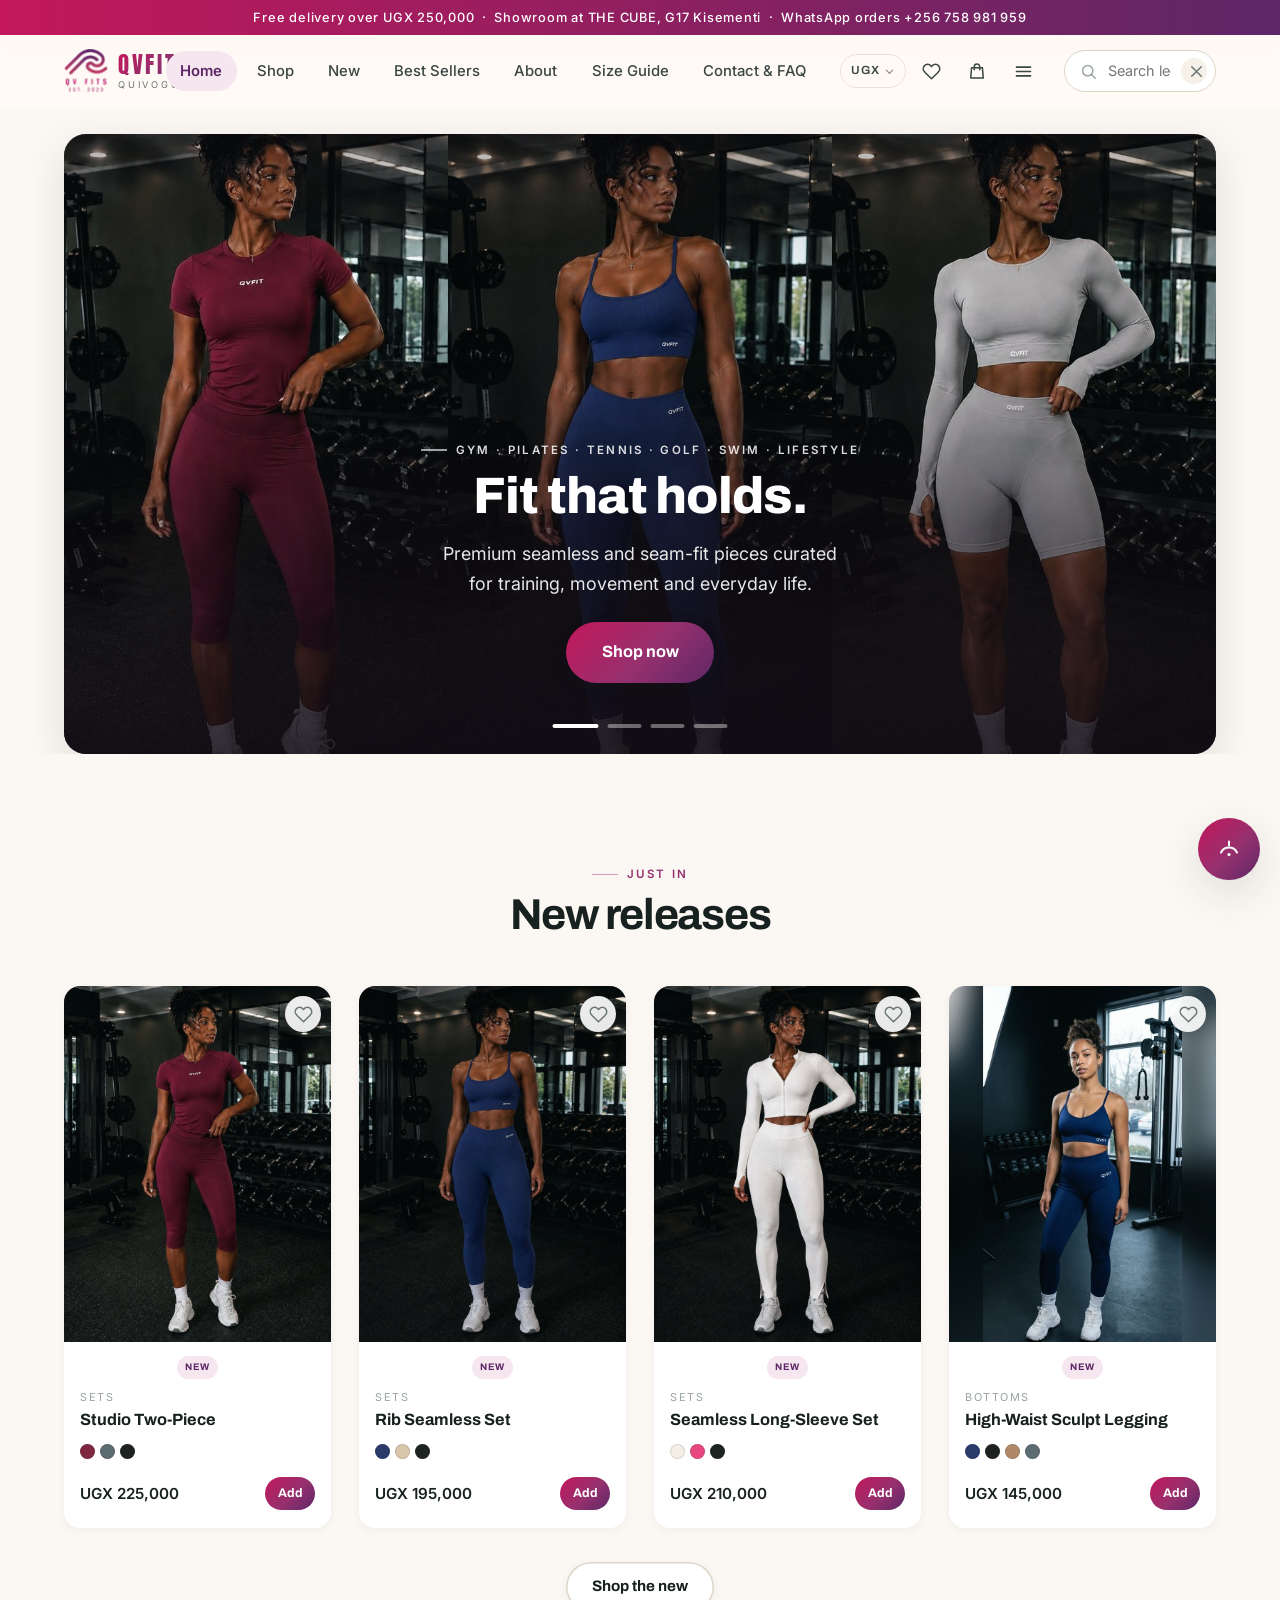
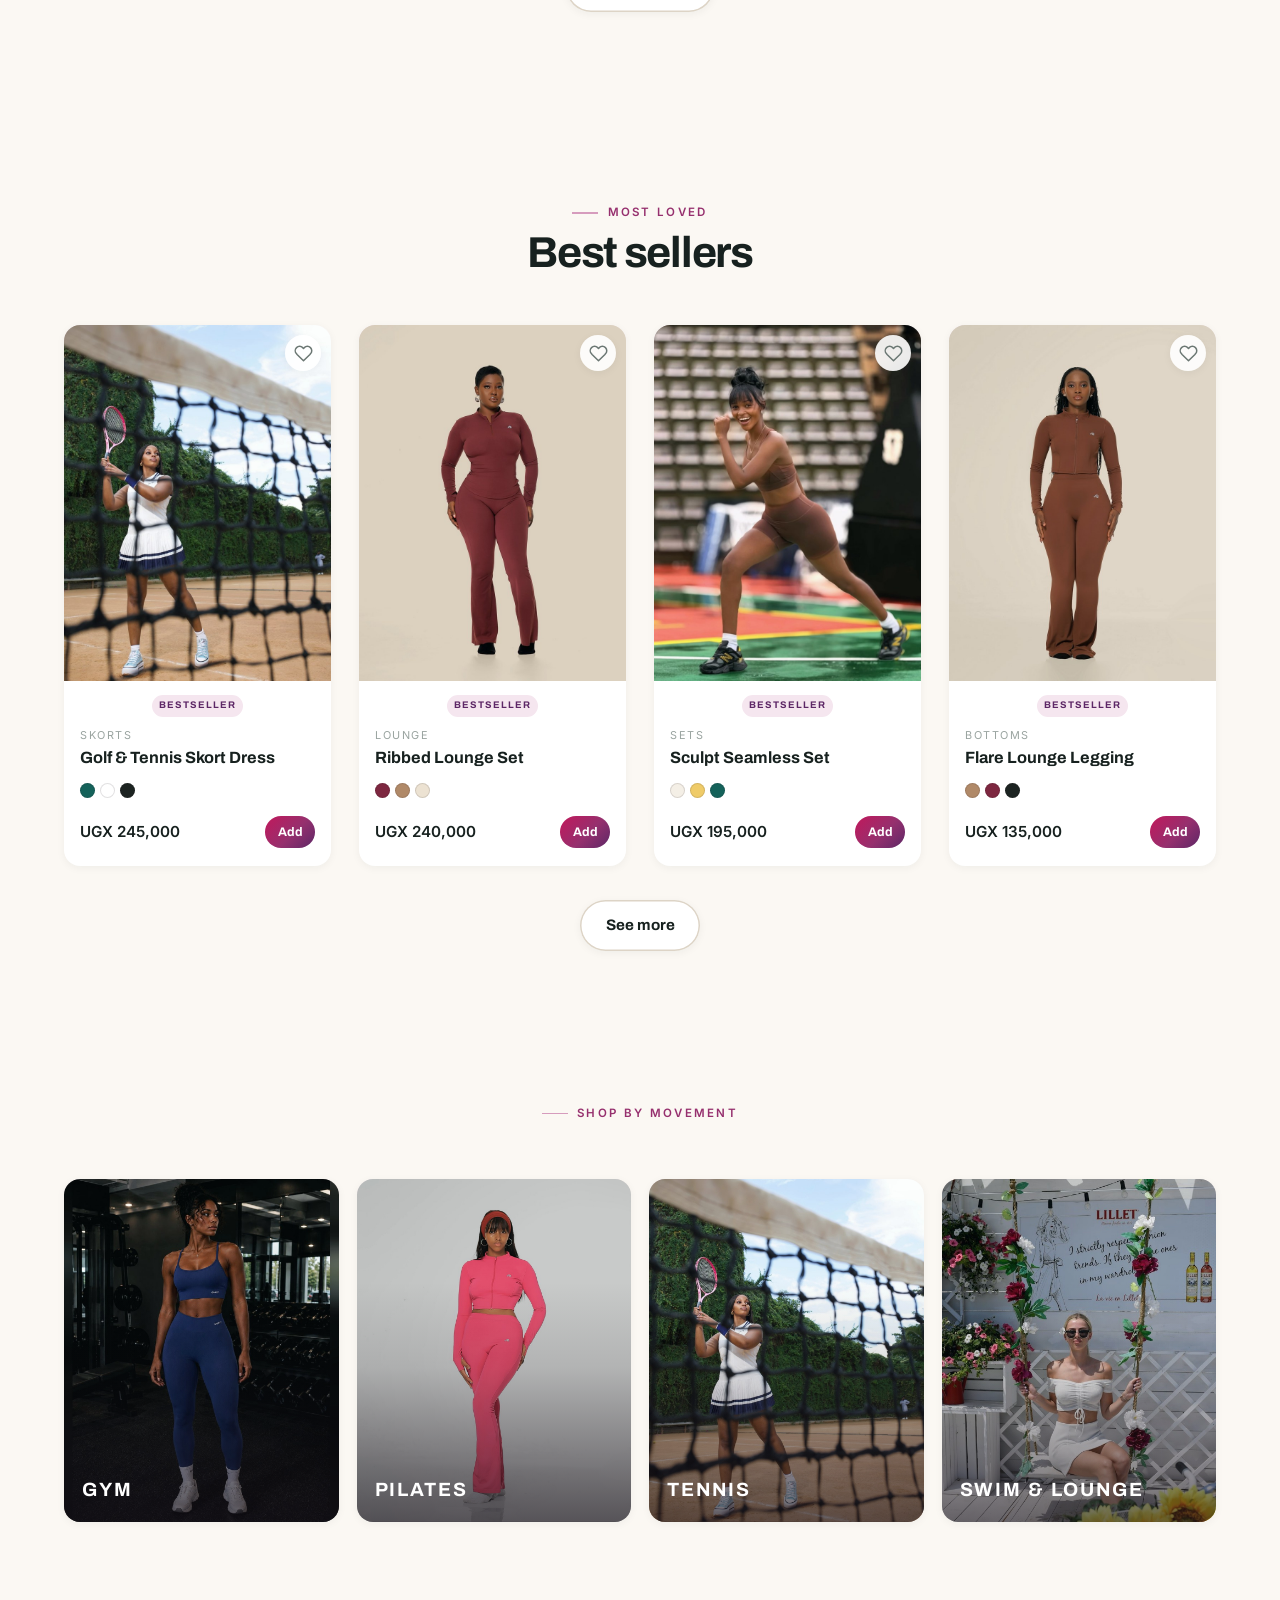
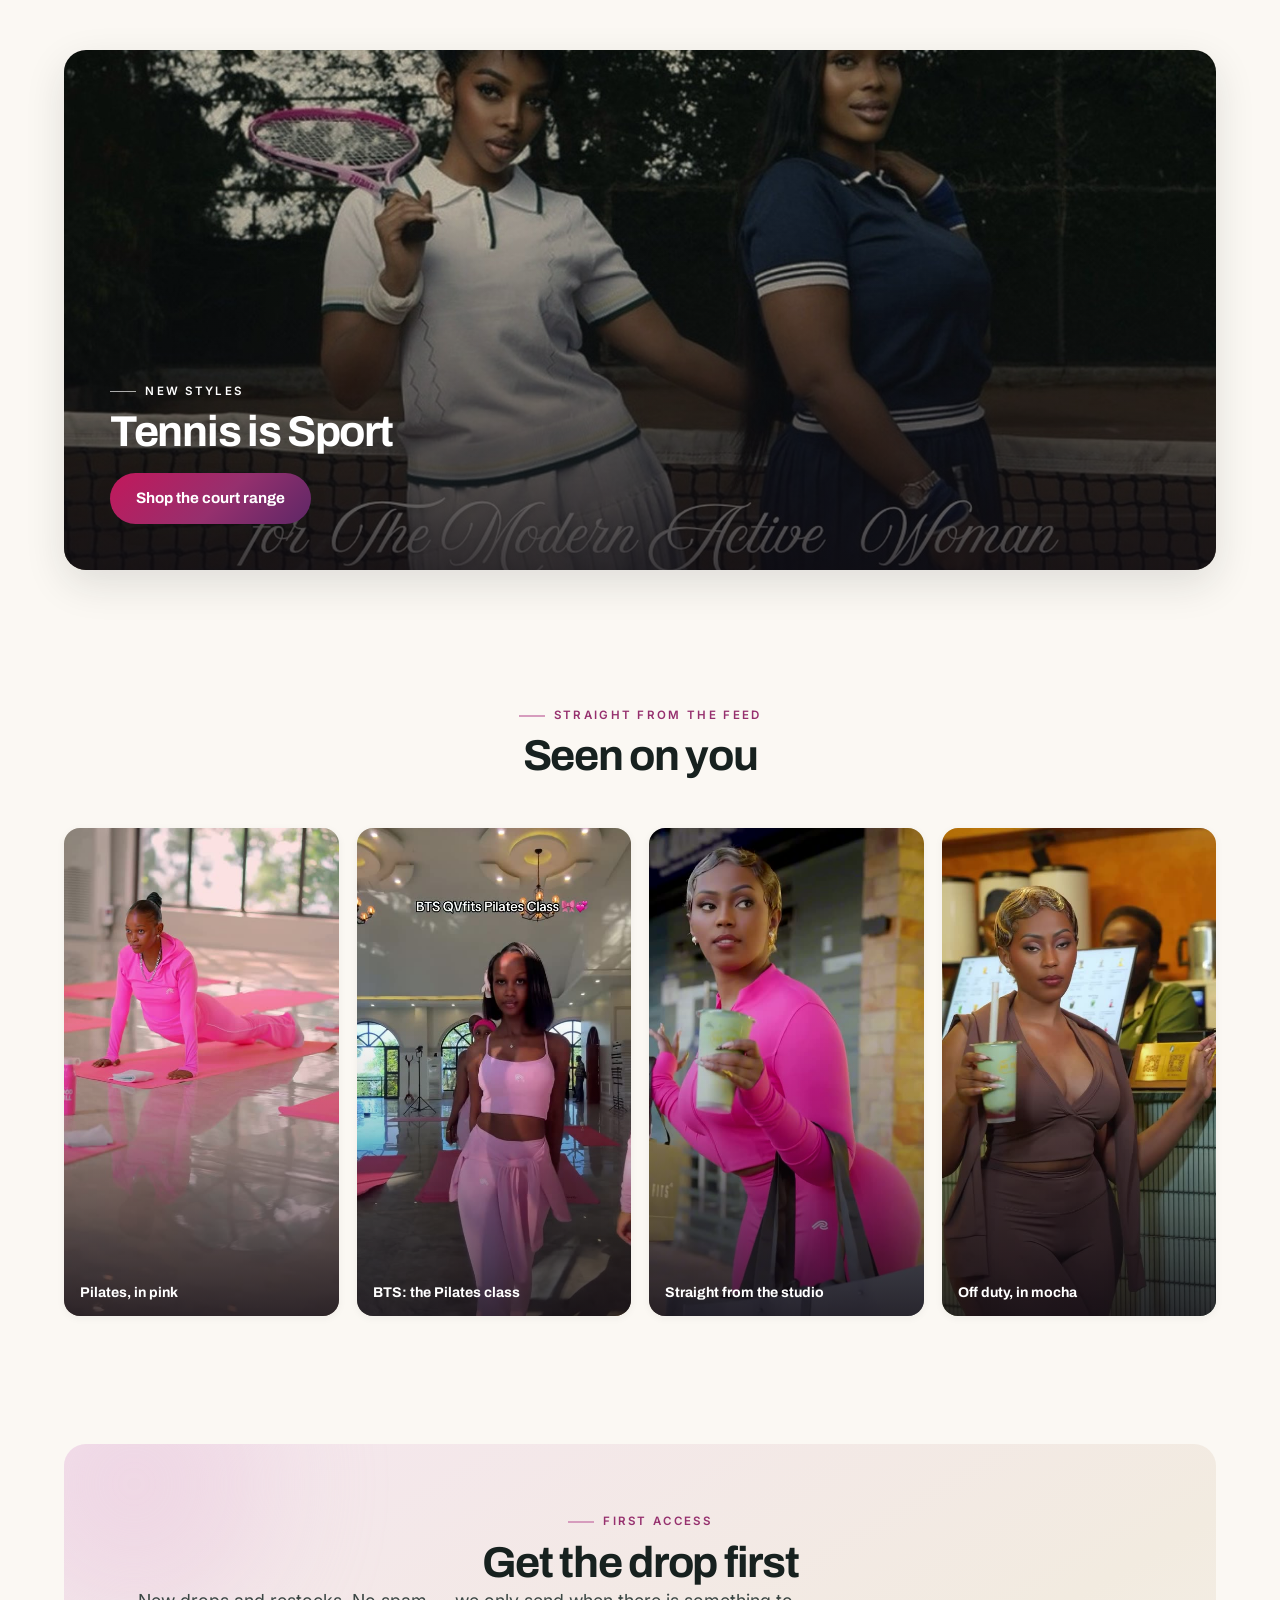
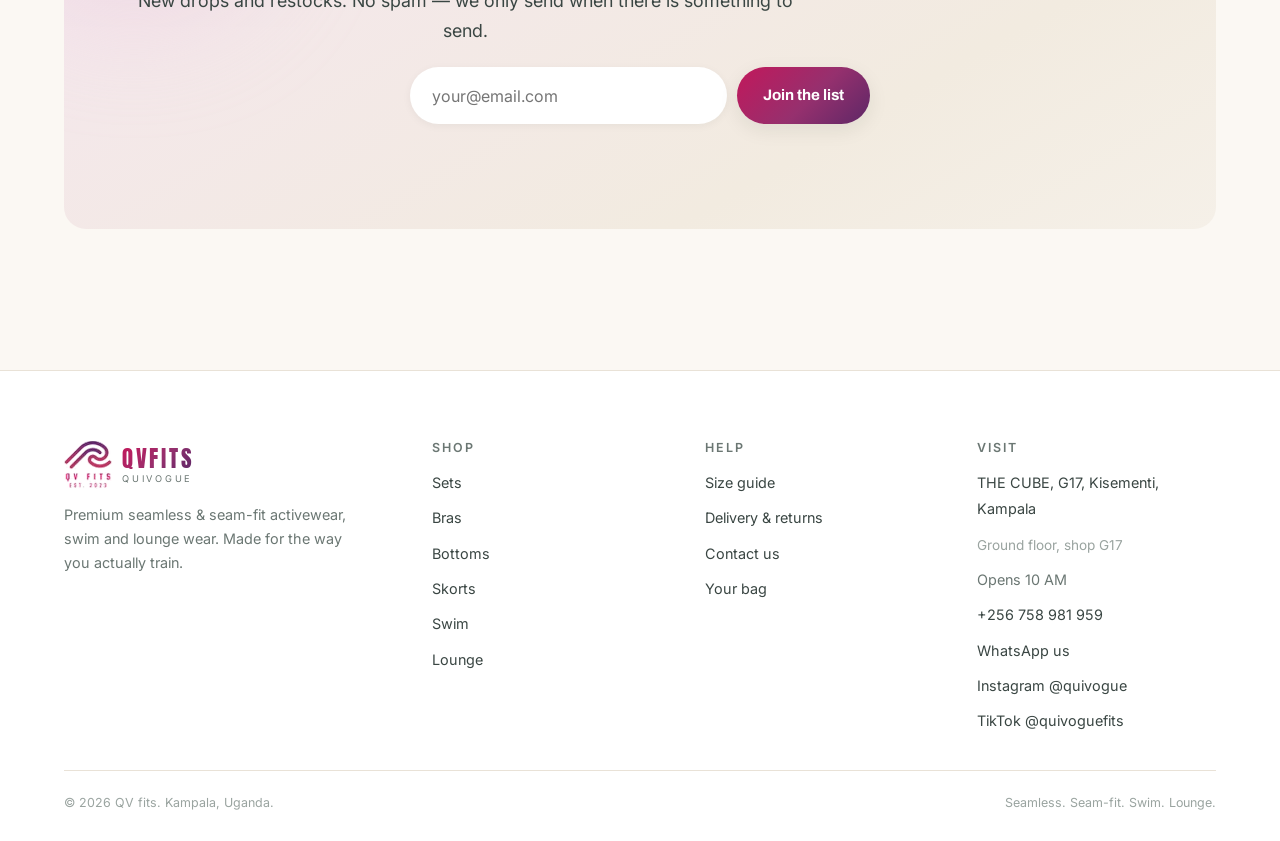
==== index.html @ a6411cee "Wordmark set solid — QVFITS The lockup in the header and the side drawer now reads QVFITS with no sp" ====
<!DOCTYPE html>
<html lang="en">
<head>
<meta charset="utf-8">
<meta name="viewport" content="width=device-width, initial-scale=1">
<title>QV fits — Seamless activewear, swim &amp; lounge, Kampala</title>
<meta name="description" content="QV fits — premium seamless and seam-fit activewear, swim and lounge wear. Sets, bras, leggings, skorts and swim, with delivery across Uganda. Showroom at THE CUBE, Kisementi.">
<link rel="preconnect" href="https://fonts.googleapis.com">
<link rel="preconnect" href="https://fonts.gstatic.com" crossorigin>
<link href="https://fonts.googleapis.com/css2?family=Anton&family=Archivo:wght@500;600;700;800&family=Inter:wght@400;500;600&display=swap" rel="stylesheet">
<link rel="stylesheet" href="css/style.css?v=20260831222815">
<link rel="icon" href="favicon.ico" sizes="any">
<link rel="apple-touch-icon" href="apple-touch-icon.png">
</head>
<body>

<!-- ============================================================ 1. HERO
     A rotating canvas of full-bleed photographs, copy set over the picture.
     Slides come from HERO_SLIDES in data.js. -->
<section class="hero">
  <div class="wrap">
    <div class="slideshow" id="slideshow" aria-roledescription="carousel" aria-label="QV fits campaigns">
      <div class="slideshow__track" id="slides"></div>
      <div class="slideshow__dots" id="slideDots" role="tablist" aria-label="Choose a slide"></div>
    </div>
  </div>
</section>

<!-- ============================================================ 2. AS FEATURED IN
     Hidden unless PRESS.live is true and there is something real to list. -->
<section class="section section--tight" id="pressSection" hidden>
  <div class="wrap">
    <div class="press reveal">
      <h2 class="press__title" id="pressTitle"></h2>
      <div class="press__row" id="pressRow"></div>
    </div>
  </div>
</section>

<!-- ============================================================ 3. NEW RELEASES -->
<section class="section">
  <div class="wrap">
    <div class="section-head center reveal">
      <span class="kicker">Just in</span>
      <h2>New releases</h2>
    </div>
    <div class="grid-products grid-products--four" id="newArrivals"></div>
    <p class="center" style="margin-top:34px">
      <a class="btn btn--ghost" href="shop.html?badge=New">Shop the new</a>
    </p>
  </div>
</section>

<!-- ============================================================ 4. BEST SELLERS -->
<section class="section section--tight">
  <div class="wrap">
    <div class="section-head center reveal">
      <span class="kicker">Most loved</span>
      <h2>Best sellers</h2>
    </div>
    <div class="grid-products grid-products--four" id="bestSellers"></div>
    <p class="center" style="margin-top:34px">
      <a class="btn btn--ghost" href="shop.html?badge=Bestseller">See more</a>
    </p>
  </div>
</section>

<!-- ============================================================ 5. SHOP BY MOVEMENT -->
<section class="section section--tight">
  <div class="wrap">
    <div class="section-head center reveal">
      <!-- The label is the heading now — the question came off at Jay's
           request, and the section still needs one for the outline. -->
      <h2 class="kicker">Shop by movement</h2>
    </div>
    <div class="grid-movements" id="movements"></div>
  </div>
</section>

<!-- ============================================================ 6. CAMPAIGN -->
<section class="section section--tight" id="promoSection">
  <div class="wrap">
    <article class="campaign reveal" id="campaign" hidden></article>
  </div>
</section>

<!-- ============================================================ 7. SHOP THE FEED
     The brand's own reels, autoplaying and linking through to the piece. -->
<section class="section section--tight" id="feedSection" hidden>
  <div class="wrap">
    <div class="section-head center reveal">
      <span class="kicker" id="feedKicker"></span>
      <h2 id="feedTitle"></h2>
    </div>
    <div class="grid-feed" id="feed"></div>
  </div>
</section>

<!-- ============================================================ NEWSLETTER -->
<section class="section section--tight">
  <div class="wrap">
    <div class="news reveal">
      <div class="blob blob--a" style="width:260px;height:260px;top:-90px;left:-60px;opacity:.5"></div>
      <div style="position:relative;z-index:1">
        <span class="kicker">First access</span>
        <h2>Get the drop first</h2>
        <p class="lede center">New drops and restocks. No spam — we only send when there is something to send.</p>
        <form class="news__form" id="newsForm" novalidate>
          <input type="email" id="newsEmail" placeholder="your@email.com" aria-label="Email address" required>
          <button class="btn btn--primary" type="submit">Join the list</button>
        </form>
        <p class="news__msg" id="newsMsg" role="status"></p>
      </div>
    </div>
  </div>
</section>

<script src="js/data.js?v=20260831222815"></script>
<script src="js/app.js?v=20260831222815"></script>
<script src="js/assistant.js?v=20260831222815"></script>
<script>
function pageInit() {
  initSlideshow();
  renderPress();

  /* ---------------------------------------------------- the two rows
     Both come from a curated id list in data.js. If a list is empty, or an id
     in it no longer exists, the row falls back to the badge so it is never
     left short. */
  const row = (ids, badge) => {
    const picked = (ids || []).map(getProduct).filter(Boolean);
    const rest = PRODUCTS.filter(p => p.badge === badge && !picked.includes(p));
    return [...picked, ...rest].slice(0, 4);
  };
  document.getElementById('newArrivals').innerHTML =
    row(typeof NEW_RELEASES !== 'undefined' && NEW_RELEASES, 'New').map(productCard).join('');
  document.getElementById('bestSellers').innerHTML =
    row(typeof BEST_SELLERS !== 'undefined' && BEST_SELLERS, 'Bestseller').map(productCard).join('');

  /* ---------------------------------------------------- shop by movement */
  document.getElementById('movements').innerHTML = MOVEMENTS.map(m => `
    <a class="movement reveal" href="shop.html?occasion=${encodeURIComponent(m.occasion)}">
      ${media('movement-' + m.id, m.label)}
      <span class="movement__label">${escapeHtml(m.label)}</span>
    </a>`).join('');

  /* ---------------------------------------------------- one campaign image */
  const campaign = document.getElementById('campaign');
  if (CAMPAIGN && CAMPAIGN.live) {
    campaign.hidden = false;
    campaign.innerHTML = `
      ${media('banner-campaign', CAMPAIGN.title)}
      <div class="campaign__body">
        <span class="kicker">${escapeHtml(CAMPAIGN.kicker)}</span>
        <h2>${escapeHtml(CAMPAIGN.title)}</h2>
        <a class="btn btn--primary" href="${CAMPAIGN.href}">${escapeHtml(CAMPAIGN.cta)}</a>
      </div>`;
  }
  document.getElementById('promoSection').hidden = !(CAMPAIGN && CAMPAIGN.live);

  renderFeed();

  /* ---------------------------------------------------- newsletter
     Stores locally — there is no backend, so nothing is faked. */
  document.getElementById('newsForm').addEventListener('submit', e => {
    e.preventDefault();
    const email = document.getElementById('newsEmail').value.trim();
    const msg = document.getElementById('newsMsg');
    if (!/^[^\s@]+@[^\s@]+\.[^\s@]+$/.test(email)) {
      msg.textContent = 'That email looks a little off — mind checking it?';
      return;
    }
    const list = JSON.parse(localStorage.getItem('qvfits.news') || '[]');
    if (!list.includes(email)) list.push(email);
    localStorage.setItem('qvfits.news', JSON.stringify(list));
    document.getElementById('newsForm').reset();
    msg.textContent = (typeof STICKER !== 'undefined' && STICKER.live)
      ? "You're on the list ✨ We'll send your 10% code before the next drop."
      : "You're on the list ✨ We'll be in touch before the next drop.";
  });
}

/* -------------------------------------------------------------- slideshow
   Auto-advances, pauses on hover and on focus, stops entirely if the visitor
   asks for reduced motion, and can be driven by the dots or the arrow keys. */
function initSlideshow() {
  const root  = document.getElementById('slideshow');
  const track = document.getElementById('slides');
  const dots  = document.getElementById('slideDots');
  const list  = (typeof HERO_SLIDES !== 'undefined' ? HERO_SLIDES : []).filter(Boolean);
  if (!list.length) { root.hidden = true; return; }

  track.innerHTML = list.map((s, i) => `
    <div class="slide" role="group"
         aria-roledescription="slide" aria-label="${i + 1} of ${list.length}"
         ${i === 0 ? '' : 'aria-hidden="true"'}>
      ${media(s.id, s.title)}
      ${s.sticker ? `<span class="slide__sticker">${escapeHtml(s.sticker)}</span>` : ''}
      <div class="slide__body">
        <span class="kicker">${escapeHtml(s.kicker)}</span>
        <${i === 0 ? 'h1' : 'h2'} class="slide__title">${escapeHtml(s.title)}</${i === 0 ? 'h1' : 'h2'}>
        <p class="lede">${escapeHtml(s.text)}</p>
        <a class="btn btn--primary btn--lg" href="${s.href}"
           ${i === 0 ? '' : 'tabindex="-1"'}>${escapeHtml(s.cta)}</a>
      </div>
    </div>`).join('');

  dots.innerHTML = list.map((s, i) => `
    <button class="slideshow__dot ${i === 0 ? 'is-on' : ''}" role="tab"
            aria-selected="${i === 0}" data-go="${i}"
            aria-label="${escapeHtml(s.title)}"></button>`).join('');

  const slides = [...track.children];
  const pips   = [...dots.children];
  let at = 0, timer = null;
  const still = window.matchMedia('(prefers-reduced-motion: reduce)').matches;
  // The first slide is marked active a frame late, so its push-in animates
  // like every other slide's instead of starting already settled.
  requestAnimationFrame(() => slides[0] && slides[0].classList.add('is-on'));

  /* Dip to black: the outgoing slide fades out against the black backing,
     the frame sits empty for a beat, then the new one rises out of it. */
  const DIP = 420;                       // must match the .slide transition
  let dipping = null;

  function go(n) {
    const next = (n + slides.length) % slides.length;
    if (next === at && dipping === null) return;
    at = next;

    // State that assistive tech and the dots read updates straight away.
    slides.forEach((el, i) => {
      const on = i === at;
      if (on) el.removeAttribute('aria-hidden'); else el.setAttribute('aria-hidden', 'true');
      const link = el.querySelector('a');
      if (link) link.tabIndex = on ? 0 : -1;
    });
    pips.forEach((el, i) => {
      el.classList.toggle('is-on', i === at);
      el.setAttribute('aria-selected', String(i === at));
    });

    if (still) {                          // no dip for reduced motion
      slides.forEach((el, i) => el.classList.toggle('is-on', i === at));
      return;
    }

    clearTimeout(dipping);
    slides.forEach(el => el.classList.remove('is-on'));    // down to black
    dipping = setTimeout(() => {
      slides[at].classList.add('is-on');                   // and back up
      dipping = null;
    }, DIP);
  }

  const start = () => { if (!still && !timer && slides.length > 1) timer = setInterval(() => go(at + 1), 6000); };
  const stop  = () => { clearInterval(timer); timer = null; };

  dots.addEventListener('click', e => {
    const b = e.target.closest('[data-go]');
    if (b) { go(Number(b.dataset.go)); stop(); start(); }
  });
  root.addEventListener('keydown', e => {
    if (e.key === 'ArrowRight') { go(at + 1); stop(); start(); }
    if (e.key === 'ArrowLeft')  { go(at - 1); stop(); start(); }
  });
  root.addEventListener('mouseenter', stop);
  root.addEventListener('mouseleave', start);
  root.addEventListener('focusin', stop);
  root.addEventListener('focusout', start);
  // Don't burn cycles rotating a hero nobody is looking at.
  document.addEventListener('visibilitychange', () => document.hidden ? stop() : start());
  start();
}

/* ------------------------------------------------------------------- feed
   The brand's own reels. Muted + playsinline + loop so they autoplay on a
   phone; each tile links through to the piece. A poster image stands in until
   the video can play, and on a data-saver connection the video is skipped
   entirely and the poster is all anyone downloads. */
function renderFeed() {
  const section = document.getElementById('feedSection');
  const ok = typeof SHOP_THE_FEED !== 'undefined' && SHOP_THE_FEED.live
             && SHOP_THE_FEED.items && SHOP_THE_FEED.items.length;
  section.hidden = !ok;
  if (!ok) return;

  document.getElementById('feedKicker').textContent = SHOP_THE_FEED.kicker;
  document.getElementById('feedTitle').textContent  = SHOP_THE_FEED.title;

  const conn = navigator.connection || {};
  const lite = conn.saveData === true || /^(slow-)?2g$/.test(conn.effectiveType || '');
  const v = CONFIG.assetVersion;

  document.getElementById('feed').innerHTML = SHOP_THE_FEED.items.map(it => `
    <a class="feedtile reveal" href="${it.href}" aria-label="${escapeHtml(it.label)} — shop it">
      ${lite
        ? `<img class="feedtile__media" src="photos/${it.id}.jpg?v=${v}" alt="${escapeHtml(it.label)}" loading="lazy">`
        : `<video class="feedtile__media" poster="photos/${it.id}.jpg?v=${v}"
                  muted loop playsinline preload="none"
                  aria-label="${escapeHtml(it.label)}">
             <source src="photos/${it.id}.mp4?v=${v}" type="video/mp4">
           </video>`}
      <span class="feedtile__shop" aria-hidden="true">${ICON.bag}</span>
      <span class="feedtile__label">${escapeHtml(it.label)}</span>
    </a>`).join('');

  // Only play what is actually on screen, and stop again once it scrolls off.
  const vids = [...document.querySelectorAll('.feedtile__media')].filter(e => e.tagName === 'VIDEO');
  if (!vids.length) return;
  if (!('IntersectionObserver' in window)) { vids.forEach(v2 => { v2.preload = 'auto'; v2.play().catch(() => {}); }); return; }

  const io = new IntersectionObserver(entries => {
    entries.forEach(en => {
      const el = en.target;
      if (en.isIntersecting) { el.preload = 'auto'; el.play().catch(() => {}); }
      else el.pause();
    });
  }, { threshold: 0.25 });
  vids.forEach(el => io.observe(el));
}

/* ------------------------------------------------------------------ press
   Only renders when PRESS.live is true AND there is something in it. */
function renderPress() {
  const section = document.getElementById('pressSection');
  const ok = typeof PRESS !== 'undefined' && PRESS.live && PRESS.items && PRESS.items.length;
  section.hidden = !ok;
  if (!ok) return;

  document.getElementById('pressTitle').textContent = PRESS.title;
  document.getElementById('pressRow').innerHTML = PRESS.items.map(it => {
    const inner = it.logo
      ? `<img src="photos/${it.logo}.jpg?v=${CONFIG.assetVersion}" alt="${escapeHtml(it.name)}" loading="lazy">`
      : `<span>${escapeHtml(it.name)}</span>`;
    return it.href
      ? `<a class="press__item" href="${it.href}" target="_blank" rel="noopener">${inner}</a>`
      : `<div class="press__item">${inner}</div>`;
  }).join('');
}
</script>
</body>
</html>
---- css/style.css ----
/* ==========================================================================
   QV fits — design system
   Magenta-to-purple brand accent on warm neutrals.
   The accent is sampled from the brand's actual logo (the QV FITS wave mark,
   EST. 2023), which runs magenta at the tail into deep purple at the head.
   The neutrals — sand, mocha, cream — come from their product photography.
   Teal is kept as a secondary because the golf and tennis range is teal.
   ========================================================================== */

/* ---------------------------------------------------------------- tokens */
:root {
  /* brand magenta -> purple, straight off the logo */
  --brand-50:  #fbf4f8;
  --brand-100: #f5e6ef;
  --brand-200: #e9c8dc;
  --brand-300: #d69cbd;
  --brand-400: #b85f8e;
  --brand-500: #96306e;
  --brand-600: #5d2766;

  /* the logo's own gradient, for buttons and accents */
  --brand-grad: linear-gradient(135deg, #c2185b, #96306e 55%, #5d2766);

  /* secondary — the golf and tennis range */
  --teal-100:  #dcebe7;
  --teal-500:  #14625a;

  /* warm sand / mocha — the lounge and seamless ranges */
  --sand-50:  #faf6f0;
  --sand-100: #f2ebe0;
  --sand-200: #e6dac8;
  --sand-300: #d4c2a6;
  --sand-400: #b08968;

  /* neutrals */
  --cream:     #fbf8f3;
  --cream-2:   #f5f0e8;
  --beige:     #ece4d8;
  --white:     #ffffff;

  /* ink */
  --ink:       #17211f;
  --ink-2:     #3a4643;
  --ink-3:     #6b7773;
  --ink-4:     #9aa4a0;

  --line:      #e9e2d7;
  --line-2:    #ddd4c6;

  --gold:      #efcb68;
  --success:   #2f7d5f;
  --warn:      #b4553f;

  /* type — a grotesque with some width to it, not a rounded softie */
  --display: 'Archivo', 'Helvetica Neue', system-ui, sans-serif;
  --body: 'Inter', system-ui, -apple-system, 'Segoe UI', sans-serif;
  --script: 'Archivo', system-ui, sans-serif;

  /* shape — squarer than the old boutique look */
  --r-sm: 8px;
  --r-md: 12px;
  --r-lg: 16px;
  --r-xl: 22px;
  --r-pill: 999px;

  /* elevation — neutral, never pink */
  --sh-1: 0 2px 8px rgba(23, 33, 31, .05);
  --sh-2: 0 6px 20px rgba(23, 33, 31, .08);
  --sh-3: 0 14px 40px rgba(23, 33, 31, .12);
  --sh-4: 0 24px 70px rgba(23, 33, 31, .18);

  --wrap: 1240px;
  --gut: clamp(18px, 4vw, 44px);
  --card-min: 236px;

  --ease: cubic-bezier(.22, 1, .36, 1);
}

/* Let the layout use a big monitor instead of stranding it in a 1240px column. */
@media (min-width: 1500px) { :root { --wrap: 1400px; --card-min: 260px; } }
@media (min-width: 1800px) { :root { --wrap: 1620px; --card-min: 280px; } }

/* ---------------------------------------------------------------- reset */
*, *::before, *::after { box-sizing: border-box; }
html { -webkit-text-size-adjust: 100%; scroll-behavior: smooth; }
body {
  margin: 0;
  font-family: var(--body);
  font-size: 16px;
  line-height: 1.65;
  color: var(--ink);
  background: var(--cream);
  -webkit-font-smoothing: antialiased;
  overflow-x: hidden;
}
img { max-width: 100%; display: block; }
button, input, select, textarea { font: inherit; color: inherit; }
button { cursor: pointer; border: none; background: none; }
a { color: inherit; text-decoration: none; }
h1, h2, h3, h4 {
  font-family: var(--display);
  font-weight: 700;
  line-height: 1.08;
  letter-spacing: -.03em;
  margin: 0;
  color: var(--ink);
}
h1 { font-size: clamp(2.4rem, 6.4vw, 4.4rem); }
h2 { font-size: clamp(1.75rem, 3.6vw, 2.7rem); }
h3 { font-size: clamp(1.15rem, 2vw, 1.45rem); }
p  { margin: 0 0 1em; }
:focus-visible {
  outline: 2.5px solid var(--brand-400);
  outline-offset: 3px;
  border-radius: 4px;
}

/* ---------------------------------------------------------------- layout */
.wrap { max-width: var(--wrap); margin-inline: auto; padding-inline: var(--gut); }
.section { padding-block: clamp(56px, 8vw, 104px); }
.section--tight { padding-block: clamp(40px, 5vw, 64px); }
.stack > * + * { margin-top: var(--sp, 1rem); }

/* Was a handwriting script for the boutique. For a performance brand it is a
   tight uppercase eyebrow with a rule — reads as technical, not decorative. */
.kicker {
  font-family: var(--body);
  font-size: .72rem;
  font-weight: 600;
  letter-spacing: .2em;
  text-transform: uppercase;
  color: var(--brand-500);
  line-height: 1;
  margin-bottom: 1em;
  display: inline-flex;
  align-items: center;
  gap: .8em;
}
.kicker::before {
  content: '';
  width: 26px; height: 1.5px;
  background: var(--brand-300);
}
.center .kicker { justify-content: center; }
.eyebrow {
  font-size: .72rem;
  letter-spacing: .18em;
  text-transform: uppercase;
  font-weight: 600;
  color: var(--ink-3);
}
.lede { font-size: clamp(1rem, 1.5vw, 1.12rem); color: var(--ink-2); max-width: 62ch; }
.center { text-align: center; }
.center .lede { margin-inline: auto; }

.section-head { margin-bottom: clamp(28px, 4vw, 48px); }
.section-head--row {
  display: flex; align-items: flex-end; justify-content: space-between;
  gap: 24px; flex-wrap: wrap;
}

/* ---------------------------------------------------------------- buttons */
.btn {
  display: inline-flex; align-items: center; justify-content: center; gap: .5em;
  font-family: var(--display); font-weight: 700; font-size: .95rem;
  padding: .85em 1.7em;
  border-radius: var(--r-pill);
  transition: transform .25s var(--ease), box-shadow .25s var(--ease), background .25s var(--ease);
  white-space: nowrap;
}
.btn:hover { transform: translateY(-2px); }
.btn:active { transform: translateY(0); }
.btn--primary {
  background: var(--brand-grad);
  color: #fff;
  box-shadow: var(--sh-2);
}
.btn--primary:hover { box-shadow: var(--sh-3); }
.btn--ghost {
  background: var(--white);
  color: var(--ink);
  box-shadow: inset 0 0 0 1.5px var(--line-2), var(--sh-1);
}
.btn--ghost:hover { box-shadow: inset 0 0 0 1.5px var(--brand-300), var(--sh-2); }
.btn--soft { background: var(--brand-100); color: var(--brand-600); }
.btn--soft:hover { background: var(--brand-200); }
.btn--block { width: 100%; }
.btn--lg { padding: 1.05em 2.2em; font-size: 1.02rem; }
.btn[disabled] { opacity: .45; pointer-events: none; }

.link-arrow {
  font-family: var(--display); font-weight: 700; color: var(--brand-600);
  display: inline-flex; align-items: center; gap: .4em;
}
.link-arrow svg { transition: transform .25s var(--ease); }
.link-arrow:hover svg { transform: translateX(4px); }

/* ---------------------------------------------------------------- promo bar */
.promo {
  background: linear-gradient(90deg, #c2185b, #5d2766, #c2185b);
  background-size: 200% 100%;
  animation: promo-slide 14s linear infinite;
  color: #fff;
  text-align: center;
  font-size: .8rem;
  letter-spacing: .06em;
  padding: .55em 1em;
  font-weight: 500;
  position: relative;
  z-index: 60;
}
@keyframes promo-slide { to { background-position: 200% 0; } }

/* ---------------------------------------------------------------- header */
.hdr {
  /* Must outrank .nav-scrim (54) AND .promo (60). The header is a stacking
     context, so the drawer's z-index:55 is scoped inside it: anything above
     the header paints over the drawer. Below the scrim and the drawer got
     blurred; below the promo bar and the promo covered the drawer's top,
     hiding its close button. */
  position: sticky; top: 0; z-index: 62;
  background: transparent;
  border-bottom: 1px solid transparent;
  transition: border-color .3s, box-shadow .3s;
}
/* The frosted glass lives on a pseudo-element, NOT on .hdr itself.
   backdrop-filter makes an element the containing block for its
   position:fixed descendants — with it on .hdr, the mobile nav drawer was
   being sized and positioned inside the header box and composited into its
   blur, instead of being a full-height drawer over the page. */
.hdr::before {
  /* z-index 0 + .hdr__inner above it, rather than a negative z-index —
     iOS Safari can drop negative-z-index pseudo-elements entirely, which
     would leave the header with no background at all. */
  content: ''; position: absolute; inset: 0; z-index: 0;
  background: rgba(255, 250, 246, .82);
  backdrop-filter: blur(18px) saturate(1.4);
  -webkit-backdrop-filter: blur(18px) saturate(1.4);
}
.hdr.is-stuck { border-bottom-color: var(--line); box-shadow: var(--sh-1); }
.hdr__inner {
  max-width: var(--wrap); margin-inline: auto; padding: 14px var(--gut);
  display: flex; align-items: center; gap: 20px;
  position: relative; z-index: 1;   /* sits above the .hdr::before glass */
}
.logo {
  display: flex; align-items: center; gap: 10px;
  line-height: 1; margin-right: auto;
}
.logo__mark { width: 44px; height: 44px; object-fit: contain; flex: none; }
.logo__text { display: flex; flex-direction: column; }
/* The wordmark is set in the brand's own face — the same condensed display
   cut used in the QV FITS logo mark sitting next to it. */
.logo__name {
  font-family: 'Anton', var(--display), sans-serif;
  font-weight: 400;                     /* Anton ships one weight, already heavy */
  font-size: 1.42rem;
  letter-spacing: .12em;
  text-transform: uppercase;
  white-space: nowrap;                  /* the wider tracking was breaking it in two */
  background: var(--brand-grad);
  -webkit-background-clip: text; background-clip: text; color: transparent;
}
.logo__sub { font-size: .58rem; letter-spacing: .3em; text-transform: uppercase; color: var(--ink-3); margin-top: 5px; }
.ftr .logo__mark { width: 48px; height: 48px; }
@media (max-width: 700px) { .logo__mark { width: 38px; height: 38px; } }

.nav { display: flex; gap: 6px; }
.nav a {
  padding: .5em .95em; border-radius: var(--r-pill);
  font-weight: 500; font-size: .93rem; color: var(--ink-2);
  white-space: nowrap;              /* "Best Sellers" must not break in two */
  transition: background .2s, color .2s;
}
.nav a:hover { background: var(--brand-100); color: var(--brand-600); }
.nav a.is-active { background: var(--brand-100); color: var(--brand-600); font-weight: 600; }
.nav__close { display: none; }

.hdr__acts { display: flex; align-items: center; gap: 4px; }
.icon-btn {
  width: 42px; height: 42px; border-radius: var(--r-pill);
  display: grid; place-items: center; position: relative;
  color: var(--ink-2); transition: background .2s, color .2s, transform .2s var(--ease);
}
.icon-btn:hover { background: var(--brand-100); color: var(--brand-600); transform: translateY(-1px); }
.icon-btn__count {
  position: absolute; top: 4px; right: 3px;
  min-width: 18px; height: 18px; padding: 0 5px;
  background: var(--brand-500); color: #fff;
  font-size: .66rem; font-weight: 700; font-family: var(--display);
  border-radius: var(--r-pill); display: grid; place-items: center;
  box-shadow: 0 0 0 2.5px var(--cream);
  transform: scale(0); transition: transform .3s var(--ease);
}
.icon-btn__count.is-on { transform: scale(1); }
/* Always available — the side menu is reachable on desktop too. */
.burger { display: grid; }

/* Seven links plus the search field need real room. Rather than fall back to a
   burger the moment a desktop window narrows, tighten the nav in two stages so
   the full links survive down to ~700px. */
@media (max-width: 1080px) and (min-width: 881px) {
  .hdr__inner { gap: 14px; }
  .nav { gap: 2px; }
  .nav a { font-size: .89rem; padding: .5em .7em; }
}
@media (max-width: 880px) and (min-width: 701px) {
  .hdr__inner { gap: 12px; }
  .logo__name { font-size: 1.3rem; }
  .logo__sub { font-size: .55rem; letter-spacing: .14em; }
  .nav { gap: 1px; }
  .nav a { font-size: .86rem; padding: .5em .55em; }
  .icon-btn { width: 38px; height: 38px; }
}

/* Below the breakpoint the inline links go away entirely — the menu button
   opens the shared side drawer instead. The nav used to BECOME the drawer,
   which meant it lived inside the header and inherited every one of the
   header's stacking and backdrop-filter problems. The drawer is a body-level
   element, so none of that applies to it. */
@media (max-width: 700px) {
  .nav { display: none; }
}

/* ---------------------------------------------------------------- decorative */
.sparkle { position: absolute; pointer-events: none; color: var(--sand-300); opacity: .55; }
.blob {
  position: absolute; border-radius: 50%; filter: blur(60px);
  pointer-events: none; z-index: 0;
}
.blob--a { background: var(--brand-200); }
.blob--b { background: var(--sand-200); }

@keyframes float-y { 0%,100% { transform: translateY(0); } 50% { transform: translateY(-14px); } }
@keyframes twinkle { 0%,100% { opacity: .25; transform: scale(.85); } 50% { opacity: .8; transform: scale(1.1); } }
.floaty { animation: float-y 6s ease-in-out infinite; }
.twinkly { animation: twinkle 3.5s ease-in-out infinite; }

/* reveal on scroll */
.reveal { opacity: 0; transform: translateY(22px); transition: opacity .7s var(--ease), transform .7s var(--ease); }
.reveal.is-in { opacity: 1; transform: none; }
@media (prefers-reduced-motion: reduce) {
  .reveal { opacity: 1; transform: none; transition: none; }
  .floaty, .twinkly, .promo { animation: none; }
  html { scroll-behavior: auto; }
}

/* ---------------------------------------------------------------- hero */
.hero { position: relative; overflow: hidden; padding-block: clamp(40px, 6vw, 76px) clamp(56px, 8vw, 96px); }
.hero__grid {
  display: grid; grid-template-columns: 1.05fr .95fr; gap: clamp(28px, 5vw, 64px);
  align-items: center; position: relative; z-index: 1;
}
.hero__title { margin-bottom: .35em; }
.hero__title em {
  font-style: normal;
  background: var(--brand-grad);
  -webkit-background-clip: text; background-clip: text; color: transparent;
}
.hero__cta { display: flex; gap: 12px; flex-wrap: wrap; margin-top: 28px; }
.hero__stats { display: flex; gap: clamp(20px, 4vw, 40px); margin-top: 40px; flex-wrap: wrap; }
.hero__stat strong {
  display: block; font-family: var(--display); font-size: 1.5rem; color: var(--ink);
}
.hero__stat span { font-size: .8rem; color: var(--ink-3); }

.hero__art { position: relative; }
.hero__frame {
  aspect-ratio: 4 / 5; border-radius: var(--r-xl);
  overflow: hidden; box-shadow: var(--sh-4);
  position: relative;
}
.hero__badge {
  position: absolute; bottom: 22px; left: -18px;
  background: var(--white); border-radius: var(--r-lg);
  padding: 14px 20px; box-shadow: var(--sh-3);
  display: flex; align-items: center; gap: 12px;
}
.hero__badge strong { font-family: var(--display); font-size: 1.35rem; display: block; line-height: 1; }
.hero__badge span { font-size: .74rem; color: var(--ink-3); }
.stars { color: var(--gold); letter-spacing: 1px; font-size: .82rem; }

@media (max-width: 860px) {
  .hero__grid { grid-template-columns: 1fr; }
  .hero__art { order: -1; max-width: 460px; margin-inline: auto; width: 100%; }
  .hero__frame { border-radius: var(--r-lg); }
  .hero__badge { left: 8px; }
}

/* ---------------------------------------------------------------- media placeholder */
/* Real photo shows when photos/<id>.jpg exists; otherwise this gradient does. */
.ph {
  width: 100%; height: 100%; position: relative; overflow: hidden;
  background: linear-gradient(150deg, var(--brand-100) 0%, var(--sand-100) 48%, var(--cream-2) 100%);
  display: grid; place-items: center; text-align: center; padding: 18px;
}
.ph::before {
  content: ''; position: absolute; inset: -30%;
  background:
    radial-gradient(closest-side, rgba(255,255,255,.85), transparent 70%) 22% 26% / 46% 46% no-repeat,
    radial-gradient(closest-side, rgba(211,196,242,.55), transparent 70%) 78% 70% / 52% 52% no-repeat;
}
.ph__label {
  position: relative; font-family: var(--display); font-weight: 700;
  color: var(--brand-500); font-size: .95rem; line-height: 1.3; max-width: 80%;
}
.ph__note {
  position: relative; margin-top: 6px; font-size: .64rem; letter-spacing: .14em;
  text-transform: uppercase; color: var(--ink-4);
}
.ph img { width: 100%; height: 100%; object-fit: cover; position: absolute; inset: 0; }
.ph.has-photo::before, .ph.has-photo .ph__label, .ph.has-photo .ph__note { display: none; }

/* Thumbnails are too small to carry the label — gradient only. */
.look__thumb .ph__label, .look__thumb .ph__note,
.mini-row__media .ph__label, .mini-row__media .ph__note,
.asst-card__media .ph__label, .asst-card__media .ph__note,
.cart-row__media .ph__note, .gallery__thumb .ph__note { display: none; }
.cart-row__media .ph__label, .gallery__thumb .ph__label { font-size: .62rem; }

/* ---------------------------------------------------------------- product card */
.grid-products {
  display: grid; gap: clamp(16px, 2.4vw, 28px);
  grid-template-columns: repeat(auto-fill, minmax(min(100%, var(--card-min)), 1fr));
}
.card {
  background: var(--white); border-radius: var(--r-lg);
  overflow: hidden; box-shadow: var(--sh-1);
  transition: transform .35s var(--ease), box-shadow .35s var(--ease);
  display: flex; flex-direction: column; position: relative;
}
.card:hover { transform: translateY(-6px); box-shadow: var(--sh-3); }
.card__media { aspect-ratio: 3 / 4; position: relative; overflow: hidden; background: var(--brand-50); }
.card__media .ph { transition: transform .6s var(--ease); }
.card:hover .card__media .ph { transform: scale(1.045); }
/* No push-in on product photos — the hero is the only thing that moves. */
.card__body { padding: 14px 16px 18px; display: flex; flex-direction: column; flex: 1; }
.card__cat { font-size: .68rem; letter-spacing: .14em; text-transform: uppercase; color: var(--ink-4); }
.card__name {
  font-family: var(--display); font-weight: 700; font-size: 1.02rem;
  margin: 3px 0 6px; line-height: 1.25;
}
.card__price { font-weight: 600; color: var(--ink); font-size: .95rem; }
.card__swatches { display: flex; gap: 5px; margin: 8px 0 10px; }
.sw {
  width: 15px; height: 15px; border-radius: 50%;
  box-shadow: inset 0 0 0 1px rgba(43,36,48,.14);
}
/* The badge sits under the photograph, centred and small, so it never covers
   the product. It used to float over the top-left corner of the image. */
.badge {
  display: block; width: fit-content; margin: 0 auto 10px;
  background: var(--brand-100); color: var(--brand-600);
  font-family: var(--display); font-weight: 700; font-size: .6rem;
  letter-spacing: .1em; text-transform: uppercase;
  padding: .34em .75em; border-radius: var(--r-pill);
}
.badge--out { background: var(--ink); color: #fff; }
.heart {
  position: absolute; top: 10px; right: 10px; z-index: 3;
  width: 36px; height: 36px; border-radius: 50%;
  background: rgba(255,255,255,.9); backdrop-filter: blur(6px);
  display: grid; place-items: center; color: var(--ink-3);
  box-shadow: var(--sh-1); transition: transform .25s var(--ease), color .2s, background .2s;
}
.heart:hover { transform: scale(1.12); color: var(--brand-500); }
.heart.is-on { color: var(--brand-500); background: var(--brand-100); }
.heart.is-on svg { fill: currentColor; }
@keyframes pop { 0% { transform: scale(1); } 45% { transform: scale(1.35); } 100% { transform: scale(1); } }
.heart.pop, .heart-inline.pop { animation: pop .4s var(--ease); }

/* wishlist button on the product page — same state, button chrome */
.heart-inline { color: var(--ink-3); padding: .85em 1.2em; }
.heart-inline.is-on { color: var(--brand-500); background: var(--brand-100); }
.heart-inline.is-on svg { fill: currentColor; }

/* Add-to-bag lives on every card at every size. It used to be a hover-only
   "quick view" link, which meant a phone had no way to add from the grid. */
.card__foot {
  display: flex; align-items: center; justify-content: space-between;
  gap: 8px; margin-top: auto; padding-top: 8px;
}
.card__add {
  font-family: var(--display); font-weight: 700; font-size: .78rem;
  padding: .48em 1em; border-radius: var(--r-pill);
  background: var(--brand-grad); color: #fff; white-space: nowrap;
  transition: transform .2s var(--ease), box-shadow .2s var(--ease), opacity .2s;
}
.card__add:hover { transform: translateY(-1px); box-shadow: var(--sh-2); }
.card__add--out { background: none; color: var(--ink-4); box-shadow: inset 0 0 0 1.5px var(--line-2); }
.card__add--out:hover { transform: none; box-shadow: inset 0 0 0 1.5px var(--line-2); }

/* ---------------------------------------------------------------- collection tiles */
.grid-collections { display: grid; gap: clamp(14px, 2vw, 22px); grid-template-columns: repeat(auto-fit, minmax(min(100%, 210px), 1fr)); }
.coll {
  position: relative; border-radius: var(--r-lg); overflow: hidden;
  aspect-ratio: 3 / 4; box-shadow: var(--sh-1);
  transition: transform .35s var(--ease), box-shadow .35s var(--ease);
}
.coll:hover { transform: translateY(-5px); box-shadow: var(--sh-3); }
.coll__cap {
  position: absolute; inset: auto 12px 12px; z-index: 2;
  background: rgba(255,255,255,.92); backdrop-filter: blur(8px);
  border-radius: var(--r-md); padding: 12px 14px;
  display: flex; align-items: center; justify-content: space-between; gap: 8px;
}
.coll__cap strong { font-family: var(--display); font-size: 1rem; }
.coll__cap span { font-size: .74rem; color: var(--ink-3); }

/* ---------------------------------------------------------------- look cards */
.grid-looks { display: grid; gap: clamp(18px, 2.5vw, 30px); grid-template-columns: repeat(auto-fit, minmax(min(100%, 300px), 1fr)); }
.look {
  background: var(--white); border-radius: var(--r-lg); overflow: hidden;
  box-shadow: var(--sh-1); display: flex; flex-direction: column;
  transition: transform .35s var(--ease), box-shadow .35s var(--ease);
}
.look:hover { transform: translateY(-5px); box-shadow: var(--sh-3); }
.look__media { aspect-ratio: 3 / 4; position: relative; }
.look__body { padding: 18px 20px 22px; }
.look__items { list-style: none; margin: 14px 0 16px; padding: 0; display: grid; gap: 9px; }
.look__items a {
  display: flex; align-items: center; gap: 11px;
  font-size: .88rem; color: var(--ink-2);
  border-radius: var(--r-sm); padding: 5px; margin: -5px;
  transition: background .2s;
}
.look__items a:hover { background: var(--brand-50); color: var(--brand-600); }
.look__thumb { width: 42px; height: 52px; border-radius: 8px; overflow: hidden; flex: none; }
.look__items strong { font-weight: 600; display: block; }
.look__items em { font-style: normal; color: var(--ink-4); font-size: .8rem; }

/* ---------------------------------------------------------------- reviews */
.grid-reviews { display: grid; gap: 18px; grid-template-columns: repeat(auto-fit, minmax(min(100%, 250px), 1fr)); }
.review {
  background: var(--white); border-radius: var(--r-lg); padding: 24px;
  box-shadow: var(--sh-1); display: flex; flex-direction: column; gap: 10px;
}
.review__text { font-family: var(--display); font-weight: 700; font-size: 1.15rem; color: var(--ink); }
.review__who { display: flex; align-items: center; gap: 10px; margin-top: auto; }
.review__av {
  width: 38px; height: 38px; border-radius: 50%; flex: none;
  background: linear-gradient(135deg, var(--brand-200), var(--sand-200));
  display: grid; place-items: center; font-family: var(--display); font-weight: 700;
  color: var(--brand-600); font-size: .9rem;
}
.review__who strong { display: block; font-size: .88rem; font-weight: 600; }
.review__who span { font-size: .74rem; color: var(--ink-4); }

/* ---------------------------------------------------------------- newsletter */
.news {
  background: linear-gradient(150deg, var(--brand-100), var(--sand-100) 70%, var(--cream-2));
  border-radius: var(--r-xl); padding: clamp(32px, 5vw, 60px);
  position: relative; overflow: hidden; text-align: center;
}
.news__form {
  display: flex; gap: 10px; max-width: 460px; margin: 22px auto 0; flex-wrap: wrap;
  position: relative; z-index: 1;
}
.news__form input {
  flex: 1 1 220px; padding: .9em 1.3em; border-radius: var(--r-pill);
  border: 1.5px solid transparent; background: var(--white);
  box-shadow: var(--sh-1); outline: none;
}
.news__form input:focus { border-color: var(--brand-300); }
.news__msg { font-size: .86rem; margin-top: 12px; min-height: 1.4em; color: var(--brand-600); font-weight: 600; }

/* ---------------------------------------------------------------- footer */
.ftr { background: var(--white); border-top: 1px solid var(--line); padding-block: clamp(44px, 6vw, 70px) 28px; margin-top: clamp(40px, 6vw, 80px); }
.ftr__grid { display: grid; gap: 34px; grid-template-columns: 1.4fr repeat(3, 1fr); }
.ftr h4 { font-size: .78rem; letter-spacing: .16em; text-transform: uppercase; color: var(--ink-3); font-family: var(--body); font-weight: 600; margin-bottom: 14px; }
.ftr ul { list-style: none; margin: 0; padding: 0; display: grid; gap: 9px; }
.ftr a { color: var(--ink-2); font-size: .9rem; transition: color .2s; }
.ftr a:hover { color: var(--brand-600); }
.ftr__bot {
  margin-top: 36px; padding-top: 22px; border-top: 1px solid var(--line);
  display: flex; justify-content: space-between; gap: 14px; flex-wrap: wrap;
  font-size: .78rem; color: var(--ink-4);
}
@media (max-width: 760px) { .ftr__grid { grid-template-columns: 1fr 1fr; } }
@media (max-width: 440px) { .ftr__grid { grid-template-columns: 1fr; } }

/* ---------------------------------------------------------------- shop page */
.shop-layout { display: grid; grid-template-columns: 250px 1fr; gap: clamp(22px, 3vw, 40px); align-items: start; }
.filters {
  background: var(--white); border-radius: var(--r-lg); padding: 22px;
  box-shadow: var(--sh-1); position: sticky; top: 96px;
}
.filters__group + .filters__group { margin-top: 22px; padding-top: 22px; border-top: 1px solid var(--line); }
.filters h4 { font-family: var(--display); font-size: .95rem; margin-bottom: 12px; }
.chips { display: flex; flex-wrap: wrap; gap: 7px; }
.chip {
  padding: .42em .85em; border-radius: var(--r-pill);
  background: var(--brand-50); color: var(--ink-2);
  font-size: .82rem; transition: background .2s, color .2s, box-shadow .2s;
  box-shadow: inset 0 0 0 1px var(--line);
}
.chip:hover { background: var(--brand-100); }
.chip.is-on { background: var(--brand-500); color: #fff; box-shadow: none; font-weight: 600; }
.chip--color { display: inline-flex; align-items: center; gap: 7px; }
.chip--color .sw { width: 13px; height: 13px; }

.range { width: 100%; accent-color: var(--brand-500); }
.range-vals { display: flex; justify-content: space-between; font-size: .8rem; color: var(--ink-3); margin-top: 6px; }

.shop-bar {
  display: flex; align-items: center; gap: 14px; flex-wrap: wrap;
  margin-bottom: 20px;
}
.shop-bar__count { font-size: .88rem; color: var(--ink-3); margin-right: auto; }
.select {
  padding: .58em 2.4em .58em 1.1em; border-radius: var(--r-pill);
  background: var(--white) url("data:image/svg+xml,%3Csvg xmlns='http://www.w3.org/2000/svg' width='12' height='8' viewBox='0 0 12 8'%3E%3Cpath d='M1 1l5 5 5-5' stroke='%237a6f83' stroke-width='1.8' fill='none' stroke-linecap='round'/%3E%3C/svg%3E") no-repeat right 1.1em center;
  border: 1px solid var(--line-2); appearance: none; font-size: .88rem;
}
.filter-toggle { display: none; }
@media (max-width: 880px) {
  .shop-layout { grid-template-columns: 1fr; }
  .filters { position: static; display: none; }
  .filters.is-open { display: block; }
  .filter-toggle { display: inline-flex; }
}

.empty {
  text-align: center; padding: 60px 20px; background: var(--white);
  border-radius: var(--r-lg); box-shadow: var(--sh-1);
}

/* ---------------------------------------------------------------- product page */
.pdp { display: grid; grid-template-columns: 1.1fr .9fr; gap: clamp(26px, 4vw, 56px); align-items: start; }
.gallery { display: grid; gap: 12px; }
.gallery__main { aspect-ratio: 3 / 4; border-radius: var(--r-lg); overflow: hidden; box-shadow: var(--sh-2); }
.gallery__thumbs { display: grid; grid-template-columns: repeat(3, 1fr); gap: 10px; }
.gallery__thumb {
  aspect-ratio: 1; border-radius: var(--r-md); overflow: hidden;
  box-shadow: inset 0 0 0 2px transparent, var(--sh-1); transition: box-shadow .2s;
}
.gallery__thumb.is-on { box-shadow: inset 0 0 0 2.5px var(--brand-400), var(--sh-1); }

.pdp__info { position: sticky; top: 96px; }
.pdp__price { font-family: var(--display); font-weight: 700; font-size: 1.7rem; margin: 6px 0 14px; }
.opt { margin-top: 22px; }
.opt__head { display: flex; align-items: baseline; justify-content: space-between; gap: 10px; margin-bottom: 10px; }
.opt__head h4 { font-family: var(--display); font-size: .95rem; }
.opt__head span { font-size: .84rem; color: var(--ink-3); }
.swatch-row { display: flex; gap: 10px; flex-wrap: wrap; }
.swatch-btn {
  width: 38px; height: 38px; border-radius: 50%; position: relative;
  box-shadow: inset 0 0 0 1px rgba(43,36,48,.14), 0 0 0 0 var(--brand-400);
  transition: box-shadow .22s var(--ease), transform .22s var(--ease);
}
.swatch-btn:hover { transform: scale(1.08); }
.swatch-btn.is-on { box-shadow: inset 0 0 0 1px rgba(43,36,48,.14), 0 0 0 2.5px var(--brand-400); }
.size-row { display: flex; gap: 9px; flex-wrap: wrap; }
.size-btn {
  min-width: 52px; padding: .6em .9em; border-radius: var(--r-md);
  background: var(--white); box-shadow: inset 0 0 0 1.5px var(--line-2);
  font-family: var(--display); font-weight: 700; font-size: .9rem;
  transition: box-shadow .2s, background .2s, color .2s;
}
.size-btn:hover:not(.is-out) { box-shadow: inset 0 0 0 1.5px var(--brand-300); }
.size-btn.is-on { background: var(--ink); color: #fff; box-shadow: none; }
.size-btn.is-out {
  color: var(--ink-4); cursor: not-allowed;
  background: repeating-linear-gradient(-58deg, transparent 0 7px, var(--line) 7px 8px);
}
.stock-note { font-size: .82rem; margin-top: 10px; font-weight: 600; }
.stock-note.low { color: var(--warn); }
.stock-note.ok { color: var(--success); }
.pdp__cta { display: flex; gap: 10px; margin-top: 24px; }
.pdp__cta .btn--primary { flex: 1; }

.acc { margin-top: 28px; border-top: 1px solid var(--line); }
.acc__item { border-bottom: 1px solid var(--line); }
.acc__btn {
  width: 100%; text-align: left; padding: 15px 0; display: flex;
  align-items: center; justify-content: space-between; gap: 12px;
  font-family: var(--display); font-weight: 700; font-size: .98rem;
}
.acc__btn svg { transition: transform .3s var(--ease); flex: none; color: var(--ink-3); }
.acc__item.is-open .acc__btn svg { transform: rotate(45deg); }
.acc__panel { max-height: 0; overflow: hidden; transition: max-height .4s var(--ease); }
.acc__panel > div { padding-bottom: 16px; color: var(--ink-2); font-size: .92rem; }
.acc__panel ul { margin: 0; padding-left: 1.15em; }
.acc__panel li { margin-bottom: 5px; }

@media (max-width: 880px) {
  .pdp { grid-template-columns: 1fr; }
  .pdp__info { position: static; }
}

/* ---------------------------------------------------------------- size guide */
.table-wrap { overflow-x: auto; border-radius: var(--r-lg); box-shadow: var(--sh-1); background: var(--white); }
table.size { width: 100%; border-collapse: collapse; min-width: 560px; }
table.size th, table.size td { padding: 14px 16px; text-align: left; font-size: .92rem; }
table.size thead th {
  background: var(--brand-100); font-family: var(--display); font-weight: 700;
  color: var(--brand-600); white-space: nowrap;
}
table.size tbody tr + tr { border-top: 1px solid var(--line); }
table.size tbody tr:hover { background: var(--brand-50); }
table.size td:first-child { font-family: var(--display); font-weight: 700; }
.unit-toggle { display: inline-flex; background: var(--brand-100); border-radius: var(--r-pill); padding: 3px; }
.unit-toggle button { padding: .4em 1.1em; border-radius: var(--r-pill); font-size: .85rem; font-weight: 600; color: var(--ink-3); }
.unit-toggle button.is-on { background: var(--white); color: var(--brand-600); box-shadow: var(--sh-1); }

.measure-card {
  background: var(--white); border-radius: var(--r-lg); padding: 26px; box-shadow: var(--sh-1);
}
.measure-card .field-row { display: grid; grid-template-columns: repeat(3, 1fr); gap: 12px; }
.field label { display: block; font-size: .8rem; color: var(--ink-3); margin-bottom: 5px; font-weight: 500; }
.field input, .field select, .field textarea {
  width: 100%; padding: .72em 1em; border-radius: var(--r-md);
  border: 1.5px solid var(--line-2); background: var(--cream); outline: none;
  transition: border-color .2s, background .2s;
}
.field input:focus, .field select:focus, .field textarea:focus { border-color: var(--brand-300); background: var(--white); }
.field + .field { margin-top: 14px; }
.result {
  margin-top: 18px; padding: 16px 20px; border-radius: var(--r-md);
  background: var(--brand-50); font-size: .92rem; color: var(--ink-2);
}
.result strong { font-family: var(--display); color: var(--brand-600); font-size: 1.05rem; }

/* body-map figure */
.bodymap { display: grid; place-items: center; }
.bodymap svg { max-width: 260px; width: 100%; }
.bodymap .lbl { font-family: var(--body); font-size: 9px; fill: var(--ink-3); letter-spacing: .1em; }

/* ---------------------------------------------------------------- cart */
.cart-layout { display: grid; grid-template-columns: 1.55fr .95fr; gap: clamp(22px, 3vw, 40px); align-items: start; }
.cart-list { background: var(--white); border-radius: var(--r-lg); box-shadow: var(--sh-1); overflow: hidden; }
.cart-row { display: grid; grid-template-columns: 88px 1fr auto; gap: 16px; padding: 18px; align-items: center; }
.cart-row + .cart-row { border-top: 1px solid var(--line); }
.cart-row__media { width: 88px; aspect-ratio: 3/4; border-radius: var(--r-md); overflow: hidden; }
.cart-row__name { font-family: var(--display); font-weight: 700; font-size: 1rem; }
.cart-row__meta { font-size: .82rem; color: var(--ink-3); }
.qty { display: inline-flex; align-items: center; background: var(--brand-50); border-radius: var(--r-pill); }
.qty button { width: 30px; height: 30px; border-radius: 50%; color: var(--ink-2); font-weight: 700; }
.qty button:hover { background: var(--brand-200); }
.qty span { min-width: 26px; text-align: center; font-weight: 600; font-size: .9rem; }
.cart-row__right { text-align: right; display: grid; gap: 8px; justify-items: end; }
.remove { font-size: .78rem; color: var(--ink-4); text-decoration: underline; }
.remove:hover { color: var(--warn); }

.summary { background: var(--white); border-radius: var(--r-lg); box-shadow: var(--sh-1); padding: 24px; position: sticky; top: 96px; }
.sum-row { display: flex; justify-content: space-between; gap: 12px; font-size: .92rem; padding: 7px 0; color: var(--ink-2); }
.sum-row--total {
  border-top: 1px solid var(--line); margin-top: 10px; padding-top: 14px;
  font-family: var(--display); font-weight: 700; font-size: 1.2rem; color: var(--ink);
}
.ship-bar { height: 7px; border-radius: var(--r-pill); background: var(--brand-100); overflow: hidden; margin: 8px 0 6px; }
.ship-bar__fill { height: 100%; border-radius: var(--r-pill); background: linear-gradient(90deg, var(--brand-400), var(--sand-400)); transition: width .5s var(--ease); }

.steps { display: flex; gap: 8px; margin-bottom: 26px; flex-wrap: wrap; }
.step {
  display: flex; align-items: center; gap: 8px; font-size: .85rem; color: var(--ink-4);
  padding: .5em .95em; border-radius: var(--r-pill); background: var(--white); box-shadow: var(--sh-1);
}
.step b {
  width: 22px; height: 22px; border-radius: 50%; display: grid; place-items: center;
  background: var(--brand-100); color: var(--brand-600); font-size: .74rem;
}
.step.is-on { color: var(--ink); font-weight: 600; }
.step.is-on b { background: var(--brand-500); color: #fff; }
.step.is-done b { background: var(--success); color: #fff; }

@media (max-width: 880px) {
  .cart-layout { grid-template-columns: 1fr; }
  .summary { position: static; }
  .cart-row { grid-template-columns: 72px 1fr; }
  .cart-row__media { width: 72px; }
  .cart-row__right { grid-column: 1 / -1; justify-items: stretch; text-align: left; }
}

/* ---------------------------------------------------------------- drawer (cart + wishlist) */
.drawer {
  position: fixed; top: 0; right: 0; bottom: 0; width: min(92vw, 400px);
  background: var(--cream); z-index: 70; box-shadow: var(--sh-4);
  transform: translateX(105%); visibility: hidden;
  transition: transform .45s var(--ease), visibility .45s;
  display: flex; flex-direction: column;
}
.drawer.is-open { transform: none; visibility: visible; }
.drawer__head {
  padding: 20px 22px; display: flex; align-items: center; justify-content: space-between;
  border-bottom: 1px solid var(--line);
}
.drawer__head h3 { font-size: 1.2rem; }
.drawer__body { flex: 1; overflow-y: auto; padding: 6px 0; }
.drawer__foot { padding: 18px 22px 24px; border-top: 1px solid var(--line); background: var(--white); }
.scrim {
  position: fixed; inset: 0; background: rgba(43,36,48,.34); backdrop-filter: blur(3px);
  opacity: 0; pointer-events: none; transition: opacity .4s; z-index: 65;
}
.scrim.is-on { opacity: 1; pointer-events: auto; }
.mini-row { display: grid; grid-template-columns: 62px 1fr auto; gap: 12px; padding: 12px 22px; align-items: center; }
.mini-row + .mini-row { border-top: 1px solid var(--line); }
.mini-row__media { width: 62px; aspect-ratio: 3/4; border-radius: var(--r-sm); overflow: hidden; }
.mini-row strong { font-family: var(--display); font-size: .92rem; display: block; }
.mini-row small { color: var(--ink-3); font-size: .78rem; }

/* ---------------------------------------------------------------- toast */
.toasts {
  position: fixed; left: 50%; bottom: 26px; transform: translateX(-50%);
  z-index: 90; display: grid; gap: 10px; width: min(92vw, 380px);
}
.toast {
  background: var(--white); border-radius: var(--r-md); padding: 13px 18px;
  box-shadow: var(--sh-3); display: flex; align-items: center; gap: 11px;
  font-size: .9rem; animation: toast-in .45s var(--ease);
}
.toast svg { color: var(--brand-500); flex: none; }
@keyframes toast-in { from { opacity: 0; transform: translateY(16px) scale(.96); } }
.toast.out { animation: toast-out .35s var(--ease) forwards; }
@keyframes toast-out { to { opacity: 0; transform: translateY(10px) scale(.97); } }

/* ---------------------------------------------------------------- about */
.about-grid { display: grid; grid-template-columns: 1fr 1fr; gap: clamp(26px, 4vw, 56px); align-items: center; }
.about-art { aspect-ratio: 4/5; border-radius: var(--r-xl); overflow: hidden; box-shadow: var(--sh-3); }
.values { display: grid; gap: 18px; grid-template-columns: repeat(auto-fit, minmax(min(100%, 230px), 1fr)); }
.value { background: var(--white); border-radius: var(--r-lg); padding: 26px; box-shadow: var(--sh-1); }
.value__icon {
  width: 46px; height: 46px; border-radius: var(--r-md); display: grid; place-items: center;
  background: linear-gradient(135deg, var(--brand-100), var(--sand-100)); color: var(--brand-500);
  margin-bottom: 14px;
}
@media (max-width: 800px) { .about-grid { grid-template-columns: 1fr; } }

/* ---------------------------------------------------------------- contact */
.contact-grid { display: grid; grid-template-columns: 1fr 1fr; gap: clamp(24px, 3.5vw, 48px); align-items: start; }
.info-card { background: var(--white); border-radius: var(--r-lg); padding: 26px; box-shadow: var(--sh-1); }
.info-row { display: flex; gap: 14px; padding: 13px 0; align-items: flex-start; }
.info-row + .info-row { border-top: 1px solid var(--line); }
.info-row__ic { width: 38px; height: 38px; border-radius: var(--r-sm); background: var(--brand-100); color: var(--brand-500); display: grid; place-items: center; flex: none; }
.info-row strong { display: block; font-size: .88rem; }
.info-row span { font-size: .86rem; color: var(--ink-3); }
@media (max-width: 800px) { .contact-grid { grid-template-columns: 1fr; } }

/* ---------------------------------------------------------------- assistant widget */
.asst-btn {
  position: fixed; right: 20px; bottom: 20px; z-index: 80;
  width: 62px; height: 62px; border-radius: 50%;
  background: var(--brand-grad);
  box-shadow: var(--sh-3); display: grid; place-items: center; color: #fff;
  transition: transform .3s var(--ease), box-shadow .3s var(--ease);
}
.asst-btn:hover { transform: translateY(-3px) scale(1.05); box-shadow: var(--sh-4); }
.asst-btn::after {
  content: ''; position: absolute; inset: -6px; border-radius: 50%;
  border: 2px solid var(--brand-300); opacity: 0; animation: ring 3s ease-out infinite;
}
@keyframes ring { 0% { opacity: .7; transform: scale(.9); } 70%, 100% { opacity: 0; transform: scale(1.25); } }
.asst-btn.is-open::after { display: none; }

.asst-nudge {
  position: fixed; right: 94px; bottom: 34px; z-index: 80;
  background: var(--white); border-radius: var(--r-lg) var(--r-lg) 4px var(--r-lg);
  padding: 12px 16px; box-shadow: var(--sh-3); font-size: .88rem;
  max-width: 230px; opacity: 0; transform: translateY(8px) scale(.95);
  pointer-events: none; transition: all .4s var(--ease);
}
.asst-nudge.is-on { opacity: 1; transform: none; pointer-events: auto; }

.asst {
  position: fixed; right: 20px; bottom: 94px; z-index: 81;
  width: min(calc(100vw - 40px), 380px); height: min(72vh, 580px);
  background: var(--cream); border-radius: var(--r-xl);
  box-shadow: var(--sh-4); display: flex; flex-direction: column; overflow: hidden;
  opacity: 0; transform: translateY(16px) scale(.96); pointer-events: none;
  visibility: hidden;
  transition: opacity .35s var(--ease), transform .35s var(--ease), visibility .35s;
}
.asst.is-open { opacity: 1; transform: none; pointer-events: auto; visibility: visible; }
.asst__head {
  background: var(--brand-grad);
  color: #fff; padding: 16px 18px; display: flex; align-items: center; gap: 12px;
}
.asst__av {
  width: 40px; height: 40px; border-radius: 50%; background: rgba(255,255,255,.25);
  display: grid; place-items: center; flex: none; backdrop-filter: blur(4px);
}
.asst__head strong { font-family: var(--display); font-size: 1.02rem; display: block; line-height: 1.2; }
.asst__head span { font-size: .74rem; opacity: .9; display: flex; align-items: center; gap: 5px; }
.asst__head span::before { content: ''; width: 6px; height: 6px; border-radius: 50%; background: #a8f0c0; }
.asst__close { margin-left: auto; color: #fff; width: 32px; height: 32px; border-radius: 50%; display: grid; place-items: center; }
.asst__close:hover { background: rgba(255,255,255,.2); }

.asst__body { flex: 1; overflow-y: auto; padding: 16px; display: flex; flex-direction: column; gap: 12px; }
.msg { max-width: 86%; font-size: .9rem; line-height: 1.55; }
.msg--bot {
  align-self: flex-start; background: var(--white); color: var(--ink);
  padding: 11px 15px; border-radius: var(--r-md) var(--r-md) var(--r-md) 5px;
  box-shadow: var(--sh-1);
}
.msg--me {
  align-self: flex-end; background: var(--brand-grad);
  color: #fff; padding: 11px 15px; border-radius: var(--r-md) var(--r-md) 5px var(--r-md);
}
.msg p { margin: 0 0 .55em; }
.msg p:last-child { margin: 0; }
.msg a { color: var(--brand-600); font-weight: 600; text-decoration: underline; }
.msg--me a { color: #fff; }

.asst-cards { display: grid; gap: 8px; align-self: stretch; }
.asst-card {
  display: flex; gap: 11px; align-items: center; background: var(--white);
  border-radius: var(--r-md); padding: 9px; box-shadow: var(--sh-1);
  transition: transform .25s var(--ease), box-shadow .25s var(--ease);
}
.asst-card:hover { transform: translateX(3px); box-shadow: var(--sh-2); }
.asst-card__media { width: 48px; height: 60px; border-radius: 8px; overflow: hidden; flex: none; }
.asst-card strong { font-family: var(--display); font-size: .88rem; display: block; line-height: 1.25; }
.asst-card small { color: var(--ink-3); font-size: .76rem; }
.asst-card .price { font-weight: 600; font-size: .82rem; color: var(--brand-600); }

.asst__chips { display: flex; gap: 6px; flex-wrap: wrap; padding: 0 16px 10px; }
.asst__chips button {
  font-size: .78rem; padding: .42em .85em; border-radius: var(--r-pill);
  background: var(--white); color: var(--brand-600); box-shadow: var(--sh-1);
  transition: background .2s, transform .2s var(--ease);
}
.asst__chips button:hover { background: var(--brand-100); transform: translateY(-1px); }

.asst__foot { padding: 12px 14px 14px; background: var(--white); border-top: 1px solid var(--line); }
.asst__form { display: flex; gap: 8px; align-items: center; }
.asst__form input {
  flex: 1; padding: .72em 1.05em; border-radius: var(--r-pill);
  border: 1.5px solid var(--line-2); background: var(--cream); outline: none; font-size: .9rem;
}
.asst__form input:focus { border-color: var(--brand-300); background: var(--white); }
.asst__send {
  width: 40px; height: 40px; border-radius: 50%; flex: none; color: #fff;
  background: var(--brand-grad);
  display: grid; place-items: center; transition: transform .2s var(--ease);
}
.asst__send:hover { transform: scale(1.07); }
.asst__note { font-size: .66rem; color: var(--ink-4); text-align: center; margin-top: 8px; }

.typing { display: inline-flex; gap: 4px; padding: 4px 2px; }
.typing i { width: 6px; height: 6px; border-radius: 50%; background: var(--brand-300); animation: bounce 1.2s infinite; }
.typing i:nth-child(2) { animation-delay: .15s; }
.typing i:nth-child(3) { animation-delay: .3s; }
@keyframes bounce { 0%, 60%, 100% { transform: translateY(0); opacity: .5; } 30% { transform: translateY(-5px); opacity: 1; } }

@media (max-width: 480px) {
  .asst { right: 10px; left: 10px; width: auto; bottom: 86px; height: min(76vh, 540px); }
  .asst-btn { right: 14px; bottom: 14px; width: 56px; height: 56px; }
  .asst-nudge { right: 80px; bottom: 26px; max-width: 190px; }
}

/* ---------------------------------------------------------------- misc */
.crumbs { font-size: .82rem; color: var(--ink-4); margin-bottom: 18px; }
.crumbs a:hover { color: var(--brand-600); }
.pill-note {
  display: inline-flex; align-items: center; gap: 8px;
  background: var(--sand-100); color: var(--ink-2); font-size: .82rem;
  padding: .5em 1em; border-radius: var(--r-pill);
}
.sr-only {
  position: absolute; width: 1px; height: 1px; padding: 0; margin: -1px;
  overflow: hidden; clip: rect(0 0 0 0); white-space: nowrap; border: 0;
}
.marquee {
  overflow: hidden; white-space: nowrap; padding-block: 14px;
  background: var(--white); border-block: 1px solid var(--line);
}
.marquee__track { display: inline-flex; gap: 48px; animation: marq 26s linear infinite; }
.marquee span {
  font-family: var(--display); font-weight: 700; font-size: 1rem; color: var(--ink-4);
  display: inline-flex; align-items: center; gap: 48px;
}
@keyframes marq { to { transform: translateX(-50%); } }

/* ==========================================================================
   PROMOTIONS — campaign banner + deal cards
   ========================================================================== */
.campaign {
  position: relative;
  border-radius: var(--r-xl);
  overflow: hidden;
  min-height: clamp(340px, 46vw, 520px);
  display: flex;
  align-items: flex-end;
  box-shadow: var(--sh-3);
}
.campaign .ph { position: absolute; inset: 0; }
.campaign .ph img { transition: transform 1.2s var(--ease); }
.campaign:hover .ph img { transform: scale(1.03); }
/* Scrim weighted to the bottom, so the photograph stays legible up top. */
.campaign::after {
  content: ''; position: absolute; inset: 0; z-index: 1;
  background: linear-gradient(to top, rgba(15,12,18,.80) 0%, rgba(15,12,18,.36) 38%, rgba(15,12,18,0) 70%);
}
.campaign__body {
  position: relative; z-index: 2;
  padding: clamp(22px, 4vw, 46px);
  max-width: 46ch; color: #fff;
}
.campaign__body .kicker { color: #fff; }
.campaign__body .kicker::before { background: rgba(255,255,255,.65); }
.campaign__body h2 { color: #fff; margin-bottom: .4em; }
.campaign__body p { color: rgba(255,255,255,.88); font-size: clamp(.95rem, 1.4vw, 1.06rem); }

.deals {
  display: grid; gap: clamp(14px, 2vw, 20px);
  grid-template-columns: repeat(auto-fit, minmax(min(100%, 260px), 1fr));
  margin-top: clamp(14px, 2vw, 20px);
}
.deal {
  border-radius: var(--r-lg);
  padding: clamp(20px, 2.6vw, 28px);
  display: flex; flex-direction: column;
  box-shadow: var(--sh-1);
  transition: transform .3s var(--ease), box-shadow .3s var(--ease);
}
.deal:hover { transform: translateY(-4px); box-shadow: var(--sh-3); }
.deal__tag {
  font-size: .66rem; letter-spacing: .18em; text-transform: uppercase;
  font-weight: 600; opacity: .85; margin-bottom: 8px;
}
.deal h3 { font-size: clamp(1.4rem, 2.4vw, 1.9rem); letter-spacing: -.03em; }
.deal p { font-size: .92rem; margin: 6px 0 16px; opacity: .9; }
.deal .link-arrow { margin-top: auto; font-size: .9rem; }

.deal--brand { background: var(--brand-grad); color: #fff; }
.deal--brand h3, .deal--brand .link-arrow { color: #fff; }
.deal--dark { background: var(--ink); color: var(--cream); }
.deal--dark h3, .deal--dark .link-arrow { color: var(--cream); }
.deal--teal { background: var(--teal-500); color: #fff; }
.deal--teal h3, .deal--teal .link-arrow { color: #fff; }

/* ==========================================================================
   PHONE REFINEMENT
   Desktop proportions were being carried straight down to a 375px screen —
   one full-width tile per screenful, oversized type, a very long scroll.
   This scales the whole thing down and puts the grids on two columns.
   ========================================================================== */
@media (max-width: 560px) {
  html { font-size: 14px; }
  body { font-size: .92rem; line-height: 1.55; }
  :root { --gut: 12px; }

  /* two-up grids instead of one giant card per row */
  .grid-products,
  .grid-collections { grid-template-columns: repeat(2, 1fr); gap: 10px; }
  .grid-looks { grid-template-columns: repeat(2, 1fr); gap: 10px; }
  .grid-reviews { grid-template-columns: 1fr; }

  .section { padding-block: 38px; }
  .section--tight { padding-block: 28px; }
  .section-head { margin-bottom: 20px; }

  h1 { font-size: clamp(1.85rem, 8.4vw, 2.4rem); }
  h2 { font-size: clamp(1.35rem, 6vw, 1.75rem); }
  h3 { font-size: 1.02rem; }
  .lede { font-size: .95rem; }
  .kicker { font-size: .62rem; letter-spacing: .16em; margin-bottom: .7em; }
  .kicker::before { width: 16px; }

  /* header chrome */
  .logo__mark { width: 32px; height: 32px; }
  .logo__name { font-size: 1.05rem; }
  .logo__sub { font-size: .48rem; letter-spacing: .18em; }
  .logo { gap: 7px; }
  .hdr__inner { padding: 9px var(--gut); gap: 8px; }
  .hdr__acts { gap: 0; }
  .icon-btn { width: 36px; height: 36px; }
  .promo { font-size: .68rem; padding: .45em .8em; }

  /* cards */
  .card__body { padding: 9px 10px 12px; }
  .card__cat { font-size: .58rem; letter-spacing: .1em; }
  .card__name { font-size: .82rem; margin: 2px 0 4px; }
  .card__price { font-size: .82rem; }
  .card__swatches { margin: 5px 0 6px; }
  .sw { width: 11px; height: 11px; }
  .badge { font-size: .54rem; padding: .3em .6em; margin-bottom: 8px; }
  .heart { width: 30px; height: 30px; top: 7px; right: 7px; }
  .heart svg { width: 15px; height: 15px; }

  /* category tiles */
  .coll__cap { padding: 8px 10px; inset: auto 8px 8px; border-radius: var(--r-sm); }
  .coll__cap strong { font-size: .8rem; }
  .coll__cap span { font-size: .62rem; }

  /* kits */
  .look__body { padding: 12px; }
  .look__items { gap: 6px; margin: 10px 0 12px; }
  .look__thumb { width: 32px; height: 40px; }
  .look__items a { font-size: .78rem; }
  .look__items em { font-size: .7rem; }

  /* promos */
  .campaign { min-height: 300px; }
  .deals { grid-template-columns: 1fr; gap: 10px; }
  .deal { padding: 18px; }
  .deal h3 { font-size: 1.3rem; }

  /* A 4:5 hero fills an entire phone screen before any copy appears. */
  .hero__frame { aspect-ratio: 1 / 1; border-radius: var(--r-md); }
  .hero__art { max-width: none; }
  .hero { padding-block: 16px 30px; }
  .hero__cta .btn { flex: 1; padding: .8em 1em; font-size: .88rem; }
  .hero__stats { gap: 16px; margin-top: 24px; }
  .hero__stat strong { font-size: 1.15rem; }
  .hero__stat span { font-size: .7rem; }
  .hero__badge { padding: 10px 14px; }
  .hero__badge strong { font-size: 1.05rem; }

  .btn { font-size: .88rem; padding: .78em 1.4em; }
  .btn--lg { padding: .9em 1.6em; font-size: .92rem; }
  .marquee span { font-size: .8rem; gap: 26px; }
  .ftr { padding-block: 30px 18px; }


  /* card add button */
  .card__add { font-size: .7rem; padding: .42em .8em; }
  .card__foot { padding-top: 6px; }

  /* product page: keep add-to-bag reachable without scrolling back */
  .pdp__cta {
    position: sticky; bottom: 0; z-index: 30;
    background: var(--cream); margin: 18px -12px 0;
    padding: 10px 12px calc(10px + env(safe-area-inset-bottom));
    border-top: 1px solid var(--line);
  }
  .pdp__cta .btn { font-size: .9rem; padding: .85em 1.2em; }
  .asst-btn { width: 48px; height: 48px; right: 10px; bottom: 74px; }
}

/* Very small phones — keep two columns but tighten further. */
@media (max-width: 380px) {
  :root { --gut: 12px; }
  .grid-products, .grid-collections, .grid-looks { gap: 8px; }
  .card__name { font-size: .78rem; }
}

/* ---------------------------------------------------------------- search */
.search__field {
  display: flex; align-items: center; gap: 8px;
  background: var(--white);
  border: 1.5px solid var(--line-2);
  border-radius: var(--r-pill);
  padding: 0 8px 0 14px;
  height: 42px; width: 250px;
  transition: border-color .2s, box-shadow .2s;
  order: 3;                     /* after the action icons in the flex row */
}
.search__field:focus-within { border-color: var(--brand-300); box-shadow: var(--sh-1); }
.search__icon { display: grid; place-items: center; color: var(--ink-4); flex: none; }
.search__field input {
  border: 0; outline: 0; background: none; width: 100%;
  font-size: .9rem; min-width: 0;
}
.search__field input::-webkit-search-cancel-button { display: none; }
.search__clear {
  display: grid; place-items: center; flex: none;
  width: 26px; height: 26px; border-radius: 50%;
  color: var(--ink-3); background: var(--cream-2);
}
.search__clear:hover { color: var(--brand-600); background: var(--brand-100); }
.search__toggle { display: none; }

.search__results {
  position: absolute; left: 0; right: 0; top: 100%;
  background: var(--white);
  border-top: 1px solid var(--line);
  box-shadow: var(--sh-3);
  max-height: min(70vh, 520px); overflow-y: auto;
  z-index: 5;
}
.search__list { max-width: var(--wrap); margin-inline: auto; padding: 8px var(--gut); }
.search__hit {
  display: grid; grid-template-columns: 46px 1fr auto; gap: 12px;
  align-items: center; padding: 9px 8px; border-radius: var(--r-md);
  transition: background .18s;
}
.search__hit:hover { background: var(--brand-50); }
.search__thumb { width: 46px; aspect-ratio: 3/4; border-radius: 6px; overflow: hidden; }
.search__thumb .ph__label, .search__thumb .ph__note { display: none; }
.search__meta strong { display: block; font-family: var(--display); font-size: .95rem; font-weight: 700; }
.search__meta small { color: var(--ink-3); font-size: .78rem; }
.search__price { font-weight: 600; font-size: .88rem; white-space: nowrap; }
.search__all {
  display: flex; align-items: center; justify-content: center; gap: .4em;
  max-width: var(--wrap); margin-inline: auto;
  padding: 14px var(--gut); border-top: 1px solid var(--line);
  font-family: var(--display); font-weight: 700; font-size: .9rem; color: var(--brand-600);
}
.search__all:hover { background: var(--brand-50); }
.search__empty {
  max-width: var(--wrap); margin-inline: auto;
  padding: 22px var(--gut); color: var(--ink-3); font-size: .92rem;
}

/* Below this the inline field would crowd the nav, so it collapses behind the
   icon and drops onto its own full-width row when opened. */
@media (max-width: 1099px) {
  .hdr__inner { flex-wrap: wrap; }
  .search__toggle { display: grid; }
  .search__field {
    display: none;
    order: 99; flex-basis: 100%; width: auto;
    margin-bottom: 12px;
  }
  .hdr.search-open .search__field { display: flex; }
}

/* ---------------------------------------------------------------- side menu */
.drawer-menu { display: flex; flex-direction: column; padding: 6px 22px 0; }
.drawer-menu__main {
  font-family: var(--display); font-weight: 700;
  font-size: 1.35rem; letter-spacing: -.02em;
  padding: 12px 0; border-bottom: 1px solid var(--line);
  transition: color .2s, padding-left .2s var(--ease);
}
.drawer-menu__main:hover { color: var(--brand-500); padding-left: 6px; }
.drawer-menu__label {
  font-size: .68rem; letter-spacing: .18em; text-transform: uppercase;
  font-weight: 600; color: var(--ink-4);
  padding: 22px 22px 4px; margin: 0;
}
.drawer-menu__sub {
  font-size: 1rem; color: var(--ink-2);
  padding: 9px 0; transition: color .2s, padding-left .2s var(--ease);
}
.drawer-menu__sub:hover { color: var(--brand-500); padding-left: 6px; }


/* ==========================================================================
   PHONE — side menu and cards
   These live at the END of the file on purpose. Media queries add no
   specificity, so when they sat above .drawer-menu__main's base rule the
   base rule won and the phone sizes never applied.
   ========================================================================== */
@media (max-width: 560px) {
  .drawer { width: min(68vw, 252px); }
  .drawer__head { padding: 12px 14px; }
  .drawer__head h3 { font-size: .92rem; }
  .drawer__head .icon-btn { width: 32px; height: 32px; }
  .drawer__body { padding: 2px 0; }
  .drawer__foot { padding: 10px 14px 14px; }
  .drawer__foot .btn { font-size: .8rem; padding: .68em 1em; }

  .drawer-menu { padding: 2px 14px 0; }
  .drawer-menu__main { font-size: .92rem; padding: 8px 0; letter-spacing: -.01em; }
  .drawer-menu__label { font-size: .55rem; padding: 12px 14px 2px; letter-spacing: .16em; }
  .drawer-menu__sub { font-size: .8rem; padding: 5px 0; }

  .mini-row { padding: 8px 14px; grid-template-columns: 42px 1fr auto; gap: 9px; }
  .mini-row__media { width: 42px; }
  .mini-row strong { font-size: .82rem; }
  .mini-row small { font-size: .7rem; }

  .card__add { font-size: .7rem; padding: .42em .8em; }
  .card__foot { padding-top: 6px; }
}

/* ==========================================================================
   HOME: SHOP BY MOVEMENT
   Four large image tiles with the word over the picture. Deliberately spare —
   the client asked for a home page that is image-led, not busy.
   ========================================================================== */
.grid-movements {
  display: grid; gap: clamp(10px, 1.6vw, 18px);
  grid-template-columns: repeat(4, 1fr);
}
.movement {
  position: relative; display: block; overflow: hidden;
  aspect-ratio: 4 / 5; border-radius: var(--r-lg);
  box-shadow: var(--sh-1);
  transition: transform .4s var(--ease), box-shadow .4s var(--ease);
}
.movement:hover { transform: translateY(-4px); box-shadow: var(--sh-3); }
.movement .ph { position: absolute; inset: 0; }
.movement .ph img { transition: transform .9s var(--ease); }
.movement:hover .ph img { transform: scale(1.05); }
.movement .ph__label, .movement .ph__note { display: none; }
.movement::after {
  content: ''; position: absolute; inset: 0; z-index: 1;
  background: linear-gradient(to top, rgba(20,14,22,.62) 0%, rgba(20,14,22,.12) 45%, transparent 70%);
}
.movement__label {
  position: absolute; left: 0; right: 0; bottom: 0; z-index: 2;
  padding: 16px 18px; color: #fff;
  font-family: var(--display); font-weight: 700;
  font-size: clamp(.95rem, 1.5vw, 1.25rem);
  letter-spacing: .1em; text-transform: uppercase;
}

/* New in shows four across on a wide screen, with room to breathe. */
.grid-products--four { grid-template-columns: repeat(4, 1fr); }

@media (max-width: 900px) {
  .grid-movements { grid-template-columns: repeat(2, 1fr); }
  .grid-products--four { grid-template-columns: repeat(2, 1fr); }
}
@media (max-width: 560px) {
  .grid-movements { gap: 8px; }
  .movement { aspect-ratio: 3 / 4; }
  .movement__label { padding: 11px 12px; letter-spacing: .08em; }
}

/* ==========================================================================
   HERO SLIDESHOW — a rotating canvas with the copy over the picture
   ========================================================================== */
.hero { padding-block: clamp(14px, 2vw, 26px) 0; }

.slideshow {
  position: relative; overflow: hidden;
  border-radius: var(--r-xl);
  box-shadow: var(--sh-3);
  height: clamp(430px, 56vw, 620px);
  background: #0b0810;                  /* the black the slides dip through */
}
.slideshow__track { position: relative; height: 100%; }
/* The round tag that sits on the picture — the same device the reference uses,
   kept out of the top-right corner so it never fights the centred copy. */
.slide__sticker {
  position: absolute; z-index: 3;
  top: clamp(18px, 3vw, 34px); right: clamp(18px, 3vw, 34px);
  width: clamp(76px, 8vw, 104px); aspect-ratio: 1;
  display: grid; place-items: center; padding: 8px;
  border-radius: 50%;
  background: var(--brand-grad); color: #fff;
  font-family: var(--display); font-weight: 700;
  font-size: clamp(.58rem, .92vw, .72rem); line-height: 1.15;
  letter-spacing: .1em; text-transform: uppercase; text-align: center;
  box-shadow: var(--sh-2);
}

/* Slides stack, and cross-dip through the black backing rather than through
   each other — only ever one is visible, and for a beat none of them is. */
.slide {
  position: absolute; inset: 0;
  display: flex; align-items: flex-end; justify-content: center;
  opacity: 0; visibility: hidden;
  transition: opacity .42s ease, visibility .42s;
}
.slide.is-on { opacity: 1; visibility: visible; }
.slide.is-on .slide__body {
  opacity: 1; transform: none;
  transition: opacity .5s ease .18s, transform .5s ease .18s;
}
/* A slow push in over the slide's six seconds, settling on the full frame. */
.slide .ph img { transform: scale(1.055); transition: transform 6.4s linear; }
.slide.is-on .ph img { transform: scale(1); }

.slide .ph { position: absolute; inset: 0; aspect-ratio: auto; border-radius: 0; box-shadow: none; }
.slide .ph img { width: 100%; height: 100%; object-fit: cover; object-position: 50% 28%; }
.slide .ph__label, .slide .ph__note { display: none; }

/* Three scrims, because the copy now sits over the middle panel — which on the
   colour-drop slide is a near-white studio backdrop:
     · a pool behind the words themselves
     · the bottom lift
     · a light top wash so the sticker reads over a bright panel  */
.slide::after {
  content: ''; position: absolute; inset: 0; z-index: 1;
  background:
    radial-gradient(58% 46% at 50% 88%, rgba(18,12,20,.62) 0%, rgba(18,12,20,.30) 55%, rgba(18,12,20,0) 100%),
    linear-gradient(to top, rgba(18,12,20,.80) 0%, rgba(18,12,20,.34) 36%, rgba(18,12,20,0) 66%),
    linear-gradient(to bottom, rgba(18,12,20,.32) 0%, rgba(18,12,20,0) 20%);
}
/* Copy rides in just behind its picture rather than arriving with it. */
.slide__body {
  opacity: 0; transform: translateY(10px);
  transition: opacity .25s ease, transform .25s ease;
  position: relative; z-index: 2;
  padding: clamp(22px, 4vw, 40px);
  padding-bottom: clamp(52px, 5.5vw, 74px);    /* clear of the dots */
  /* Wide enough that a headline like "Made for your every move." stays on one
     line on a desktop; the lede is reined back in below so it still reads as a
     column rather than a single long measure. */
  max-width: min(46rem, 100%); color: #fff; text-align: center;
}
/* Six activities will not sit on one line on a small phone, and because a
   flex item will not shrink below its own min-content, a nowrap kicker was
   dragging the whole copy block wider than the frame.

   The base .kicker is an inline-flex row, which puts its rule on a line of its
   own the moment the text wraps. Here it becomes a plain block with the rule
   flowing inline, so a long list wraps as ordinary centred text. */
.slide__body .kicker {
  color: rgba(255,255,255,.86);
  display: block; white-space: normal;
  line-height: 1.45;
}
.slide__body .kicker::before {
  display: inline-block; vertical-align: middle;
  margin-right: .8em; margin-bottom: .18em;
}
.slide__body { min-width: 0; }
.slide__body .kicker::before { background: rgba(255,255,255,.6); }
.slide__title {
  color: #fff; font-family: var(--display); font-weight: 800; line-height: 1.04;
  font-size: clamp(2rem, 4.6vw, 3.2rem);
  letter-spacing: -.02em; margin-bottom: .3em;
}
.slide__body .lede {
  color: rgba(255,255,255,.9); margin-bottom: 24px;
  max-width: 44ch; margin-inline: auto;
  text-wrap: balance;                   /* no orphaned last word */
}
.slide__title { text-wrap: balance; }

.slideshow__dots {
  position: absolute; z-index: 3;
  left: 50%; transform: translateX(-50%); bottom: clamp(18px, 2.4vw, 26px);
  display: flex; gap: 9px;
}
.slideshow__dot {
  width: 34px; height: 4px; padding: 0; border: 0; cursor: pointer;
  border-radius: 999px; background: rgba(255,255,255,.38);
  transition: background .25s ease, width .25s ease;
}
.slideshow__dot:hover { background: rgba(255,255,255,.65); }
.slideshow__dot.is-on { background: #fff; width: 46px; }
.slideshow__dot:focus-visible { outline: 2px solid #fff; outline-offset: 3px; }

@media (max-width: 700px) {
  .slideshow { border-radius: var(--r-lg); height: clamp(430px, 76vh, 560px); }
  .slide__body { max-width: none; }
  .slide__sticker { width: 72px; font-size: .56rem; }
  .slide__body .kicker { font-size: .64rem; letter-spacing: .13em; }
  /* Taller phone banner puts the copy over mid-tone fabric — deepen the scrim. */
  .slide::after {
    background: linear-gradient(to top,
      rgba(18,12,20,.90) 0%, rgba(18,12,20,.72) 34%,
      rgba(18,12,20,.30) 58%, rgba(18,12,20,0) 82%);
  }
}
@media (prefers-reduced-motion: reduce) {
  .slide, .slide.is-on { transition: none; }
  .slide .ph img, .slide.is-on .ph img { transition: none; transform: none; }
  .slide__body, .slide.is-on .slide__body { transition: none; transform: none; opacity: 1; }
}

/* ==========================================================================
   AS FEATURED IN
   ========================================================================== */
.press { text-align: center; }
.press__title {
  font-family: var(--display); font-weight: 700;
  font-size: clamp(.95rem, 1.5vw, 1.15rem);
  letter-spacing: .22em; text-transform: uppercase;
  color: var(--ink-2); margin-bottom: 22px;
}
.press__row {
  display: flex; flex-wrap: wrap; justify-content: center;
  align-items: center; gap: clamp(20px, 4vw, 52px);
}
.press__item {
  display: inline-flex; align-items: center;
  font-family: var(--display); font-weight: 600;
  font-size: clamp(.95rem, 1.6vw, 1.2rem);
  letter-spacing: .1em; text-transform: uppercase;
  color: var(--ink-2); opacity: .72;
  transition: opacity .2s ease, color .2s ease;
}
a.press__item:hover { opacity: 1; color: var(--brand-500); }
.press__item img { height: 24px; width: auto; object-fit: contain; }

/* ==========================================================================
   OFFER STICKER — dismissible, bottom-left
   ========================================================================== */
.sticker {
  position: fixed; z-index: 58;
  left: 50%; bottom: 20px; width: min(268px, calc(100vw - 40px));
  padding: 14px 16px 16px;
  background: var(--surface, #fff);
  border: 1px solid var(--line);
  border-radius: var(--r-lg);
  box-shadow: var(--sh-3);
  opacity: 0; transform: translateX(-50%) translateY(14px) scale(.98);
  pointer-events: none;
  transition: opacity .32s ease, transform .32s cubic-bezier(.2,.8,.3,1);
}
.sticker.is-in { opacity: 1; transform: translateX(-50%); pointer-events: auto; }
.sticker__x {
  position: absolute; top: 8px; right: 8px;
  width: 30px; height: 30px; display: grid; place-items: center;
  border: 0; border-radius: 50%; cursor: pointer;
  background: transparent; color: var(--ink-2);
  transition: background .18s ease, color .18s ease;
}
.sticker__x:hover { background: var(--sand-100, rgba(0,0,0,.05)); color: var(--ink); }
.sticker__tag {
  display: inline-block; margin-bottom: 8px;
  padding: 3px 9px; border-radius: 999px;
  background: var(--brand-grad); color: #fff;
  font-family: var(--display); font-weight: 700; font-size: .6rem;
  letter-spacing: .1em; text-transform: uppercase;
}
.sticker__title {
  font-family: var(--display); font-weight: 700;
  font-size: .95rem; line-height: 1.25; color: var(--ink);
  margin-bottom: 4px;
}
.sticker__text { font-size: .78rem; line-height: 1.45; color: var(--ink-2); margin-bottom: 10px; }
.sticker__cta {
  display: inline-flex; align-items: center; gap: 6px;
  font-family: var(--display); font-weight: 700; font-size: .78rem;
  letter-spacing: .04em; color: var(--brand-500);
}
.sticker__cta:hover { gap: 10px; }
.sticker__cta svg { transition: transform .2s ease; }

/* On a phone the card goes full width, so it would run underneath the
   assistant bubble in the bottom-right. Sit it above the bubble instead. */
@media (max-width: 560px) {
  .sticker {
    left: 50%; right: auto; width: min(300px, calc(100vw - 28px));
    bottom: 134px;                    /* .asst-btn: 48px tall, 74px up, + a 12px gap */
    padding: 13px 15px 15px;
  }
  .sticker__title { font-size: .92rem; }
}
@media (prefers-reduced-motion: reduce) {
  .sticker, .sticker.is-in { transition: opacity .2s ease; transform: translateX(-50%); }
}


/* ==========================================================================
   SHOP THE FEED — the brand's own reels, playing, each one a link
   ========================================================================== */
.grid-feed {
  display: grid; gap: clamp(10px, 1.6vw, 18px);
  grid-template-columns: repeat(4, 1fr);
}
.feedtile {
  position: relative; display: block; overflow: hidden;
  aspect-ratio: 9 / 16;
  border-radius: var(--r-lg);
  box-shadow: var(--sh-1);
  background: var(--sand-100, #efe9e0);
  transition: transform .35s var(--ease), box-shadow .35s var(--ease);
}
.feedtile:hover { transform: translateY(-4px); box-shadow: var(--sh-3); }
.feedtile__media {
  width: 100%; height: 100%; object-fit: cover; display: block;
}
.feedtile::after {
  content: ''; position: absolute; inset: 0; z-index: 1;
  background: linear-gradient(to top, rgba(18,12,20,.78) 0%, rgba(18,12,20,.18) 38%, rgba(18,12,20,0) 62%);
}
.feedtile__label {
  position: absolute; z-index: 2; left: 0; right: 0; bottom: 0;
  padding: 14px 16px;
  color: #fff; font-family: var(--display); font-weight: 700;
  font-size: clamp(.8rem, 1.1vw, .95rem); line-height: 1.25;
}
/* The "shop it" affordance only asserts itself on hover, so the picture leads. */
.feedtile__shop {
  position: absolute; z-index: 3; left: 50%; top: 50%;
  transform: translate(-50%, -50%) scale(.94);
  display: inline-flex; align-items: center; gap: 7px;
  padding: 10px 18px; border-radius: var(--r-pill);
  background: rgba(255,255,255,.94); color: var(--brand-600);
  font-family: var(--display); font-weight: 700; font-size: .8rem;
  letter-spacing: .04em; white-space: nowrap;
  opacity: 0; transition: opacity .28s ease, transform .28s var(--ease);
}
.feedtile:hover .feedtile__shop,
.feedtile:focus-visible .feedtile__shop { opacity: 1; transform: translate(-50%, -50%) scale(1); }

@media (max-width: 900px) { .grid-feed { grid-template-columns: repeat(2, 1fr); } }
/* No hover on a touch screen, so the affordance has to be permanent — but a
   full pill covers too much of a small tile. Shrink it to an arrow button. */
@media (hover: none) {
  .feedtile__shop {
    opacity: 1; left: auto; right: 10px; top: 10px;
    transform: none; gap: 0;
    width: 32px; height: 32px; padding: 0;
    justify-content: center; overflow: hidden;
    font-size: 0;                       /* hides the words, keeps the arrow */
  }
  .feedtile:hover .feedtile__shop,
  .feedtile:focus-visible .feedtile__shop { transform: none; }
}
@media (prefers-reduced-motion: reduce) {
  .feedtile, .feedtile__shop { transition: none; }
}

/* The feed affordance is the bag icon, not a sentence. */
.feedtile__shop {
  width: 42px; height: 42px; padding: 0; gap: 0;
  justify-content: center; font-size: 0;
}
.feedtile__shop svg { width: 19px; height: 19px; }
@media (hover: none) { .feedtile__shop { width: 34px; height: 34px; } }

@media (prefers-reduced-motion: reduce) {
  .card__media .ph img, .movement .ph img { transition: none; transform: none; }
}

/* A reduced piece: the old price struck through, the new one in brand colour. */
.badge--sale { background: var(--brand-grad); color: #fff; }
.card__price s { color: var(--ink-4); font-weight: 500; margin-right: 4px; }
.card__price b { color: var(--brand-600); font-weight: 700; }

/* ==========================================================================
   CURRENCY PICKER
   ========================================================================== */
.cur { position: relative; }
.cur__btn {
  display: inline-flex; align-items: center; gap: 5px;
  height: 34px; padding: 0 10px; cursor: pointer;
  border: 1px solid var(--line); border-radius: var(--r-pill);
  background: transparent; color: var(--ink-2);
  font-family: var(--display); font-weight: 600; font-size: .74rem;
  letter-spacing: .06em;
  transition: background .2s, color .2s, border-color .2s;
}
.cur__btn:hover { background: var(--brand-100); color: var(--brand-600); border-color: var(--brand-200); }
.cur__btn svg { opacity: .6; }

.cur__menu {
  position: absolute; z-index: 70; top: calc(100% + 9px); right: 0;
  width: 244px; padding: 7px;
  background: var(--white); border: 1px solid var(--line);
  border-radius: var(--r-lg); box-shadow: var(--sh-3);
}
.cur__menu[hidden] { display: none; }
.cur__opt {
  display: flex; align-items: baseline; gap: 9px; width: 100%;
  padding: 8px 10px; cursor: pointer; text-align: left;
  border: 0; background: transparent; border-radius: var(--r-md);
  color: var(--ink-2); transition: background .16s, color .16s;
}
.cur__opt:hover { background: var(--brand-50, rgba(0,0,0,.04)); color: var(--ink); }
.cur__opt b { font-family: var(--display); font-size: .78rem; letter-spacing: .05em; min-width: 34px; }
.cur__opt span { font-size: .78rem; color: var(--ink-3); }
.cur__opt.is-on { background: var(--brand-100); color: var(--brand-600); }
.cur__opt.is-on span { color: var(--brand-500); }
.cur__note {
  margin: 6px 4px 2px; padding-top: 8px;
  border-top: 1px solid var(--line);
  font-size: .68rem; line-height: 1.5; color: var(--ink-4);
}

/* The header is tight below this; the picker keeps its place but shrinks. */
@media (max-width: 1080px) {
  .cur__btn { height: 32px; padding: 0 8px; font-size: .7rem; }
}
/* On a phone the button sits mid-header, so a menu anchored to it runs off
   one edge or the other whichever side it is hung from. Pin it to the viewport
   instead and let the vertical placement stay where the flow put it.
   (.hdr keeps its glass on ::before precisely so nothing here creates a
   containing block for a fixed child.) */
@media (max-width: 700px) {
  .cur__menu {
    position: fixed; top: auto; left: 12px; right: 12px; width: auto;
  }
}
@media (max-width: 560px) {
  .cur__btn { height: 30px; padding: 0 7px; font-size: .66rem; gap: 3px; }
}
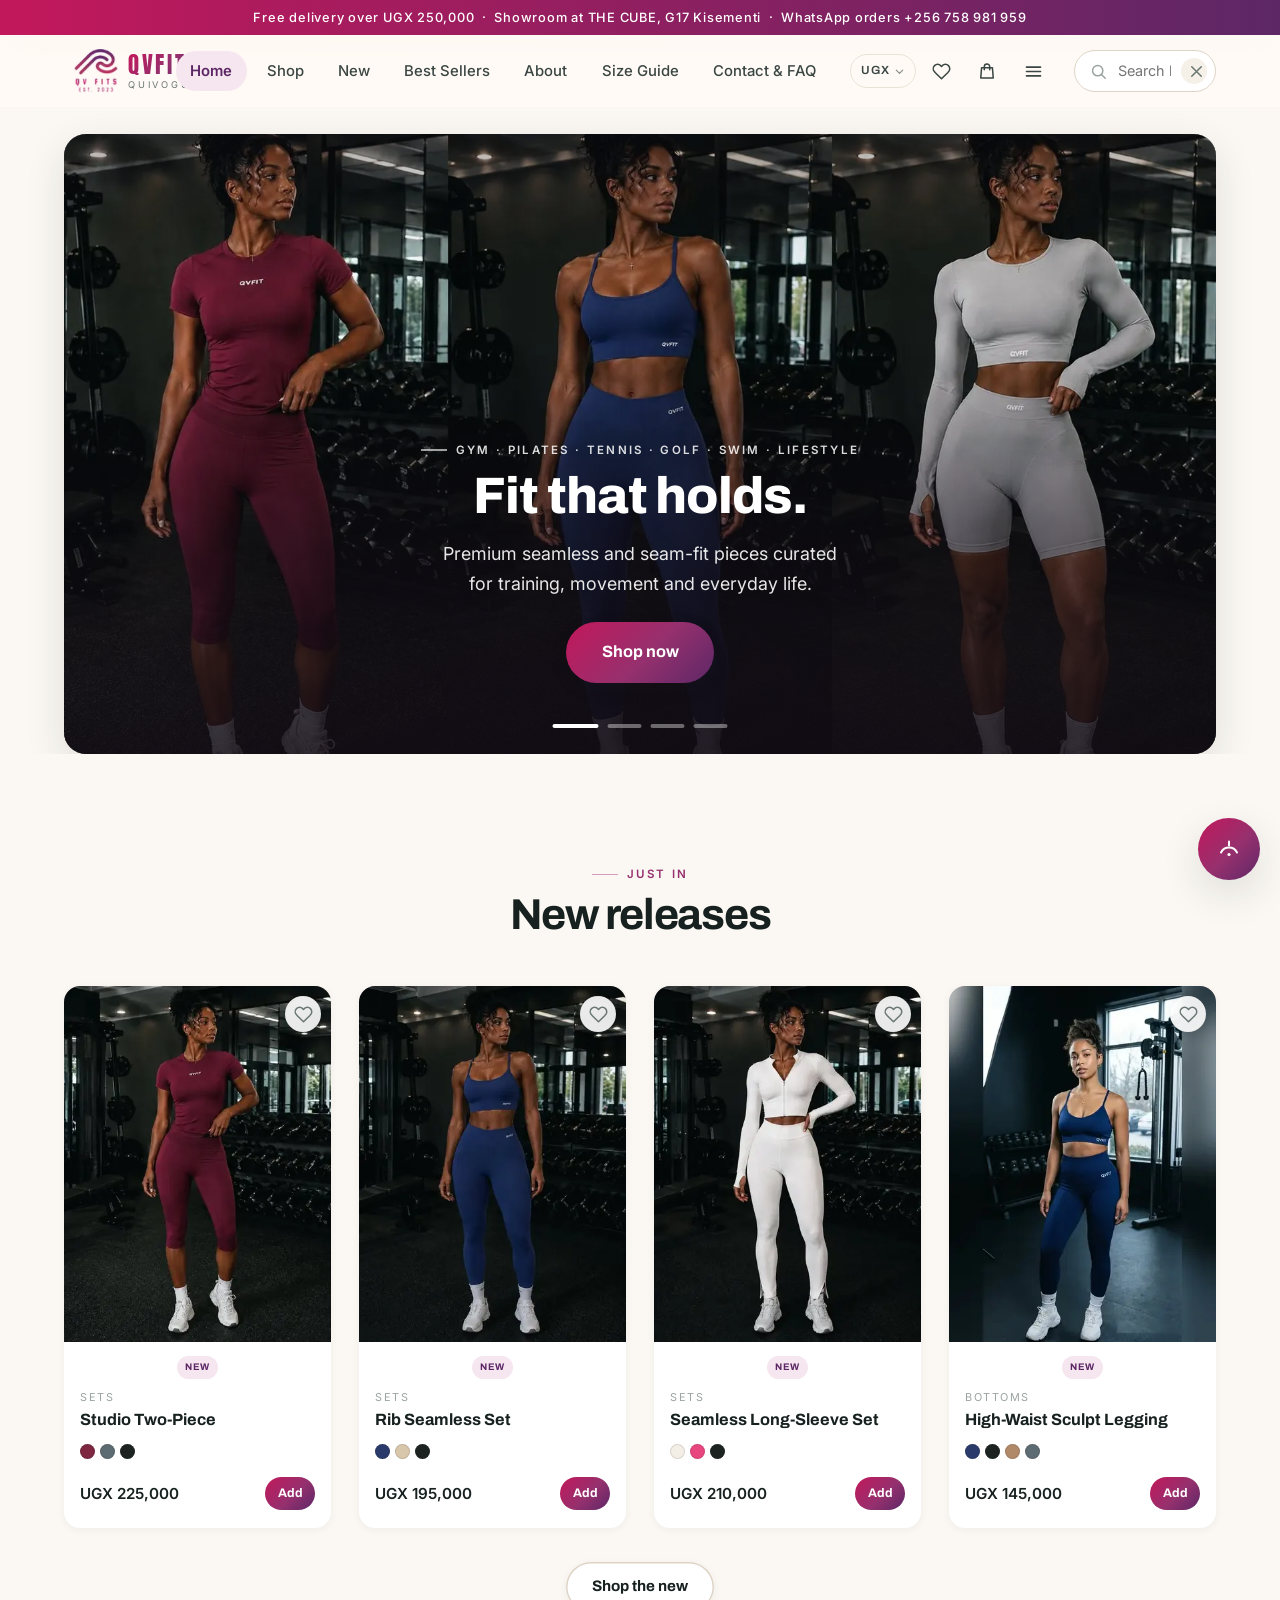
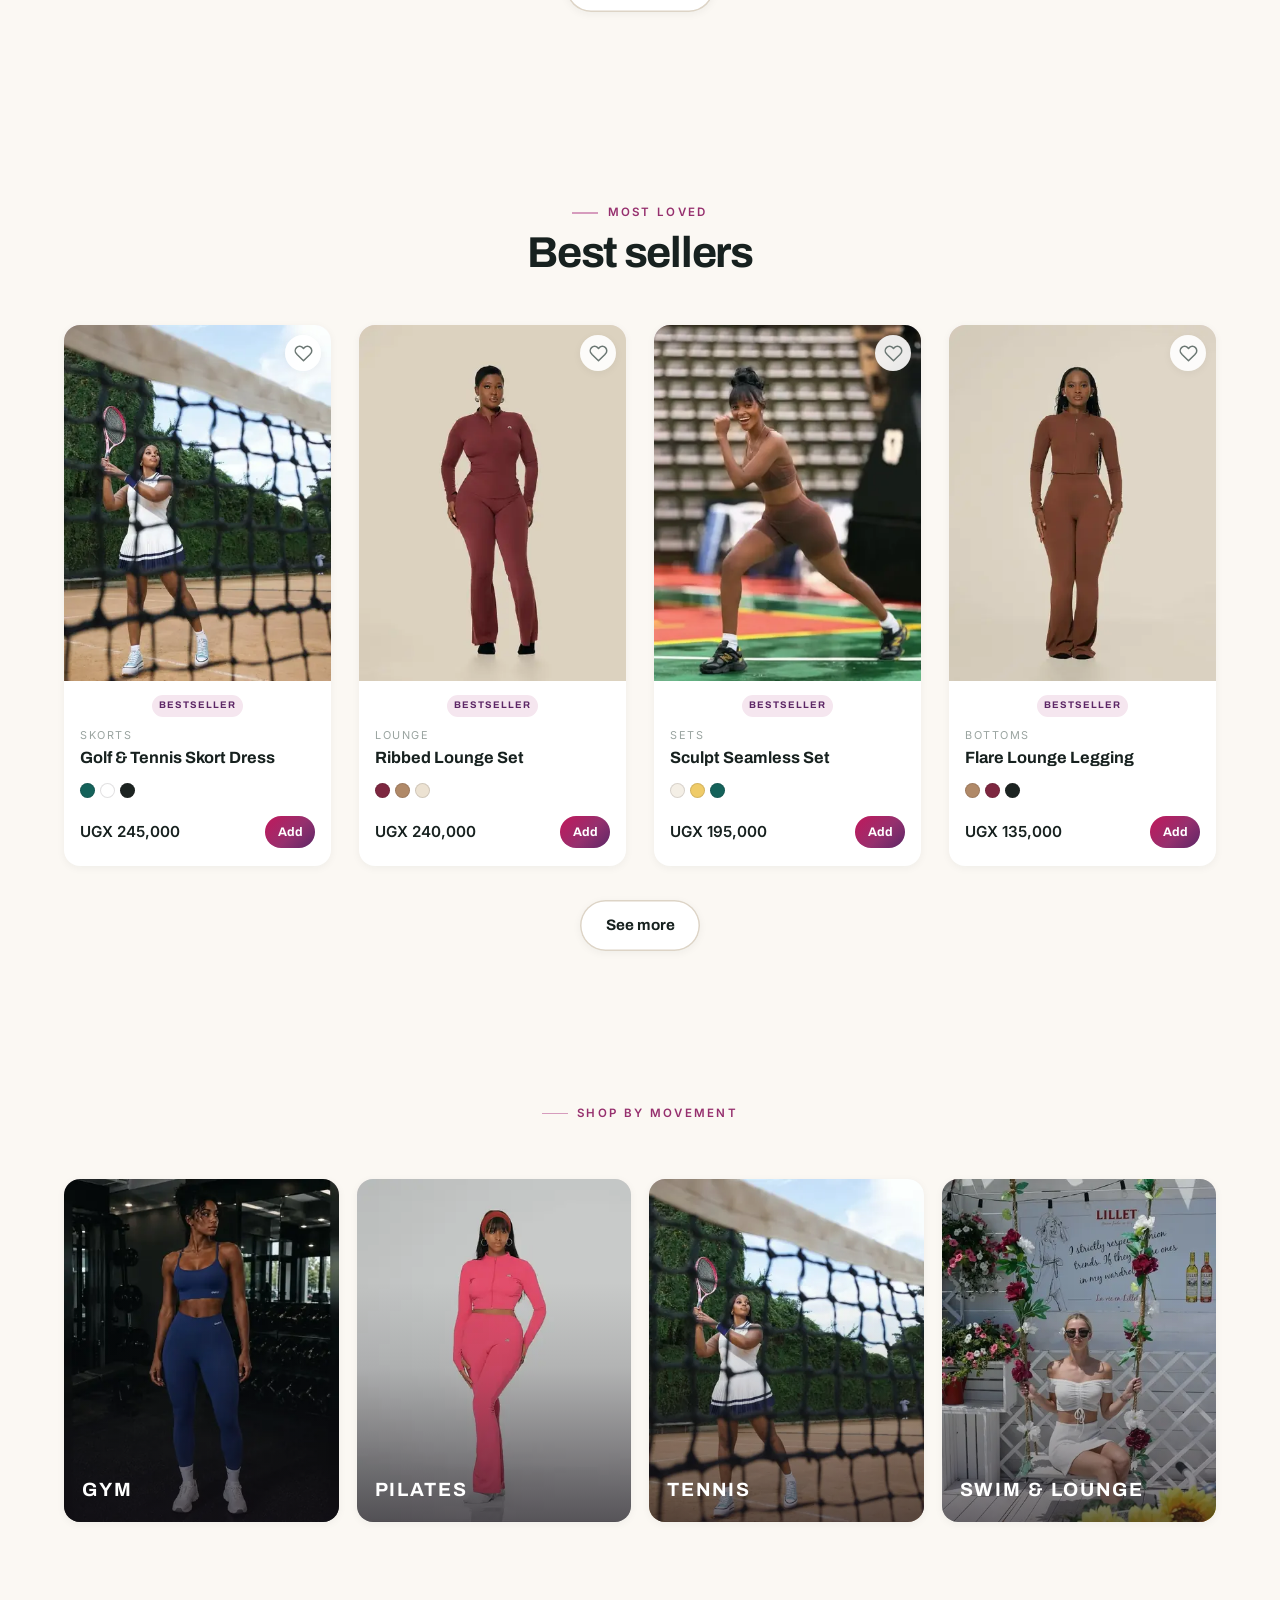
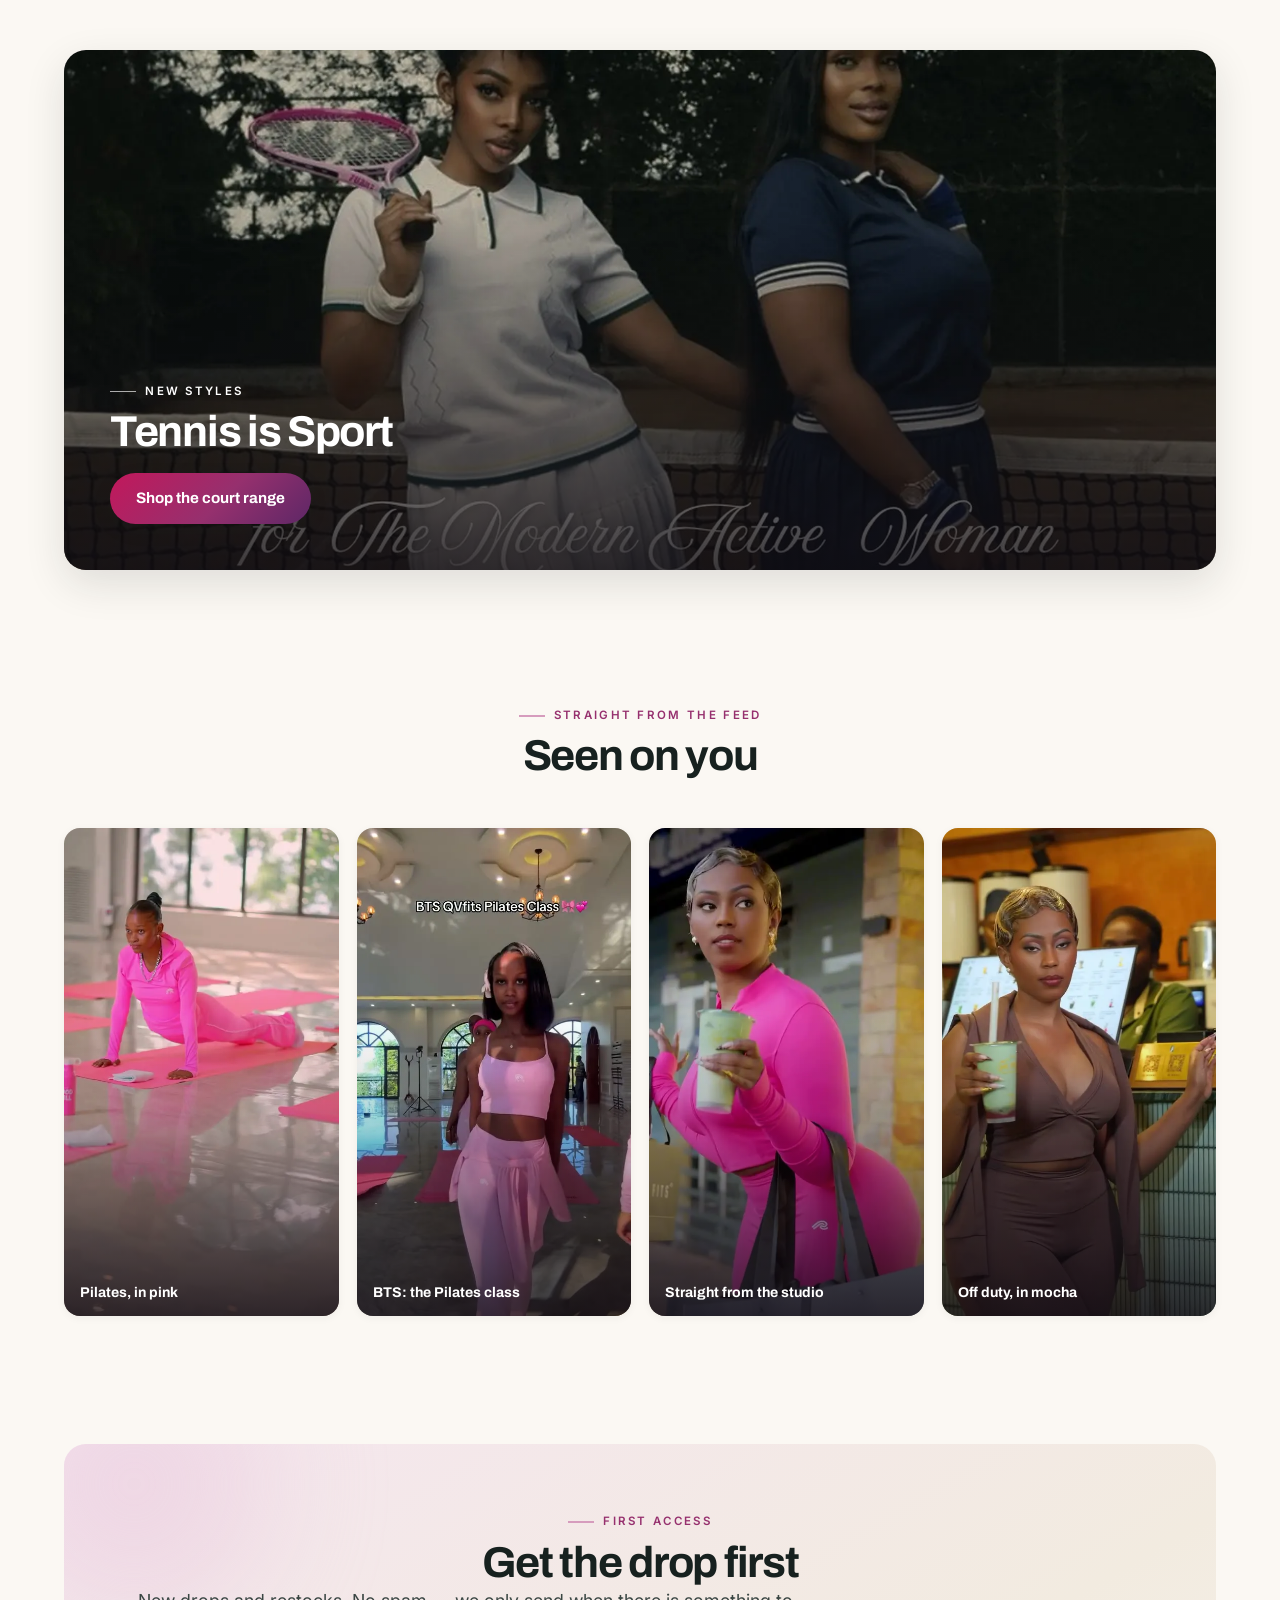
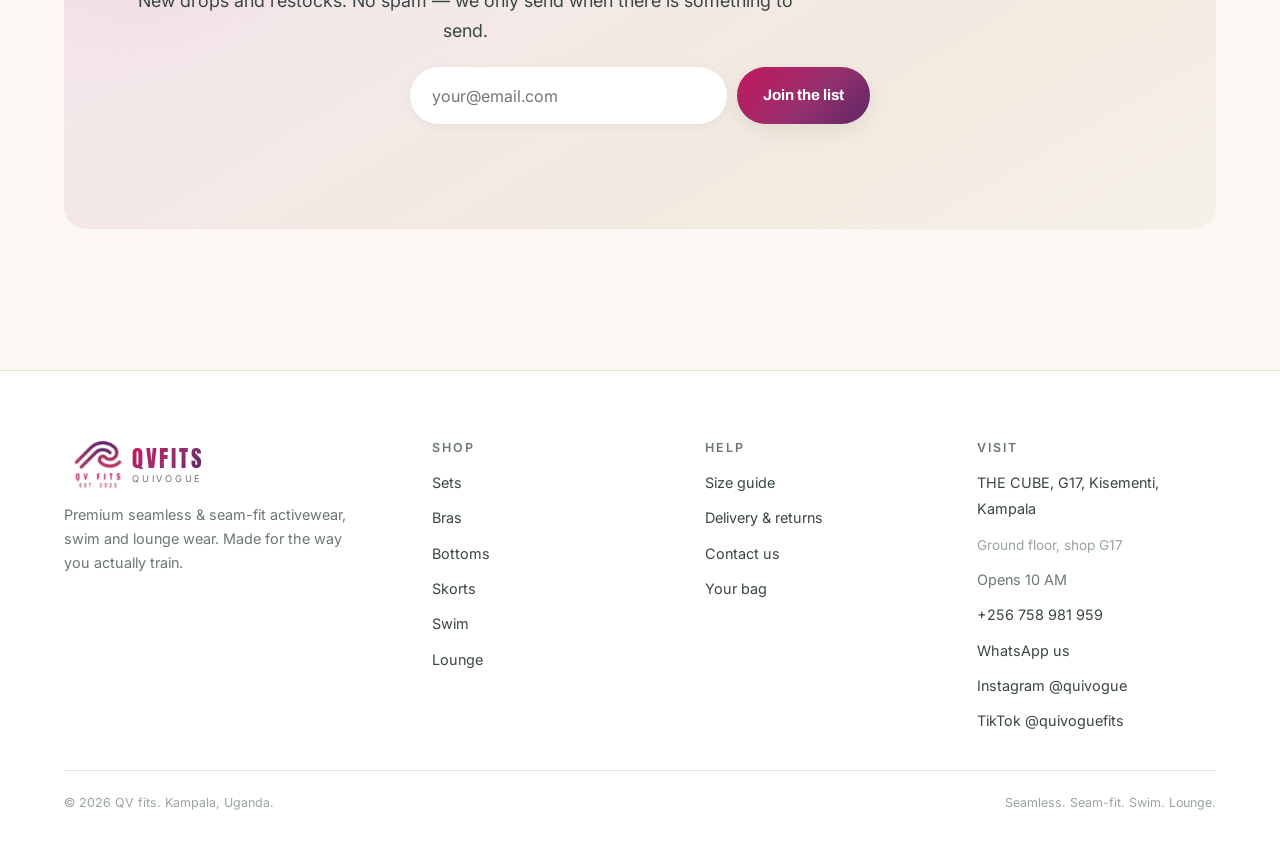
==== commit 91090393: "Home page: 2160 KB -> 324 KB on a phone Four changes, measured on a 375px viewport against the live " ====
--- a/index.html
+++ b/index.html
@@ -8,7 +8,7 @@
 <link rel="preconnect" href="https://fonts.googleapis.com">
 <link rel="preconnect" href="https://fonts.gstatic.com" crossorigin>
 <link href="https://fonts.googleapis.com/css2?family=Anton&family=Archivo:wght@500;600;700;800&family=Inter:wght@400;500;600&display=swap" rel="stylesheet">
-<link rel="stylesheet" href="css/style.css?v=20260831222815">
+<link rel="stylesheet" href="css/style.css?v=202610111052">
 <link rel="icon" href="favicon.ico" sizes="any">
 <link rel="apple-touch-icon" href="apple-touch-icon.png">
 </head>
@@ -115,9 +115,9 @@
   </div>
 </section>
 
-<script src="js/data.js?v=20260831222815"></script>
-<script src="js/app.js?v=20260831222815"></script>
-<script src="js/assistant.js?v=20260831222815"></script>
+<script src="js/data.js?v=202610111052"></script>
+<script src="js/app.js?v=202610111052"></script>
+<script src="js/assistant.js?v=202610111052"></script>
 <script>
 function pageInit() {
   initSlideshow();
@@ -149,7 +149,7 @@
   if (CAMPAIGN && CAMPAIGN.live) {
     campaign.hidden = false;
     campaign.innerHTML = `
-      ${media('banner-campaign', CAMPAIGN.title)}
+      ${media('banner-campaign', CAMPAIGN.title, '', false, true)}
       <div class="campaign__body">
         <span class="kicker">${escapeHtml(CAMPAIGN.kicker)}</span>
         <h2>${escapeHtml(CAMPAIGN.title)}</h2>
@@ -194,7 +194,7 @@
     <div class="slide" role="group"
          aria-roledescription="slide" aria-label="${i + 1} of ${list.length}"
          ${i === 0 ? '' : 'aria-hidden="true"'}>
-      ${media(s.id, s.title)}
+      <div class="slide__media" data-media="${s.id}" data-label="${escapeHtml(s.title)}"></div>
       ${s.sticker ? `<span class="slide__sticker">${escapeHtml(s.sticker)}</span>` : ''}
       <div class="slide__body">
         <span class="kicker">${escapeHtml(s.kicker)}</span>
@@ -213,6 +213,18 @@
   const slides = [...track.children];
   const pips   = [...dots.children];
   let at = 0, timer = null;
+
+  /* Every slide sits in the same box, so loading="lazy" cannot help — the
+     browser counts all four as on screen and fetches the lot. So the picture
+     is not in the markup at all; it is mounted when its slide is reached, and
+     one slide ahead so the dip to black never reveals an empty frame. */
+  function mount(i) {
+    const slide = slides[(i + slides.length) % slides.length];
+    const host = slide && slide.querySelector('.slide__media');
+    if (!host || host.dataset.mounted) return;
+    host.dataset.mounted = '1';
+    host.innerHTML = media(host.dataset.media, host.dataset.label, '', i === 0, true);
+  }
   const still = window.matchMedia('(prefers-reduced-motion: reduce)').matches;
   // The first slide is marked active a frame late, so its push-in animates
   // like every other slide's instead of starting already settled.
@@ -239,6 +251,8 @@
       el.classList.toggle('is-on', i === at);
       el.setAttribute('aria-selected', String(i === at));
     });
+
+    mount(at); mount(at + 1);
 
     if (still) {                          // no dip for reduced motion
       slides.forEach((el, i) => el.classList.toggle('is-on', i === at));
@@ -270,6 +284,7 @@
   root.addEventListener('focusout', start);
   // Don't burn cycles rotating a hero nobody is looking at.
   document.addEventListener('visibilitychange', () => document.hidden ? stop() : start());
+  mount(0); mount(1);
   start();
 }
 
@@ -295,8 +310,8 @@
   document.getElementById('feed').innerHTML = SHOP_THE_FEED.items.map(it => `
     <a class="feedtile reveal" href="${it.href}" aria-label="${escapeHtml(it.label)} — shop it">
       ${lite
-        ? `<img class="feedtile__media" src="photos/${it.id}.jpg?v=${v}" alt="${escapeHtml(it.label)}" loading="lazy">`
-        : `<video class="feedtile__media" poster="photos/${it.id}.jpg?v=${v}"
+        ? `<img class="feedtile__media" src="photos/${it.id}.webp?v=${v}" alt="${escapeHtml(it.label)}" loading="lazy">`
+        : `<video class="feedtile__media" poster="photos/${it.id}.webp?v=${v}"
                   muted loop playsinline preload="none"
                   aria-label="${escapeHtml(it.label)}">
              <source src="photos/${it.id}.mp4?v=${v}" type="video/mp4">
--- a/css/style.css
+++ b/css/style.css
@@ -299,18 +299,25 @@
 /* Seven links plus the search field need real room. Rather than fall back to a
    burger the moment a desktop window narrows, tighten the nav in two stages so
    the full links survive down to ~700px. */
+/* Seven links, the currency pill and four icons: between 700 and 1080 the
+   header gives ground in two stages. (The nowrap that keeps it on one line
+   lives with the search rules further down, where the wrap is declared.) */
 @media (max-width: 1080px) and (min-width: 881px) {
   .hdr__inner { gap: 14px; }
   .nav { gap: 2px; }
   .nav a { font-size: .89rem; padding: .5em .7em; }
 }
+/* Measured at 768: logo + nav + icons want 743px in a 753px bar, and the gaps
+   push it over. These numbers bring it to ~698 including gaps. */
 @media (max-width: 880px) and (min-width: 701px) {
-  .hdr__inner { gap: 12px; }
-  .logo__name { font-size: 1.3rem; }
-  .logo__sub { font-size: .55rem; letter-spacing: .14em; }
-  .nav { gap: 1px; }
-  .nav a { font-size: .86rem; padding: .5em .55em; }
-  .icon-btn { width: 38px; height: 38px; }
+  .hdr__inner { gap: 6px; }
+  .logo__mark { width: 36px; height: 36px; }
+  .logo__name { font-size: 1.12rem; letter-spacing: .09em; }
+  .logo__sub { font-size: .5rem; letter-spacing: .16em; }
+  .nav { gap: 0; }
+  .nav a { font-size: .74rem; padding: .5em .3em; }
+  .icon-btn { width: 32px; height: 32px; }
+  .cur__btn { height: 29px; padding: 0 5px; font-size: .62rem; }
 }
 
 /* Below the breakpoint the inline links go away entirely — the menu button
@@ -408,7 +415,12 @@
   position: relative; margin-top: 6px; font-size: .64rem; letter-spacing: .14em;
   text-transform: uppercase; color: var(--ink-4);
 }
-.ph img { width: 100%; height: 100%; object-fit: cover; position: absolute; inset: 0; }
+/* <picture> is a wrapper with no box of its own — the rules that used to size
+   the img directly must not be broken by it sitting in between. */
+.ph picture { display: contents; }
+.ph img { width: 100%; height: 100%; object-fit: cover; position: absolute; inset: 0;
+          max-width: none; }   /* the width/height attrs are hints for CLS, not a size */
+.logo picture { display: contents; }
 .ph.has-photo::before, .ph.has-photo .ph__label, .ph.has-photo .ph__note { display: none; }
 
 /* Thumbnails are too small to carry the label — gradient only. */
@@ -1196,7 +1208,11 @@
 /* Below this the inline field would crowd the nav, so it collapses behind the
    icon and drops onto its own full-width row when opened. */
 @media (max-width: 1099px) {
-  .hdr__inner { flex-wrap: wrap; }
+  /* Wrap ONLY while the field is open. Leaving it on permanently meant the
+     collapsed, zero-width field still broke the line, dropping the icons onto
+     a second row on a tablet even though everything fitted across. */
+  .hdr__inner { flex-wrap: nowrap; }
+  .hdr.search-open .hdr__inner { flex-wrap: wrap; }
   .search__toggle { display: grid; }
   .search__field {
     display: none;
@@ -1656,3 +1672,12 @@
 @media (max-width: 560px) {
   .cur__btn { height: 30px; padding: 0 7px; font-size: .66rem; gap: 3px; }
 }
+
+/* A quote the shop published without a rating: no empty star row, and the
+   name block carries itself without a date beside it. */
+.review .stars:empty { display: none; }
+.review__who > div > span:empty { display: none; }
+
+/* The slide's picture is mounted into this when the slide is reached, so it
+   has to occupy the frame the way the .ph inside it expects. */
+.slide__media { position: absolute; inset: 0; }
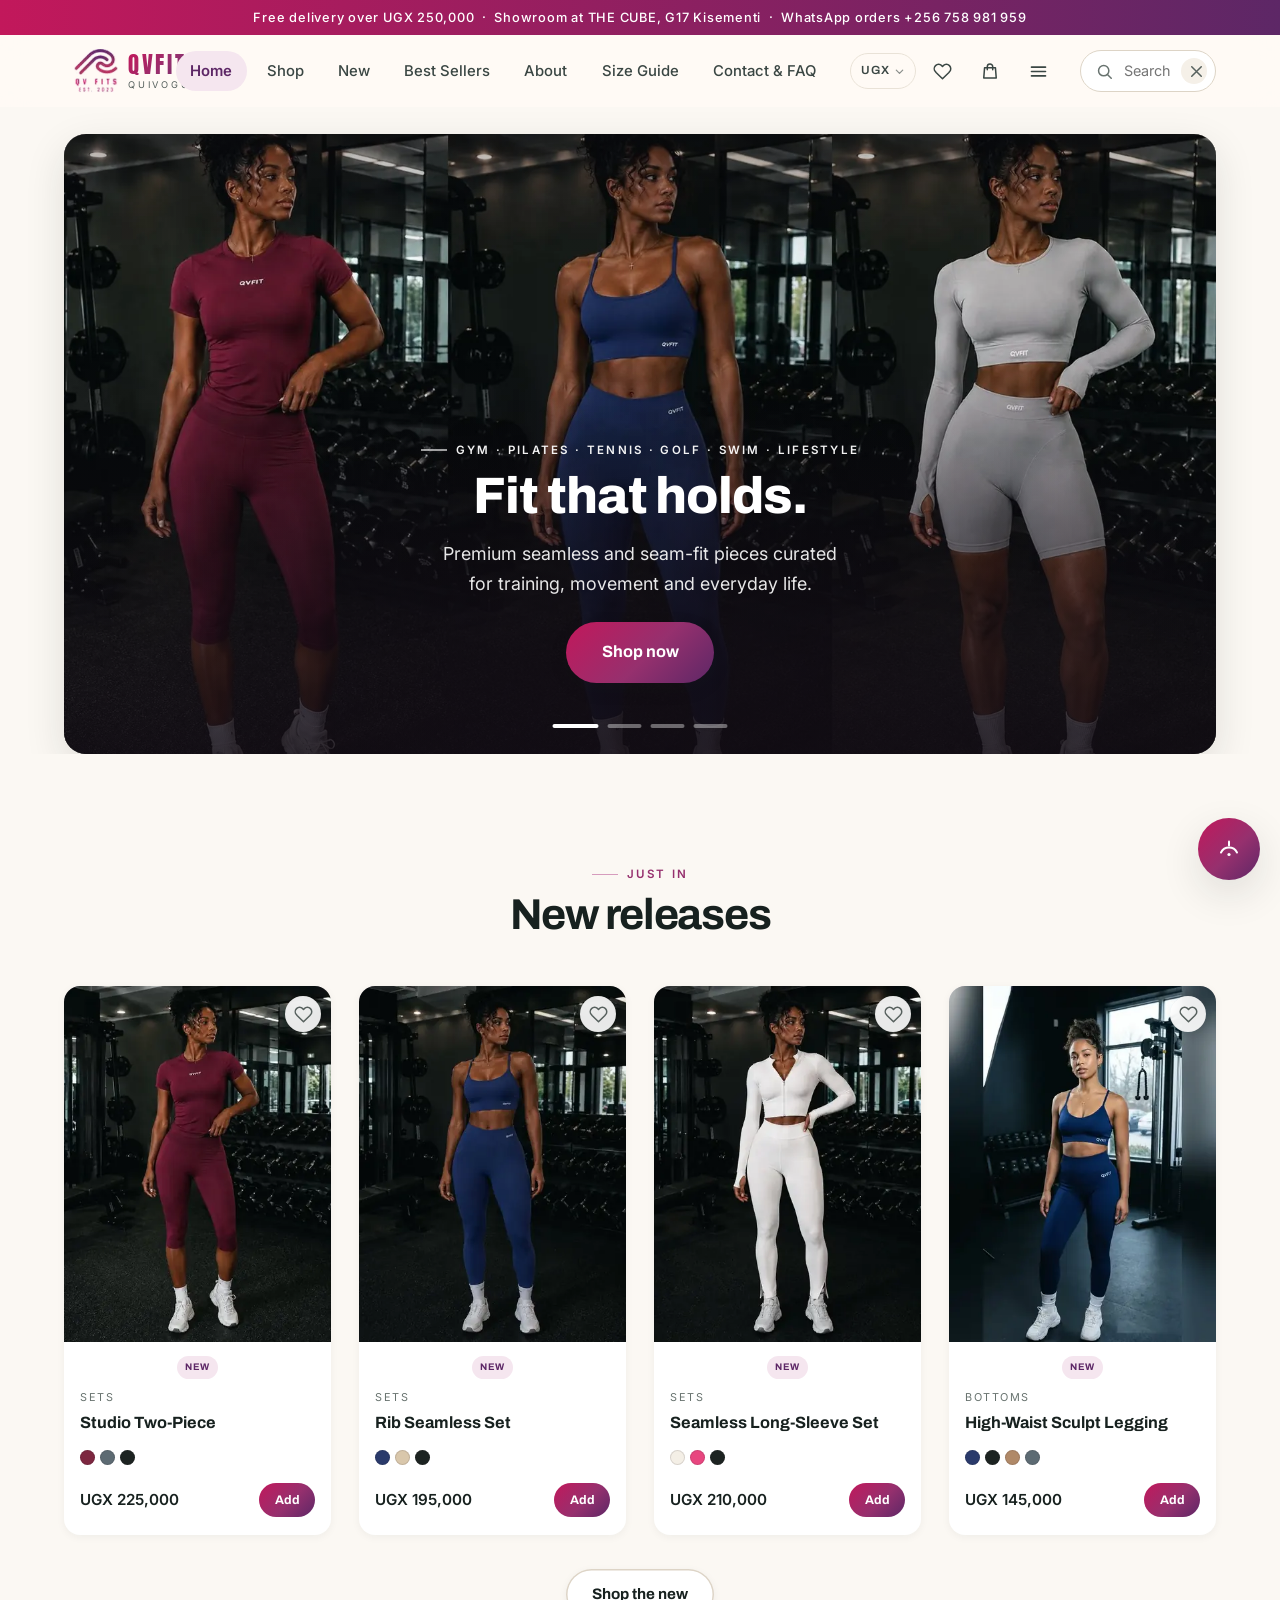
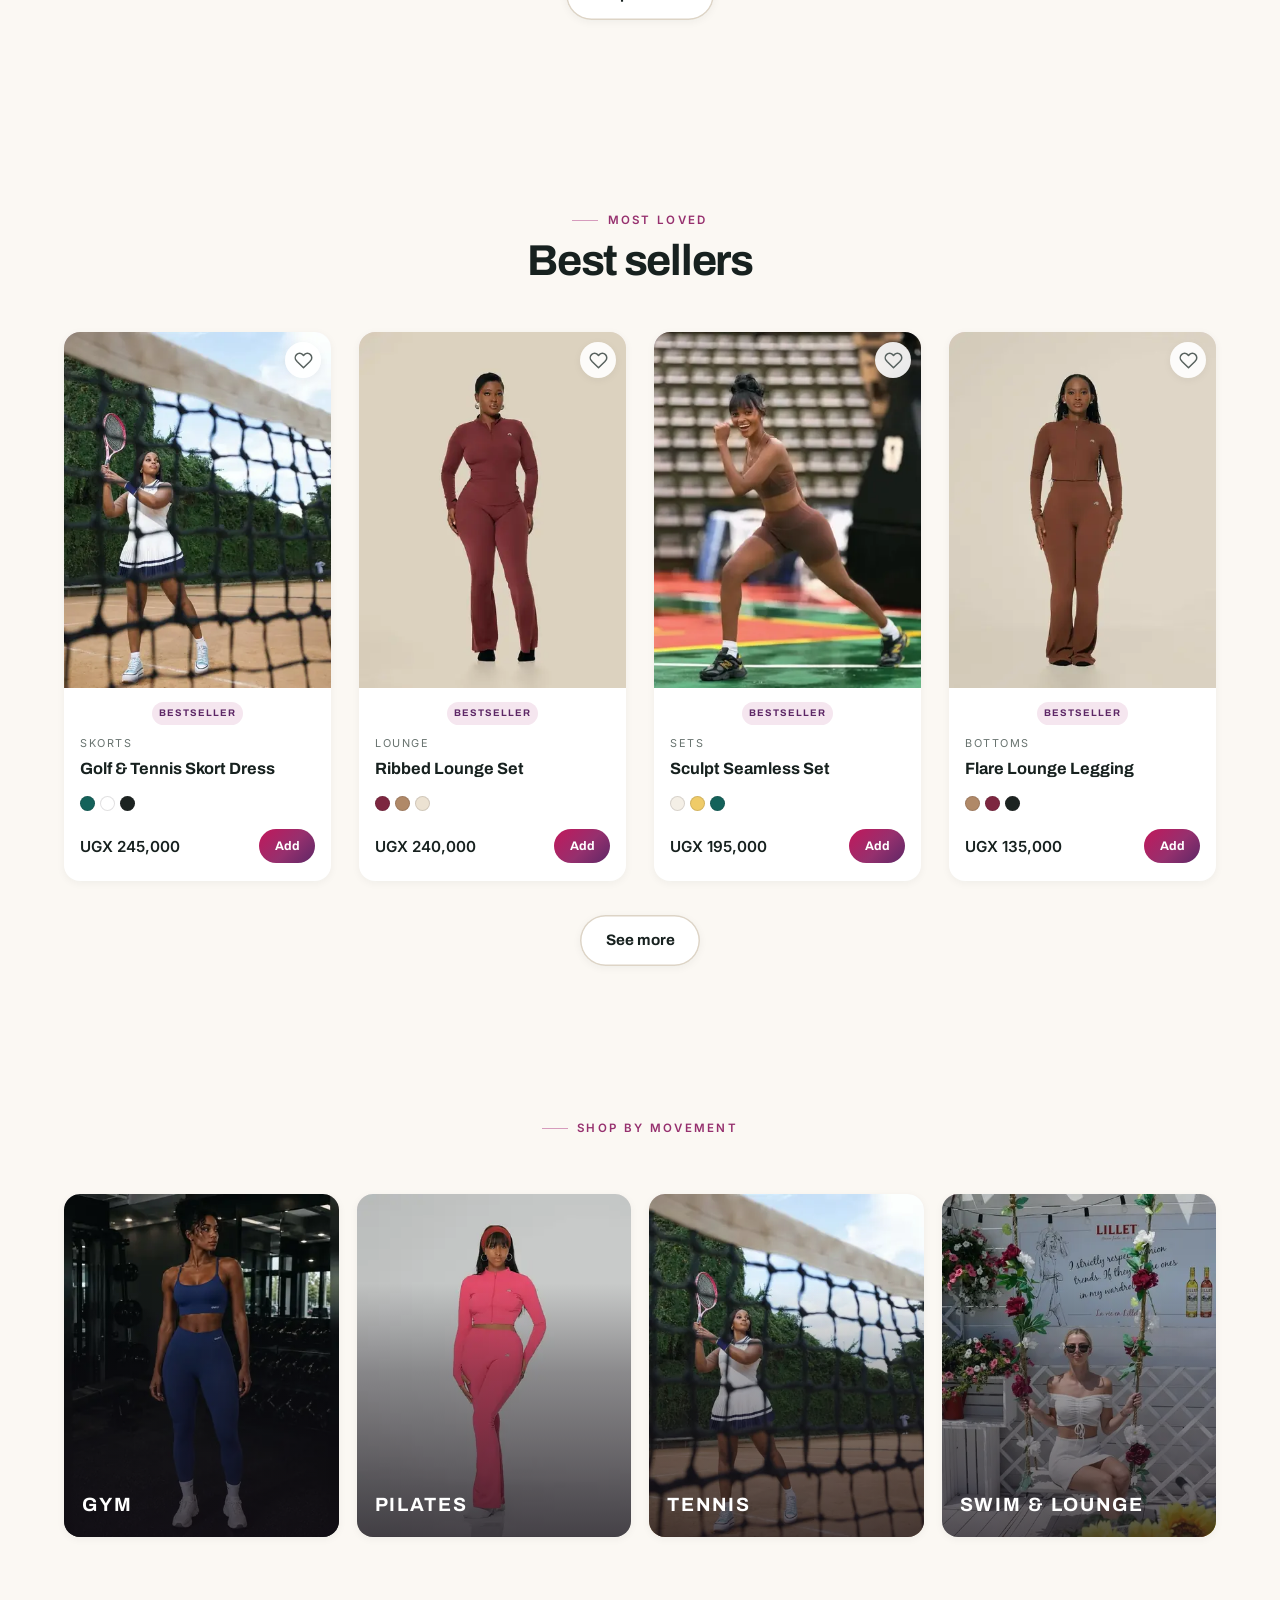
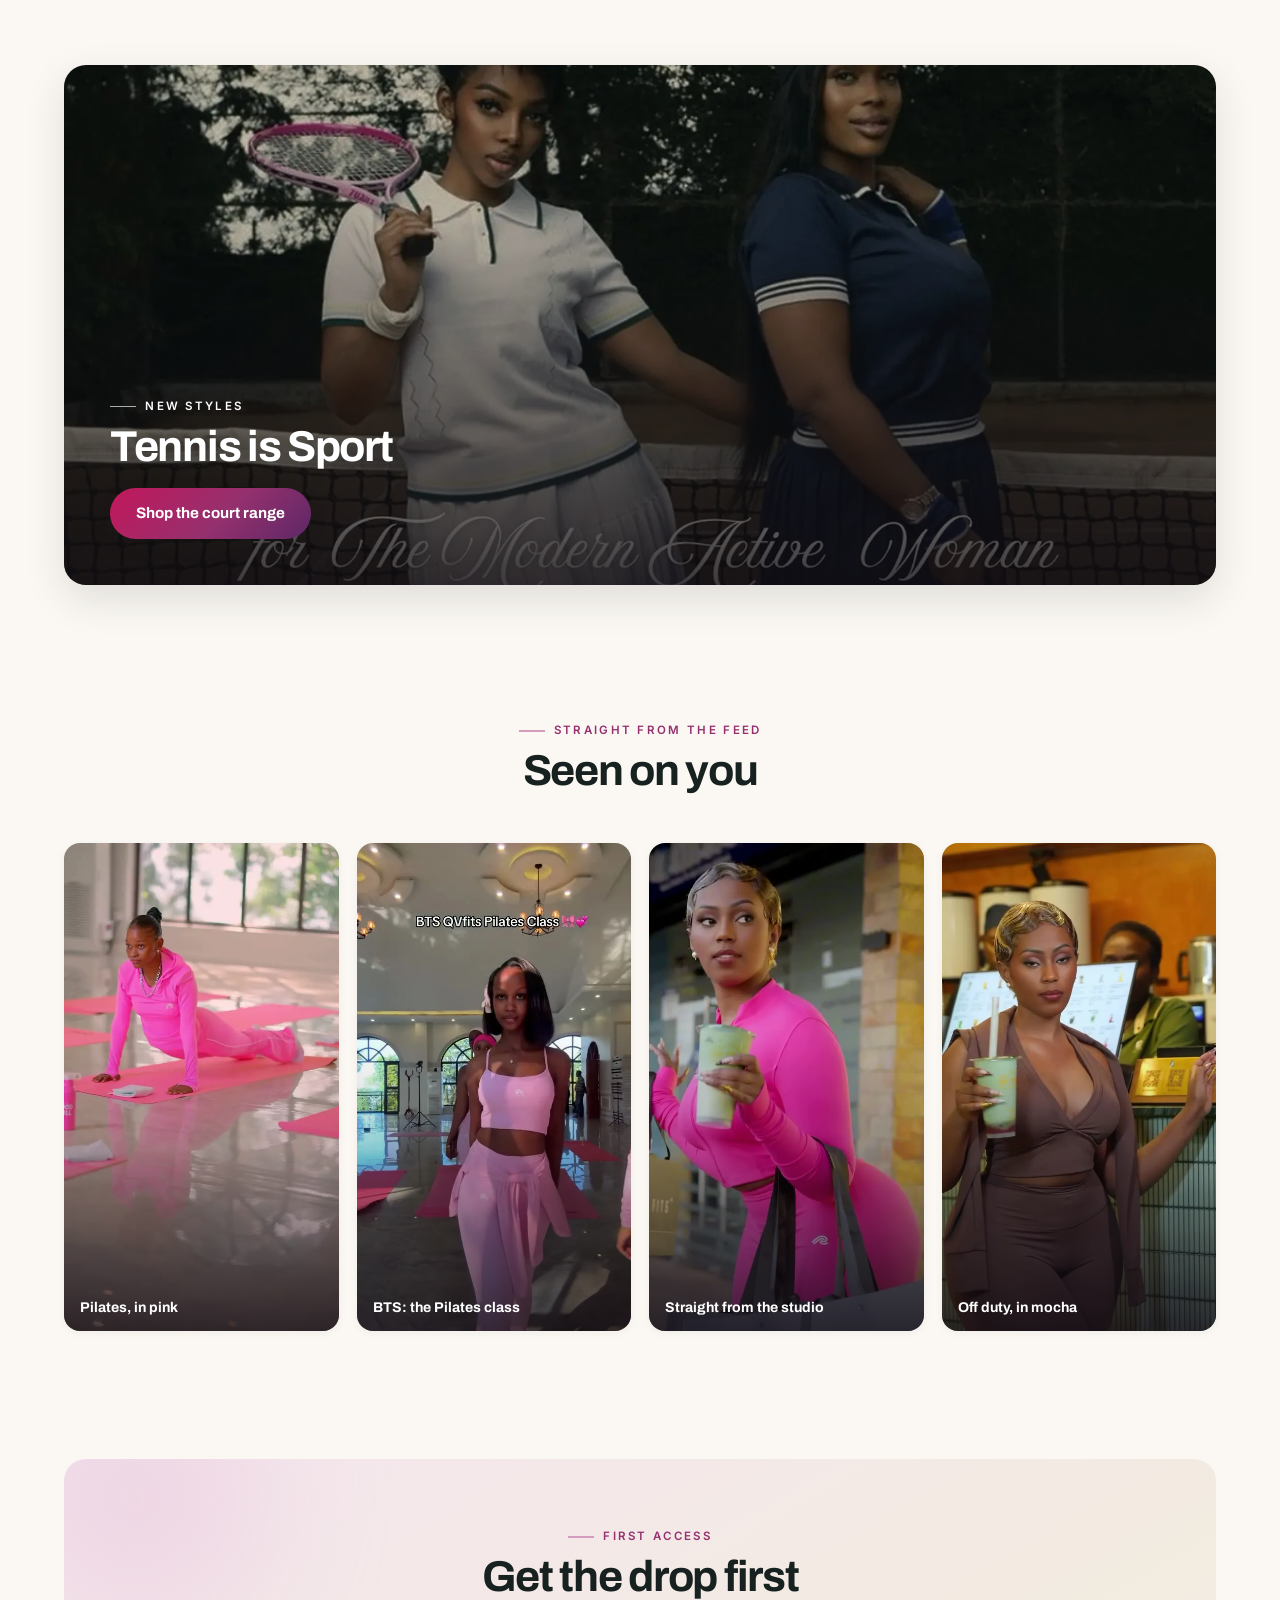
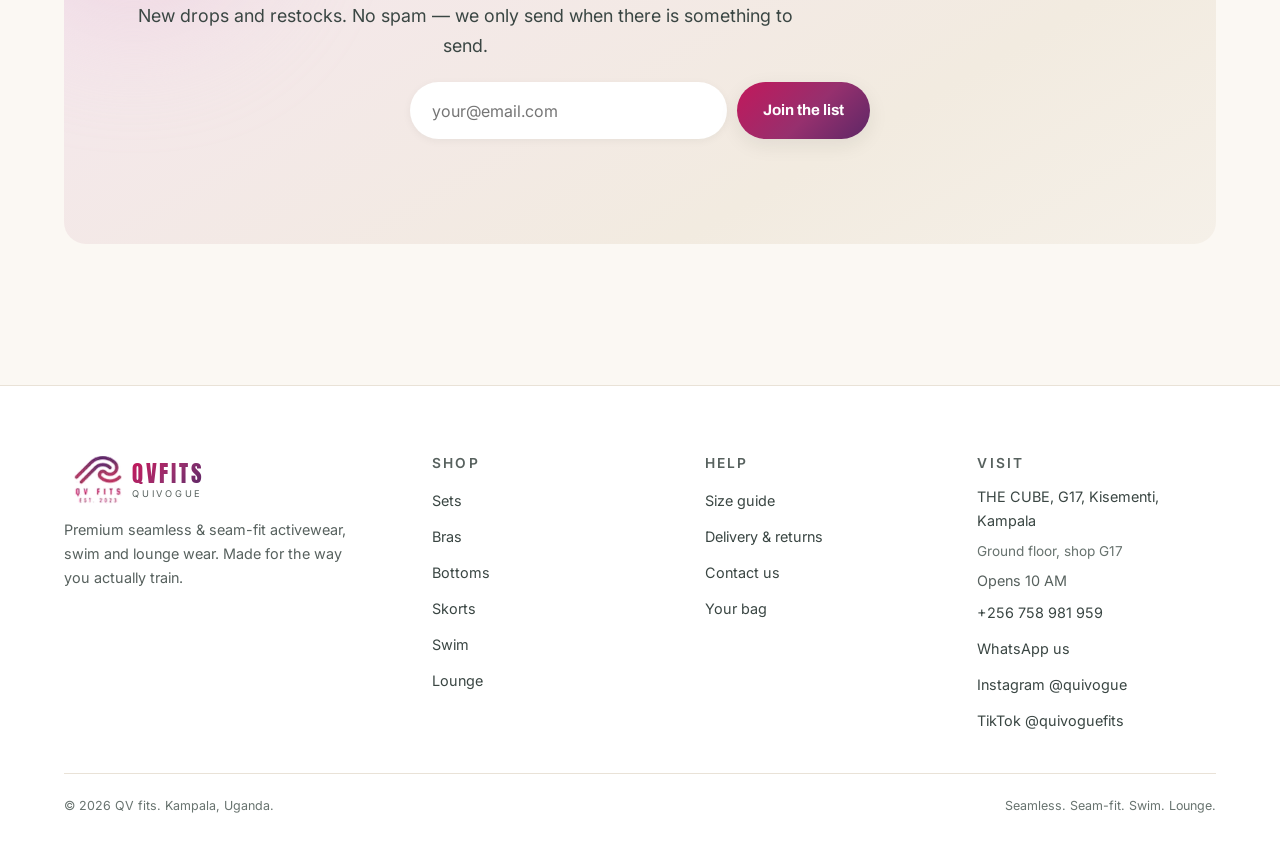
==== commit 839504fa: "Contrast and tap targets: every page now clears WCAG AA Contrast. Two greys in the ink ramp failed a" ====
--- a/index.html
+++ b/index.html
@@ -8,7 +8,7 @@
 <link rel="preconnect" href="https://fonts.googleapis.com">
 <link rel="preconnect" href="https://fonts.gstatic.com" crossorigin>
 <link href="https://fonts.googleapis.com/css2?family=Anton&family=Archivo:wght@500;600;700;800&family=Inter:wght@400;500;600&display=swap" rel="stylesheet">
-<link rel="stylesheet" href="css/style.css?v=202610111052">
+<link rel="stylesheet" href="css/style.css?v=20261011114025">
 <link rel="icon" href="favicon.ico" sizes="any">
 <link rel="apple-touch-icon" href="apple-touch-icon.png">
 </head>
@@ -115,9 +115,9 @@
   </div>
 </section>
 
-<script src="js/data.js?v=202610111052"></script>
-<script src="js/app.js?v=202610111052"></script>
-<script src="js/assistant.js?v=202610111052"></script>
+<script src="js/data.js?v=20261011114025"></script>
+<script src="js/app.js?v=20261011114025"></script>
+<script src="js/assistant.js?v=20261011114025"></script>
 <script>
 function pageInit() {
   initSlideshow();
--- a/css/style.css
+++ b/css/style.css
@@ -39,15 +39,21 @@
   --white:     #ffffff;
 
   /* ink */
-  --ink:       #17211f;
-  --ink-2:     #3a4643;
-  --ink-3:     #6b7773;
-  --ink-4:     #9aa4a0;
+  /* The ink ramp is contrast-checked against the lightest surface it ever
+     sits on (--cream, #fbf8f3). ink-3 was 4.39:1 and ink-4 was 2.42:1 —
+     both under the 4.5:1 that WCAG AA asks of body text. Darkened to 6.05
+     and 4.64 while keeping the same cool-grey hue, so the four-step
+     hierarchy still reads. Do not lighten these without re-checking. */
+  --ink:       #17211f;   /* 15.6:1 on cream */
+  --ink-2:     #3a4643;   /*  9.3:1 */
+  --ink-3:     #57615e;   /*  6.1:1 */
+  --ink-4:     #68736f;   /*  4.6:1 — the lightest text tone allowed */
 
   --line:      #e9e2d7;
   --line-2:    #ddd4c6;
 
-  --gold:      #efcb68;
+  --gold:      #efcb68;   /* accent only — 1.5:1, never use for text */
+  --star:      #8e6c0f;   /* the same gold, dark enough to read (4.6:1) */
   --success:   #2f7d5f;
   --warn:      #b4553f;
 
@@ -164,6 +170,7 @@
   display: inline-flex; align-items: center; justify-content: center; gap: .5em;
   font-family: var(--display); font-weight: 700; font-size: .95rem;
   padding: .85em 1.7em;
+  min-height: 44px;
   border-radius: var(--r-pill);
   transition: transform .25s var(--ease), box-shadow .25s var(--ease), background .25s var(--ease);
   white-space: nowrap;
@@ -187,6 +194,53 @@
 .btn--block { width: 100%; }
 .btn--lg { padding: 1.05em 2.2em; font-size: 1.02rem; }
 .btn[disabled] { opacity: .45; pointer-events: none; }
+
+/* ------------------------------------------------------- touch targets
+   Several controls here are deliberately small: the wishlist heart must not
+   cover the product, the slideshow dots are hairlines, the header has six
+   things in 375px. Rather than inflate them — which would undo the look —
+   each one keeps its drawn size and gets an invisible 44px touch area
+   centred on it. 44px is the Apple HIG minimum and WCAG 2.5.5 (AAA);
+   WCAG 2.5.8 (AA) only asks 24px, so this clears both.
+   `max(100%, 44px)` means a control already larger than 44px is untouched. */
+.heart,
+.card__add,
+.slideshow__dot,
+.sticker__x,
+.sticker__cta,
+.cur__btn,
+.qty button,
+.remove,
+.crumbs a,
+.info-row a,
+.unit-toggle button,
+table.size td a,
+.asst__close,
+.asst__send { position: relative; }
+
+.heart::after,
+.card__add::after,
+.slideshow__dot::after,
+.sticker__x::after,
+.sticker__cta::after,
+.cur__btn::after,
+.icon-btn::after,
+.qty button::after,
+.remove::after,
+.crumbs a::after,
+.info-row a::after,
+.unit-toggle button::after,
+table.size td a::after,
+.asst__close::after,
+.asst__send::after {
+  content: '';
+  position: absolute; top: 50%; left: 50%;
+  width: max(100%, 44px); height: max(100%, 44px);
+  transform: translate(-50%, -50%);
+}
+/* The dots sit 9px apart. A flat 44px width would overlap the next dot and
+   steal its taps, so each area grows to exactly meet its neighbour instead. */
+.slideshow__dot::after { width: calc(100% + 9px); }
 
 .link-arrow {
   font-family: var(--display); font-weight: 700; color: var(--brand-600);
@@ -246,6 +300,7 @@
 .logo {
   display: flex; align-items: center; gap: 10px;
   line-height: 1; margin-right: auto;
+  min-height: 44px;              /* the wordmark link was only 32px tall */
 }
 .logo__mark { width: 44px; height: 44px; object-fit: contain; flex: none; }
 .logo__text { display: flex; flex-direction: column; }
@@ -278,7 +333,7 @@
 
 .hdr__acts { display: flex; align-items: center; gap: 4px; }
 .icon-btn {
-  width: 42px; height: 42px; border-radius: var(--r-pill);
+  width: 44px; height: 44px; border-radius: var(--r-pill);
   display: grid; place-items: center; position: relative;
   color: var(--ink-2); transition: background .2s, color .2s, transform .2s var(--ease);
 }
@@ -287,7 +342,7 @@
   position: absolute; top: 4px; right: 3px;
   min-width: 18px; height: 18px; padding: 0 5px;
   background: var(--brand-500); color: #fff;
-  font-size: .66rem; font-weight: 700; font-family: var(--display);
+  font-size: .72rem; font-weight: 700; font-family: var(--display);
   border-radius: var(--r-pill); display: grid; place-items: center;
   box-shadow: 0 0 0 2.5px var(--cream);
   transform: scale(0); transition: transform .3s var(--ease);
@@ -313,11 +368,11 @@
   .hdr__inner { gap: 6px; }
   .logo__mark { width: 36px; height: 36px; }
   .logo__name { font-size: 1.12rem; letter-spacing: .09em; }
-  .logo__sub { font-size: .5rem; letter-spacing: .16em; }
+  .logo__sub { font-size: .6rem; letter-spacing: .14em; }
   .nav { gap: 0; }
   .nav a { font-size: .74rem; padding: .5em .3em; }
   .icon-btn { width: 32px; height: 32px; }
-  .cur__btn { height: 29px; padding: 0 5px; font-size: .62rem; }
+  .cur__btn { height: 32px; padding: 0 6px; font-size: .72rem; }
 }
 
 /* Below the breakpoint the inline links go away entirely — the menu button
@@ -385,7 +440,7 @@
 }
 .hero__badge strong { font-family: var(--display); font-size: 1.35rem; display: block; line-height: 1; }
 .hero__badge span { font-size: .74rem; color: var(--ink-3); }
-.stars { color: var(--gold); letter-spacing: 1px; font-size: .82rem; }
+.stars { color: var(--star); letter-spacing: 1px; font-size: .82rem; }
 
 @media (max-width: 860px) {
   .hero__grid { grid-template-columns: 1fr; }
@@ -451,6 +506,10 @@
 .card__name {
   font-family: var(--display); font-weight: 700; font-size: 1.02rem;
   margin: 3px 0 6px; line-height: 1.25;
+  /* A bare inline link is only as tall as its text (14px). Padding gives it
+     a 24px box — the WCAG AA floor. The photo above is a second, much
+     larger link to the same product, so this is not the only way in. */
+  display: block; padding: 3px 0; min-height: 24px;
 }
 .card__price { font-weight: 600; color: var(--ink); font-size: .95rem; }
 .card__swatches { display: flex; gap: 5px; margin: 8px 0 10px; }
@@ -490,9 +549,11 @@
    "quick view" link, which meant a phone had no way to add from the grid. */
 .card__foot {
   display: flex; align-items: center; justify-content: space-between;
-  gap: 8px; margin-top: auto; padding-top: 8px;
+  gap: 8px 6px; margin-top: auto; padding-top: 8px; flex-wrap: wrap;
 }
 .card__add {
+  display: inline-flex; align-items: center; justify-content: center;
+  min-height: 34px; min-width: 56px;
   font-family: var(--display); font-weight: 700; font-size: .78rem;
   padding: .48em 1em; border-radius: var(--r-pill);
   background: var(--brand-grad); color: #fff; white-space: nowrap;
@@ -579,9 +640,16 @@
 /* ---------------------------------------------------------------- footer */
 .ftr { background: var(--white); border-top: 1px solid var(--line); padding-block: clamp(44px, 6vw, 70px) 28px; margin-top: clamp(40px, 6vw, 80px); }
 .ftr__grid { display: grid; gap: 34px; grid-template-columns: 1.4fr repeat(3, 1fr); }
-.ftr h4 { font-size: .78rem; letter-spacing: .16em; text-transform: uppercase; color: var(--ink-3); font-family: var(--body); font-weight: 600; margin-bottom: 14px; }
-.ftr ul { list-style: none; margin: 0; padding: 0; display: grid; gap: 9px; }
+.ftr h4 { font-size: .86rem; letter-spacing: .16em; text-transform: uppercase; color: var(--ink-3); font-family: var(--body); font-weight: 600; margin-bottom: 14px; }
+.ftr ul { list-style: none; margin: 0; padding: 0; display: grid; gap: 4px; }
 .ftr a { color: var(--ink-2); font-size: .9rem; transition: color .2s; }
+/* These rows were 15px tall. Give each link a real box to be tapped in —
+   32px with a mouse, the full 44px on touch, where it actually matters. */
+.ftr ul a { display: flex; align-items: center; min-height: 32px; }
+@media (hover: none) and (pointer: coarse) {
+  .ftr ul { gap: 0; }
+  .ftr ul a { min-height: 44px; }
+}
 .ftr a:hover { color: var(--brand-600); }
 .ftr__bot {
   margin-top: 36px; padding-top: 22px; border-top: 1px solid var(--line);
@@ -611,7 +679,29 @@
 .chip--color { display: inline-flex; align-items: center; gap: 7px; }
 .chip--color .sw { width: 13px; height: 13px; }
 
-.range { width: 100%; accent-color: var(--brand-500); }
+/* The checkbox itself is 17px; the label around it is the real target, so
+   give the label the height rather than blow up the box. */
+.check-row {
+  display: flex; align-items: center; gap: 9px;
+  font-size: .9rem; cursor: pointer; min-height: 44px;
+}
+.check-row input { accent-color: var(--brand-500); width: 18px; height: 18px; flex: none; }
+
+.range { width: 100%; accent-color: var(--brand-500); height: 24px; }
+/* The default thumb is small and varies by browser — pin it to 24px so the
+   price slider can be dragged with a thumb. */
+.range::-webkit-slider-thumb {
+  -webkit-appearance: none; appearance: none;
+  width: 24px; height: 24px; border-radius: 50%;
+  background: var(--brand-500); border: 3px solid #fff;
+  box-shadow: var(--sh-1); cursor: pointer; margin-top: -10px;
+}
+.range::-moz-range-thumb {
+  width: 24px; height: 24px; border-radius: 50%;
+  background: var(--brand-500); border: 3px solid #fff; cursor: pointer;
+}
+.range::-webkit-slider-runnable-track { height: 4px; border-radius: 999px; background: var(--line-2); }
+.range::-moz-range-track { height: 4px; border-radius: 999px; background: var(--line-2); }
 .range-vals { display: flex; justify-content: space-between; font-size: .8rem; color: var(--ink-3); margin-top: 6px; }
 
 .shop-bar {
@@ -620,9 +710,10 @@
 }
 .shop-bar__count { font-size: .88rem; color: var(--ink-3); margin-right: auto; }
 .select {
+  min-height: 44px; font-size: max(16px, .88rem);
   padding: .58em 2.4em .58em 1.1em; border-radius: var(--r-pill);
   background: var(--white) url("data:image/svg+xml,%3Csvg xmlns='http://www.w3.org/2000/svg' width='12' height='8' viewBox='0 0 12 8'%3E%3Cpath d='M1 1l5 5 5-5' stroke='%237a6f83' stroke-width='1.8' fill='none' stroke-linecap='round'/%3E%3C/svg%3E") no-repeat right 1.1em center;
-  border: 1px solid var(--line-2); appearance: none; font-size: .88rem;
+  border: 1px solid var(--line-2); appearance: none;
 }
 .filter-toggle { display: none; }
 @media (max-width: 880px) {
@@ -720,7 +811,10 @@
 }
 .measure-card .field-row { display: grid; grid-template-columns: repeat(3, 1fr); gap: 12px; }
 .field label { display: block; font-size: .8rem; color: var(--ink-3); margin-bottom: 5px; font-weight: 500; }
+/* 44px so the field can be tapped, and 16px type so iOS does not zoom the
+   page the moment the field takes focus. */
 .field input, .field select, .field textarea {
+  min-height: 44px; font-size: max(16px, 1rem);
   width: 100%; padding: .72em 1em; border-radius: var(--r-md);
   border: 1.5px solid var(--line-2); background: var(--cream); outline: none;
   transition: border-color .2s, background .2s;
@@ -936,8 +1030,9 @@
 .asst__foot { padding: 12px 14px 14px; background: var(--white); border-top: 1px solid var(--line); }
 .asst__form { display: flex; gap: 8px; align-items: center; }
 .asst__form input {
+  min-height: 44px; font-size: max(16px, .9rem);
   flex: 1; padding: .72em 1.05em; border-radius: var(--r-pill);
-  border: 1.5px solid var(--line-2); background: var(--cream); outline: none; font-size: .9rem;
+  border: 1.5px solid var(--line-2); background: var(--cream); outline: none;
 }
 .asst__form input:focus { border-color: var(--brand-300); background: var(--white); }
 .asst__send {
@@ -946,7 +1041,7 @@
   display: grid; place-items: center; transition: transform .2s var(--ease);
 }
 .asst__send:hover { transform: scale(1.07); }
-.asst__note { font-size: .66rem; color: var(--ink-4); text-align: center; margin-top: 8px; }
+.asst__note { font-size: .78rem; color: var(--ink-4); text-align: center; margin-top: 8px; }
 
 .typing { display: inline-flex; gap: 4px; padding: 4px 2px; }
 .typing i { width: 6px; height: 6px; border-radius: 50%; background: var(--brand-300); animation: bounce 1.2s infinite; }
@@ -1066,41 +1161,45 @@
   h2 { font-size: clamp(1.35rem, 6vw, 1.75rem); }
   h3 { font-size: 1.02rem; }
   .lede { font-size: .95rem; }
-  .kicker { font-size: .62rem; letter-spacing: .16em; margin-bottom: .7em; }
+  .kicker { font-size: .8rem; letter-spacing: .14em; margin-bottom: .7em; }
   .kicker::before { width: 16px; }
 
   /* header chrome */
   .logo__mark { width: 32px; height: 32px; }
   .logo__name { font-size: 1.05rem; }
-  .logo__sub { font-size: .48rem; letter-spacing: .18em; }
+  .logo__sub { font-size: .74rem; letter-spacing: .1em; }
   .logo { gap: 7px; }
   .hdr__inner { padding: 9px var(--gut); gap: 8px; }
   .hdr__acts { gap: 0; }
   .icon-btn { width: 36px; height: 36px; }
-  .promo { font-size: .68rem; padding: .45em .8em; }
+  /* .8rem reads better but takes the bar to three lines on a phone (measured
+     63px vs 43px). .74rem keeps it to two and is still well up from 9.5px. */
+  .promo { font-size: .74rem; padding: .5em .8em; }
 
   /* cards */
   .card__body { padding: 9px 10px 12px; }
-  .card__cat { font-size: .58rem; letter-spacing: .1em; }
-  .card__name { font-size: .82rem; margin: 2px 0 4px; }
-  .card__price { font-size: .82rem; }
+  .card__cat { font-size: .8rem; letter-spacing: .08em; }
+  .card__name { font-size: .95rem; margin: 2px 0 4px; }
+  .card__price { font-size: .95rem; }
   .card__swatches { margin: 5px 0 6px; }
   .sw { width: 11px; height: 11px; }
-  .badge { font-size: .54rem; padding: .3em .6em; margin-bottom: 8px; }
-  .heart { width: 30px; height: 30px; top: 7px; right: 7px; }
-  .heart svg { width: 15px; height: 15px; }
+  .badge { font-size: .74rem; padding: .3em .7em; margin-bottom: 8px; }
+  /* Drawn at 34px so it stays off the product; the ::after gives it 44px
+     of touch area. */
+  .heart { width: 34px; height: 34px; top: 7px; right: 7px; }
+  .heart svg { width: 16px; height: 16px; }
 
   /* category tiles */
   .coll__cap { padding: 8px 10px; inset: auto 8px 8px; border-radius: var(--r-sm); }
   .coll__cap strong { font-size: .8rem; }
-  .coll__cap span { font-size: .62rem; }
+  .coll__cap span { font-size: .78rem; }
 
   /* kits */
   .look__body { padding: 12px; }
   .look__items { gap: 6px; margin: 10px 0 12px; }
   .look__thumb { width: 32px; height: 40px; }
   .look__items a { font-size: .78rem; }
-  .look__items em { font-size: .7rem; }
+  .look__items em { font-size: .8rem; }
 
   /* promos */
   .campaign { min-height: 300px; }
@@ -1115,7 +1214,7 @@
   .hero__cta .btn { flex: 1; padding: .8em 1em; font-size: .88rem; }
   .hero__stats { gap: 16px; margin-top: 24px; }
   .hero__stat strong { font-size: 1.15rem; }
-  .hero__stat span { font-size: .7rem; }
+  .hero__stat span { font-size: .8rem; }
   .hero__badge { padding: 10px 14px; }
   .hero__badge strong { font-size: 1.05rem; }
 
@@ -1126,7 +1225,7 @@
 
 
   /* card add button */
-  .card__add { font-size: .7rem; padding: .42em .8em; }
+  .card__add { font-size: .84rem; padding: .42em .9em; }
   .card__foot { padding-top: 6px; }
 
   /* product page: keep add-to-bag reachable without scrolling back */
@@ -1144,7 +1243,17 @@
 @media (max-width: 380px) {
   :root { --gut: 12px; }
   .grid-products, .grid-collections, .grid-looks { gap: 8px; }
-  .card__name { font-size: .78rem; }
+  .card__name { font-size: .9rem; }
+
+  /* Raising the header type for legibility pushed the bar to 336px inside a
+     320px screen (measured). Give the chrome those 16px back by drawing it
+     smaller — the touch areas are set by the ::after rules above, so they
+     stay at 44px however small the button itself is painted. */
+  .hdr__inner { padding-inline: 9px; gap: 5px; }
+  .icon-btn { width: 34px; height: 34px; }
+  .logo { gap: 6px; }
+  .logo__mark { width: 30px; height: 30px; }
+  .cur__btn { height: 32px; padding: 0 6px; font-size: .72rem; gap: 3px; }
 }
 
 /* ---------------------------------------------------------------- search */
@@ -1260,15 +1369,15 @@
 
   .drawer-menu { padding: 2px 14px 0; }
   .drawer-menu__main { font-size: .92rem; padding: 8px 0; letter-spacing: -.01em; }
-  .drawer-menu__label { font-size: .55rem; padding: 12px 14px 2px; letter-spacing: .16em; }
+  .drawer-menu__label { font-size: .74rem; padding: 12px 14px 2px; letter-spacing: .14em; }
   .drawer-menu__sub { font-size: .8rem; padding: 5px 0; }
 
   .mini-row { padding: 8px 14px; grid-template-columns: 42px 1fr auto; gap: 9px; }
   .mini-row__media { width: 42px; }
   .mini-row strong { font-size: .82rem; }
-  .mini-row small { font-size: .7rem; }
-
-  .card__add { font-size: .7rem; padding: .42em .8em; }
+  .mini-row small { font-size: .8rem; }
+
+  .card__add { font-size: .84rem; padding: .42em .9em; }
   .card__foot { padding-top: 6px; }
 }
 
@@ -1294,7 +1403,7 @@
 .movement .ph__label, .movement .ph__note { display: none; }
 .movement::after {
   content: ''; position: absolute; inset: 0; z-index: 1;
-  background: linear-gradient(to top, rgba(20,14,22,.62) 0%, rgba(20,14,22,.12) 45%, transparent 70%);
+  background: linear-gradient(to top, rgba(20,14,22,.72) 0%, rgba(20,14,22,.34) 48%, transparent 74%);
 }
 .movement__label {
   position: absolute; left: 0; right: 0; bottom: 0; z-index: 2;
@@ -1398,7 +1507,7 @@
    own the moment the text wraps. Here it becomes a plain block with the rule
    flowing inline, so a long list wraps as ordinary centred text. */
 .slide__body .kicker {
-  color: rgba(255,255,255,.86);
+  color: rgba(255,255,255,.95);   /* .86 put slide 4's kicker at 4.49:1 */
   display: block; white-space: normal;
   line-height: 1.45;
 }
@@ -1437,8 +1546,8 @@
 @media (max-width: 700px) {
   .slideshow { border-radius: var(--r-lg); height: clamp(430px, 76vh, 560px); }
   .slide__body { max-width: none; }
-  .slide__sticker { width: 72px; font-size: .56rem; }
-  .slide__body .kicker { font-size: .64rem; letter-spacing: .13em; }
+  .slide__sticker { width: 76px; font-size: .68rem; }
+  .slide__body .kicker { font-size: .8rem; letter-spacing: .12em; }
   /* Taller phone banner puts the copy over mid-tone fabric — deepen the scrim. */
   .slide::after {
     background: linear-gradient(to top,
@@ -1495,7 +1604,7 @@
 .sticker.is-in { opacity: 1; transform: translateX(-50%); pointer-events: auto; }
 .sticker__x {
   position: absolute; top: 8px; right: 8px;
-  width: 30px; height: 30px; display: grid; place-items: center;
+  width: 32px; height: 32px; display: grid; place-items: center;
   border: 0; border-radius: 50%; cursor: pointer;
   background: transparent; color: var(--ink-2);
   transition: background .18s ease, color .18s ease;
@@ -1505,18 +1614,18 @@
   display: inline-block; margin-bottom: 8px;
   padding: 3px 9px; border-radius: 999px;
   background: var(--brand-grad); color: #fff;
-  font-family: var(--display); font-weight: 700; font-size: .6rem;
-  letter-spacing: .1em; text-transform: uppercase;
+  font-family: var(--display); font-weight: 700; font-size: .74rem;
+  letter-spacing: .08em; text-transform: uppercase;
 }
 .sticker__title {
   font-family: var(--display); font-weight: 700;
   font-size: .95rem; line-height: 1.25; color: var(--ink);
   margin-bottom: 4px;
 }
-.sticker__text { font-size: .78rem; line-height: 1.45; color: var(--ink-2); margin-bottom: 10px; }
+.sticker__text { font-size: .88rem; line-height: 1.45; color: var(--ink-2); margin-bottom: 10px; }
 .sticker__cta {
   display: inline-flex; align-items: center; gap: 6px;
-  font-family: var(--display); font-weight: 700; font-size: .78rem;
+  font-family: var(--display); font-weight: 700; font-size: .88rem;
   letter-spacing: .04em; color: var(--brand-500);
 }
 .sticker__cta:hover { gap: 10px; }
@@ -1621,7 +1730,7 @@
 .cur { position: relative; }
 .cur__btn {
   display: inline-flex; align-items: center; gap: 5px;
-  height: 34px; padding: 0 10px; cursor: pointer;
+  height: 36px; padding: 0 10px; cursor: pointer;
   border: 1px solid var(--line); border-radius: var(--r-pill);
   background: transparent; color: var(--ink-2);
   font-family: var(--display); font-weight: 600; font-size: .74rem;
@@ -1657,7 +1766,7 @@
 
 /* The header is tight below this; the picker keeps its place but shrinks. */
 @media (max-width: 1080px) {
-  .cur__btn { height: 32px; padding: 0 8px; font-size: .7rem; }
+  .cur__btn { height: 34px; padding: 0 8px; font-size: .78rem; }
 }
 /* On a phone the button sits mid-header, so a menu anchored to it runs off
    one edge or the other whichever side it is hung from. Pin it to the viewport
@@ -1670,7 +1779,7 @@
   }
 }
 @media (max-width: 560px) {
-  .cur__btn { height: 30px; padding: 0 7px; font-size: .66rem; gap: 3px; }
+  .cur__btn { height: 32px; padding: 0 8px; font-size: .78rem; gap: 4px; }
 }
 
 /* A quote the shop published without a rating: no empty star row, and the
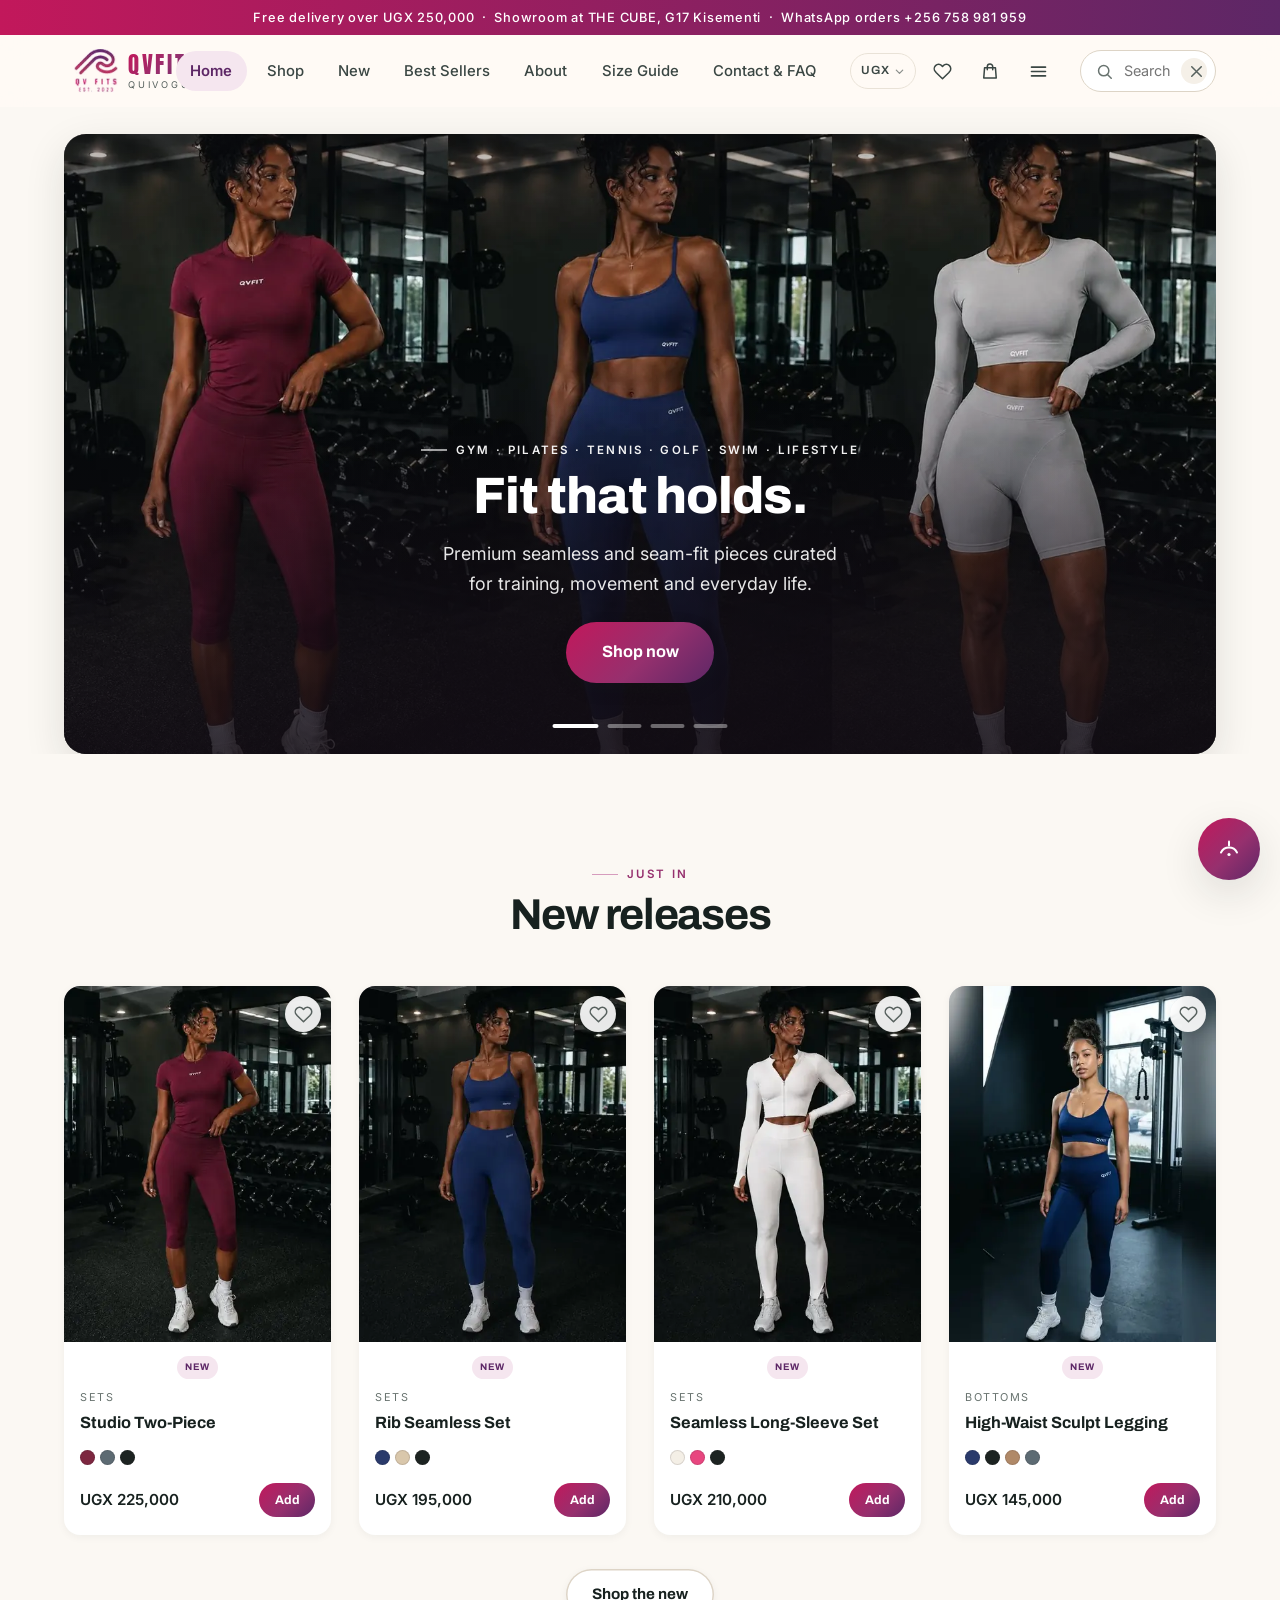
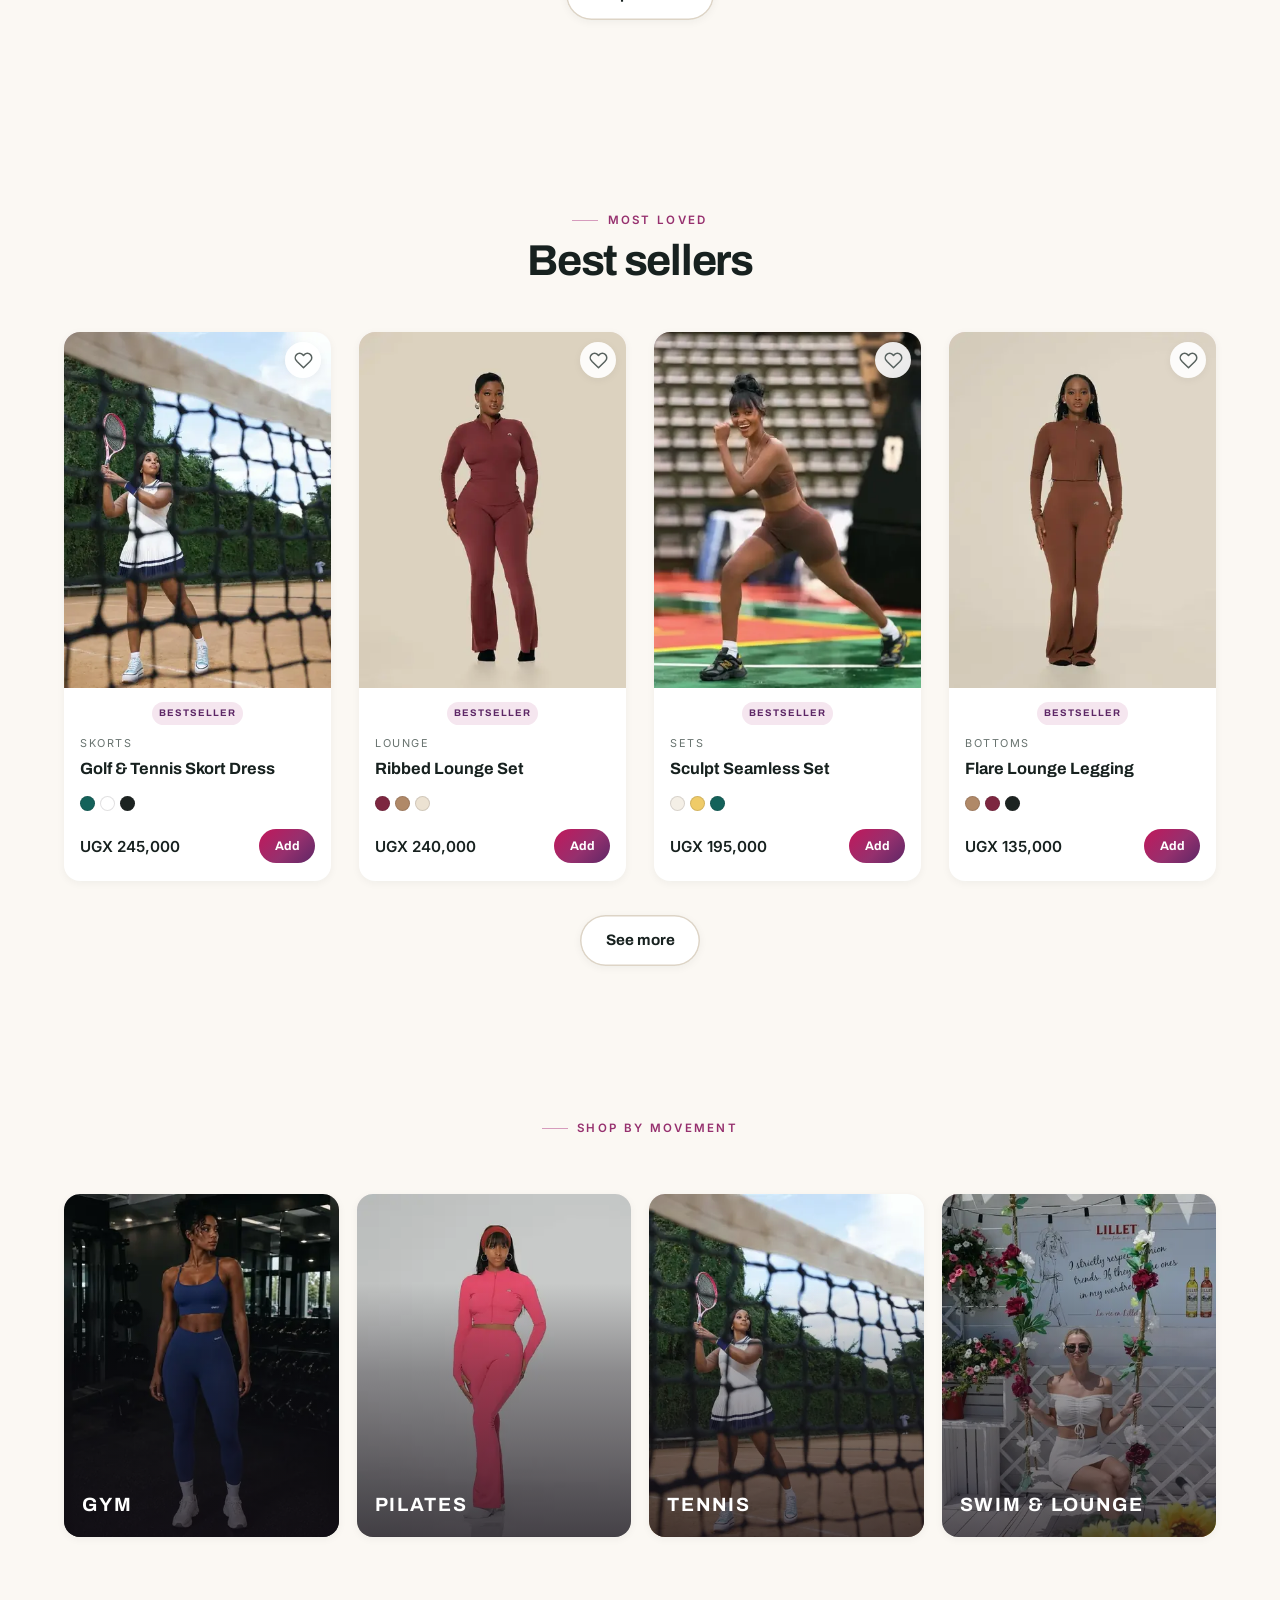
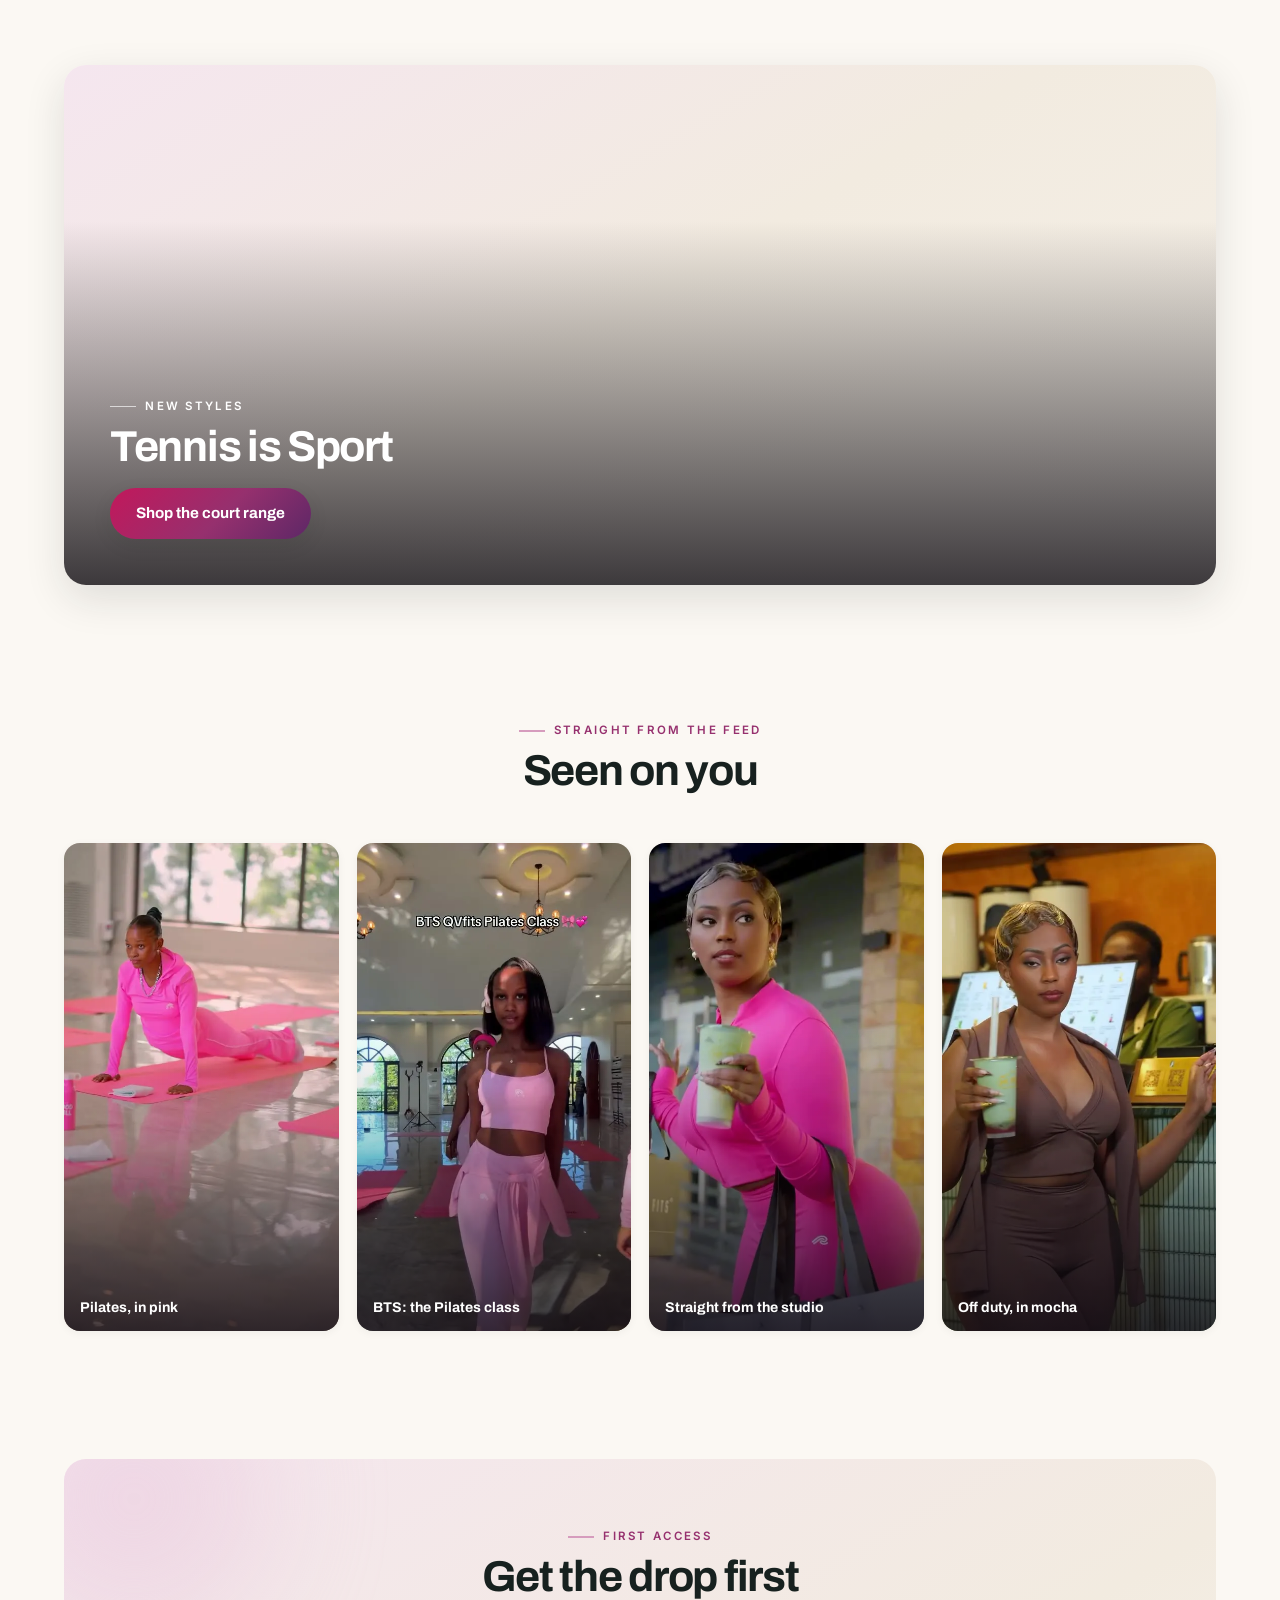
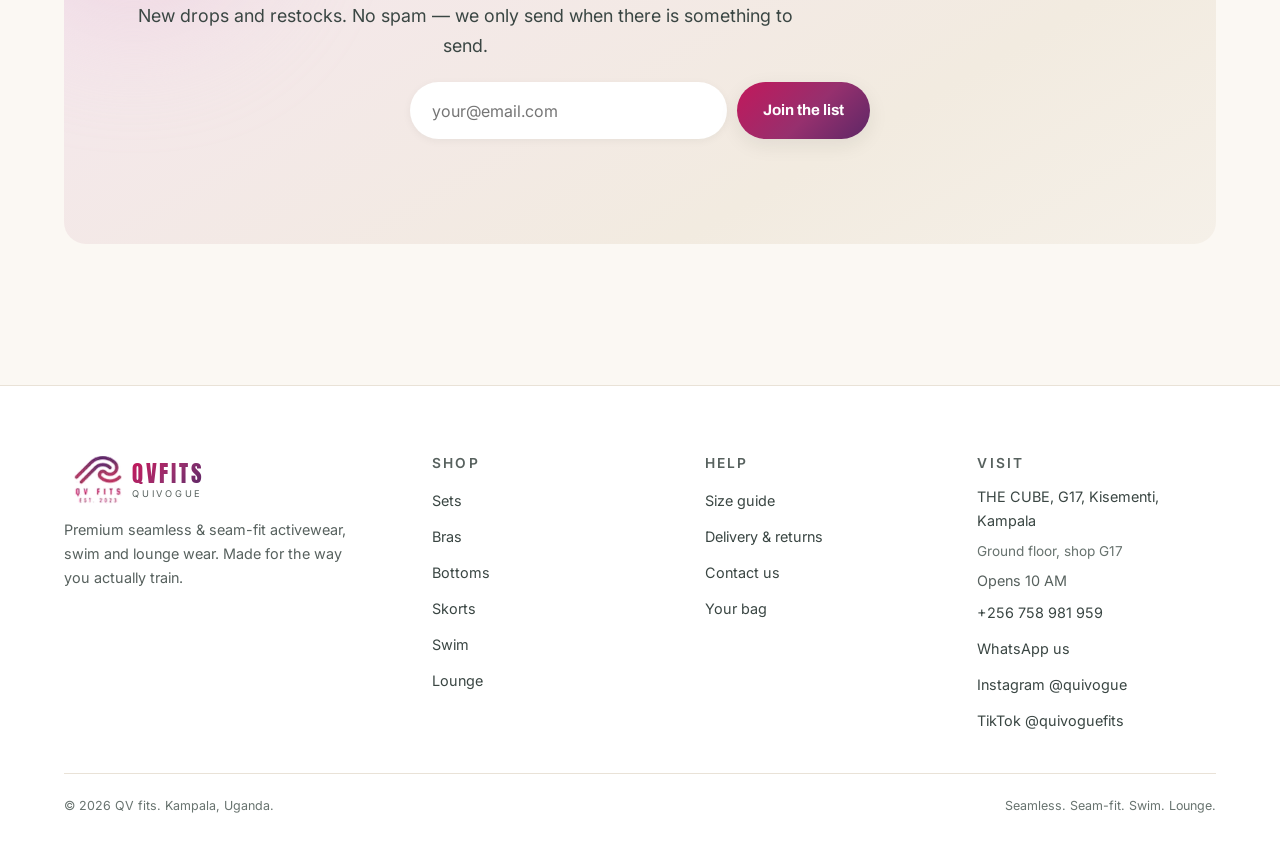
==== commit 210aea5c: "Admin console: she edits prices, products, photos and delivery herself A static site has nowhere to " ====
--- a/index.html
+++ b/index.html
@@ -5,10 +5,33 @@
 <meta name="viewport" content="width=device-width, initial-scale=1">
 <title>QV fits — Seamless activewear, swim &amp; lounge, Kampala</title>
 <meta name="description" content="QV fits — premium seamless and seam-fit activewear, swim and lounge wear. Sets, bras, leggings, skorts and swim, with delivery across Uganda. Showroom at THE CUBE, Kisementi.">
+<link rel="canonical" href="https://qvfits.com/">
+
+<!-- Social preview. The shop's customers arrive from an Instagram bio link and
+     reshare it on WhatsApp, so a bare link with no card costs real traffic.
+     Note: product pages are built from ?id= in the browser, and link scrapers
+     do not run JavaScript — a shared product link shows this same card, not
+     that product's photo. Fixing that properly needs a page per product. -->
+<meta property="og:type" content="website">
+<meta property="og:site_name" content="QV fits">
+<meta property="og:locale" content="en_UG">
+<meta property="og:title" content="QV fits — Seamless activewear, swim &amp; lounge, Kampala">
+<meta property="og:description" content="QV fits — premium seamless and seam-fit activewear, swim and lounge wear. Sets, bras, leggings, skorts and swim, with delivery across Uganda. Showroom at THE CUBE, Kisementi.">
+<meta property="og:url" content="https://qvfits.com/">
+<meta property="og:image" content="https://qvfits.com/share-card.jpg">
+<meta property="og:image:type" content="image/jpeg">
+<meta property="og:image:width" content="1200">
+<meta property="og:image:height" content="630">
+<meta property="og:image:alt" content="Three QV fits looks photographed in a gym — wine, navy and grey seamless sets.">
+<meta name="twitter:card" content="summary_large_image">
+<meta name="twitter:title" content="QV fits — Seamless activewear, swim &amp; lounge, Kampala">
+<meta name="twitter:description" content="QV fits — premium seamless and seam-fit activewear, swim and lounge wear. Sets, bras, leggings, skorts and swim, with delivery across Uganda. Showroom at THE CUBE, Kisementi.">
+<meta name="twitter:image" content="https://qvfits.com/share-card.jpg">
+<meta name="theme-color" content="#fbf8f3">
 <link rel="preconnect" href="https://fonts.googleapis.com">
 <link rel="preconnect" href="https://fonts.gstatic.com" crossorigin>
 <link href="https://fonts.googleapis.com/css2?family=Anton&family=Archivo:wght@500;600;700;800&family=Inter:wght@400;500;600&display=swap" rel="stylesheet">
-<link rel="stylesheet" href="css/style.css?v=20261011114025">
+<link rel="stylesheet" href="css/style.css?v=20261013090753">
 <link rel="icon" href="favicon.ico" sizes="any">
 <link rel="apple-touch-icon" href="apple-touch-icon.png">
 </head>
@@ -19,6 +42,9 @@
      Slides come from HERO_SLIDES in data.js. -->
 <section class="hero">
   <div class="wrap">
+    <!-- The slideshow's own titles rotate, so the page needs one h1 that does
+         not come and go with the slides. Read aloud, never drawn. -->
+    <h1 class="sr-only">QV fits — seamless activewear, swim and lounge, Kampala</h1>
     <div class="slideshow" id="slideshow" aria-roledescription="carousel" aria-label="QV fits campaigns">
       <div class="slideshow__track" id="slides"></div>
       <div class="slideshow__dots" id="slideDots" role="tablist" aria-label="Choose a slide"></div>
@@ -115,9 +141,11 @@
   </div>
 </section>
 
-<script src="js/data.js?v=20261011114025"></script>
-<script src="js/app.js?v=20261011114025"></script>
-<script src="js/assistant.js?v=20261011114025"></script>
+<script src="js/data.js?v=20261013090753"></script>
+<script src="js/admin-config.js?v=20261013090753"></script>
+<script src="js/store.js?v=20261013090753"></script>
+<script src="js/app.js?v=20261013090753"></script>
+<script src="js/assistant.js?v=20261013090753"></script>
 <script>
 function pageInit() {
   initSlideshow();
@@ -198,7 +226,7 @@
       ${s.sticker ? `<span class="slide__sticker">${escapeHtml(s.sticker)}</span>` : ''}
       <div class="slide__body">
         <span class="kicker">${escapeHtml(s.kicker)}</span>
-        <${i === 0 ? 'h1' : 'h2'} class="slide__title">${escapeHtml(s.title)}</${i === 0 ? 'h1' : 'h2'}>
+        <h2 class="slide__title">${escapeHtml(s.title)}</h2>
         <p class="lede">${escapeHtml(s.text)}</p>
         <a class="btn btn--primary btn--lg" href="${s.href}"
            ${i === 0 ? '' : 'tabindex="-1"'}>${escapeHtml(s.cta)}</a>
--- a/css/style.css
+++ b/css/style.css
@@ -216,7 +216,10 @@
 .unit-toggle button,
 table.size td a,
 .asst__close,
-.asst__send { position: relative; }
+.asst__send,
+.swatch-btn,
+.size-btn,
+.opt__head a { position: relative; }
 
 .heart::after,
 .card__add::after,
@@ -232,7 +235,10 @@
 .unit-toggle button::after,
 table.size td a::after,
 .asst__close::after,
-.asst__send::after {
+.asst__send::after,
+.swatch-btn::after,
+.size-btn::after,
+.opt__head a::after {
   content: '';
   position: absolute; top: 50%; left: 50%;
   width: max(100%, 44px); height: max(100%, 44px);
@@ -241,6 +247,10 @@
 /* The dots sit 9px apart. A flat 44px width would overlap the next dot and
    steal its taps, so each area grows to exactly meet its neighbour instead. */
 .slideshow__dot::after { width: calc(100% + 9px); }
+/* "Size guide" sits on the same line as the Size heading with the size
+   buttons right below it, so a centred 44px area would reach into theirs.
+   Grow it upward instead, over the heading, which nothing can tap. */
+.opt__head a::after { top: auto; bottom: 0; transform: translateX(-50%); }
 
 .link-arrow {
   font-family: var(--display); font-weight: 700; color: var(--brand-600);
@@ -328,6 +338,12 @@
   transition: background .2s, color .2s;
 }
 .nav a:hover { background: var(--brand-100); color: var(--brand-600); }
+/* On a touch tablet the inline nav is still shown and its links are only 31px
+   tall. Give them the full 44 where a thumb is doing the pointing; a mouse
+   keeps the tighter bar. */
+@media (hover: none) and (pointer: coarse) {
+  .nav a { min-height: 44px; display: inline-flex; align-items: center; }
+}
 .nav a.is-active { background: var(--brand-100); color: var(--brand-600); font-weight: 600; }
 .nav__close { display: none; }
 
@@ -640,7 +656,7 @@
 /* ---------------------------------------------------------------- footer */
 .ftr { background: var(--white); border-top: 1px solid var(--line); padding-block: clamp(44px, 6vw, 70px) 28px; margin-top: clamp(40px, 6vw, 80px); }
 .ftr__grid { display: grid; gap: 34px; grid-template-columns: 1.4fr repeat(3, 1fr); }
-.ftr h4 { font-size: .86rem; letter-spacing: .16em; text-transform: uppercase; color: var(--ink-3); font-family: var(--body); font-weight: 600; margin-bottom: 14px; }
+.ftr__title { font-size: .86rem; letter-spacing: .16em; text-transform: uppercase; color: var(--ink-3); font-family: var(--body); font-weight: 600; margin-bottom: 14px; }
 .ftr ul { list-style: none; margin: 0; padding: 0; display: grid; gap: 4px; }
 .ftr a { color: var(--ink-2); font-size: .9rem; transition: color .2s; }
 /* These rows were 15px tall. Give each link a real box to be tapped in —
@@ -666,7 +682,7 @@
   box-shadow: var(--sh-1); position: sticky; top: 96px;
 }
 .filters__group + .filters__group { margin-top: 22px; padding-top: 22px; border-top: 1px solid var(--line); }
-.filters h4 { font-family: var(--display); font-size: .95rem; margin-bottom: 12px; }
+.filters__title { font-family: var(--display); font-size: .95rem; margin-bottom: 12px; }
 .chips { display: flex; flex-wrap: wrap; gap: 7px; }
 .chip {
   padding: .42em .85em; border-radius: var(--r-pill);
@@ -728,6 +744,14 @@
   border-radius: var(--r-lg); box-shadow: var(--sh-1);
 }
 
+/* A heading promoted for structure should not change size on screen. These
+   sit at h2 in the outline but are drawn at the h3 scale they always were. */
+.sub-h, .empty h1, .empty h2 {
+  font-size: clamp(1.15rem, 2vw, 1.45rem);
+}
+#shopTitle { font-size: clamp(1.75rem, 3.6vw, 2.7rem); }
+.sub-h { margin-bottom: 14px; }
+
 /* ---------------------------------------------------------------- product page */
 .pdp { display: grid; grid-template-columns: 1.1fr .9fr; gap: clamp(26px, 4vw, 56px); align-items: start; }
 .gallery { display: grid; gap: 12px; }
@@ -743,7 +767,7 @@
 .pdp__price { font-family: var(--display); font-weight: 700; font-size: 1.7rem; margin: 6px 0 14px; }
 .opt { margin-top: 22px; }
 .opt__head { display: flex; align-items: baseline; justify-content: space-between; gap: 10px; margin-bottom: 10px; }
-.opt__head h4 { font-family: var(--display); font-size: .95rem; }
+.opt__head h2 { font-family: var(--display); font-size: .95rem; }
 .opt__head span { font-size: .84rem; color: var(--ink-3); }
 .swatch-row { display: flex; gap: 10px; flex-wrap: wrap; }
 .swatch-btn {
